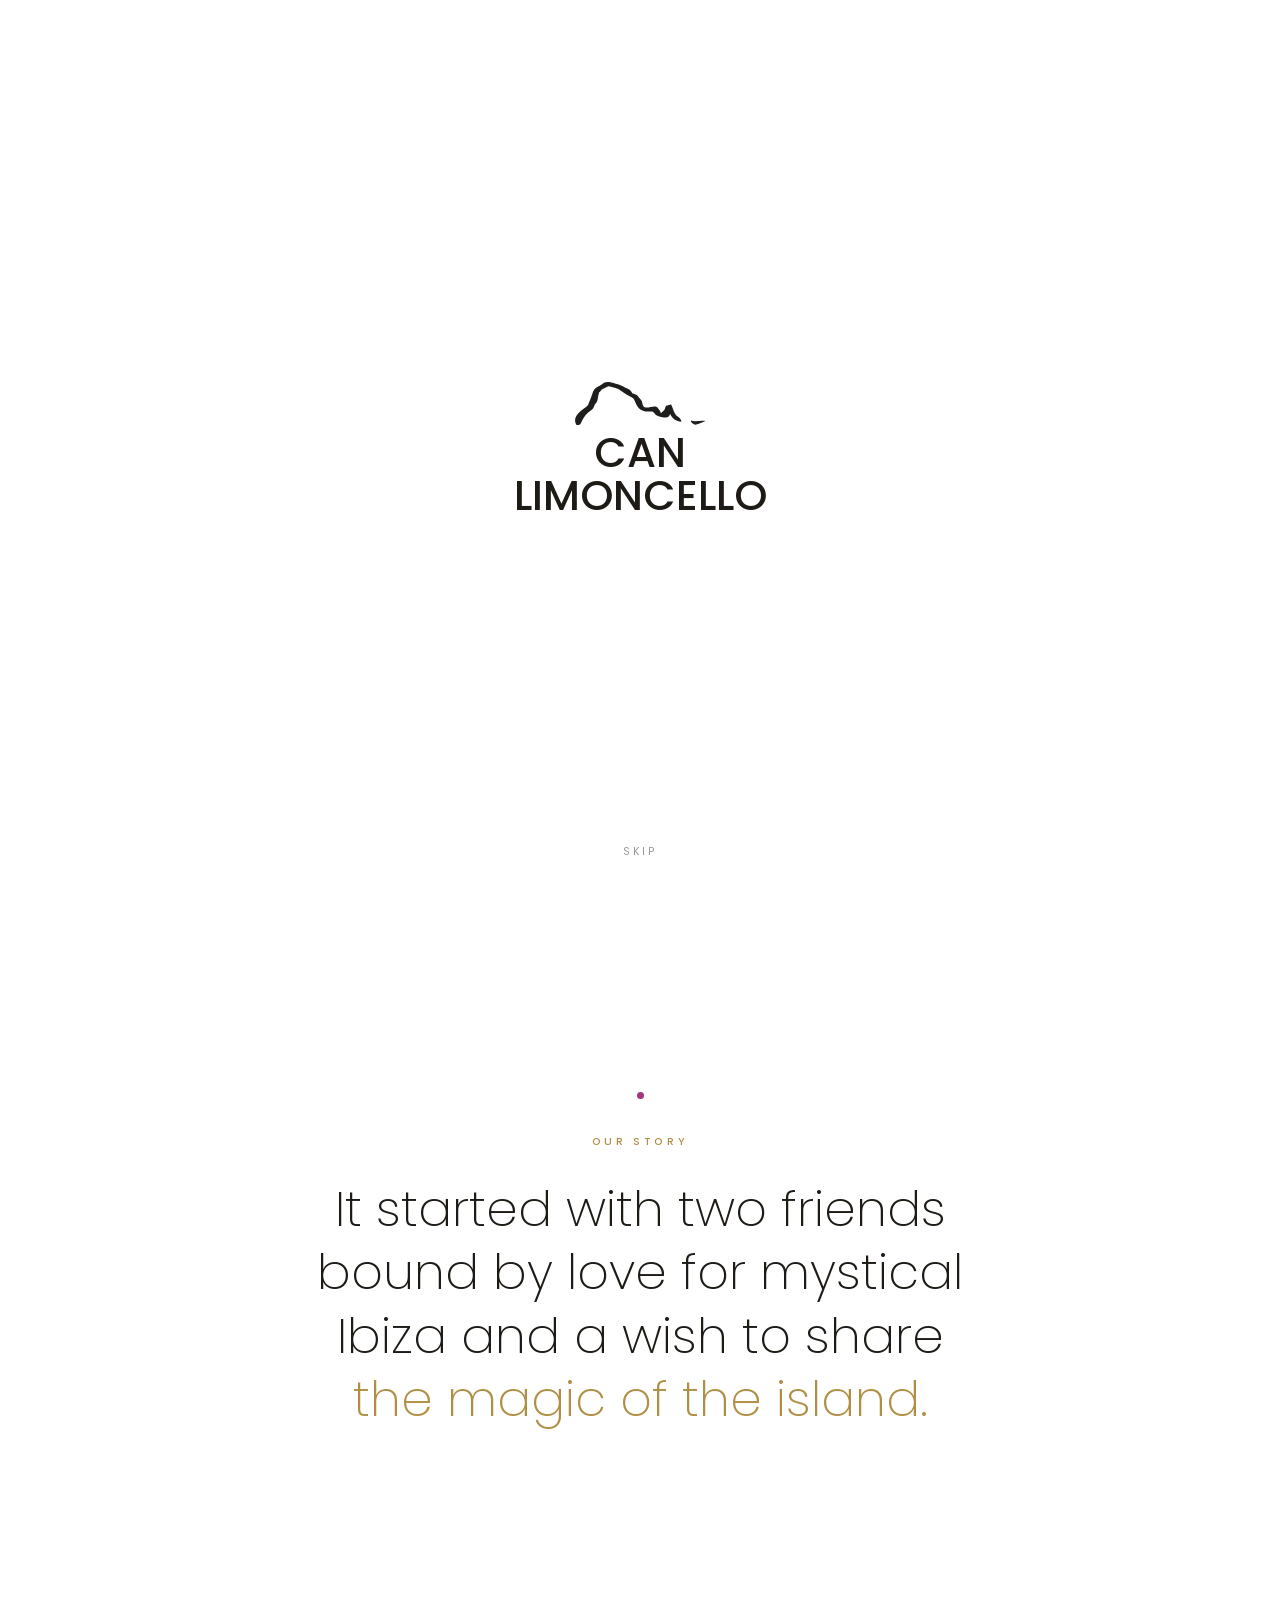
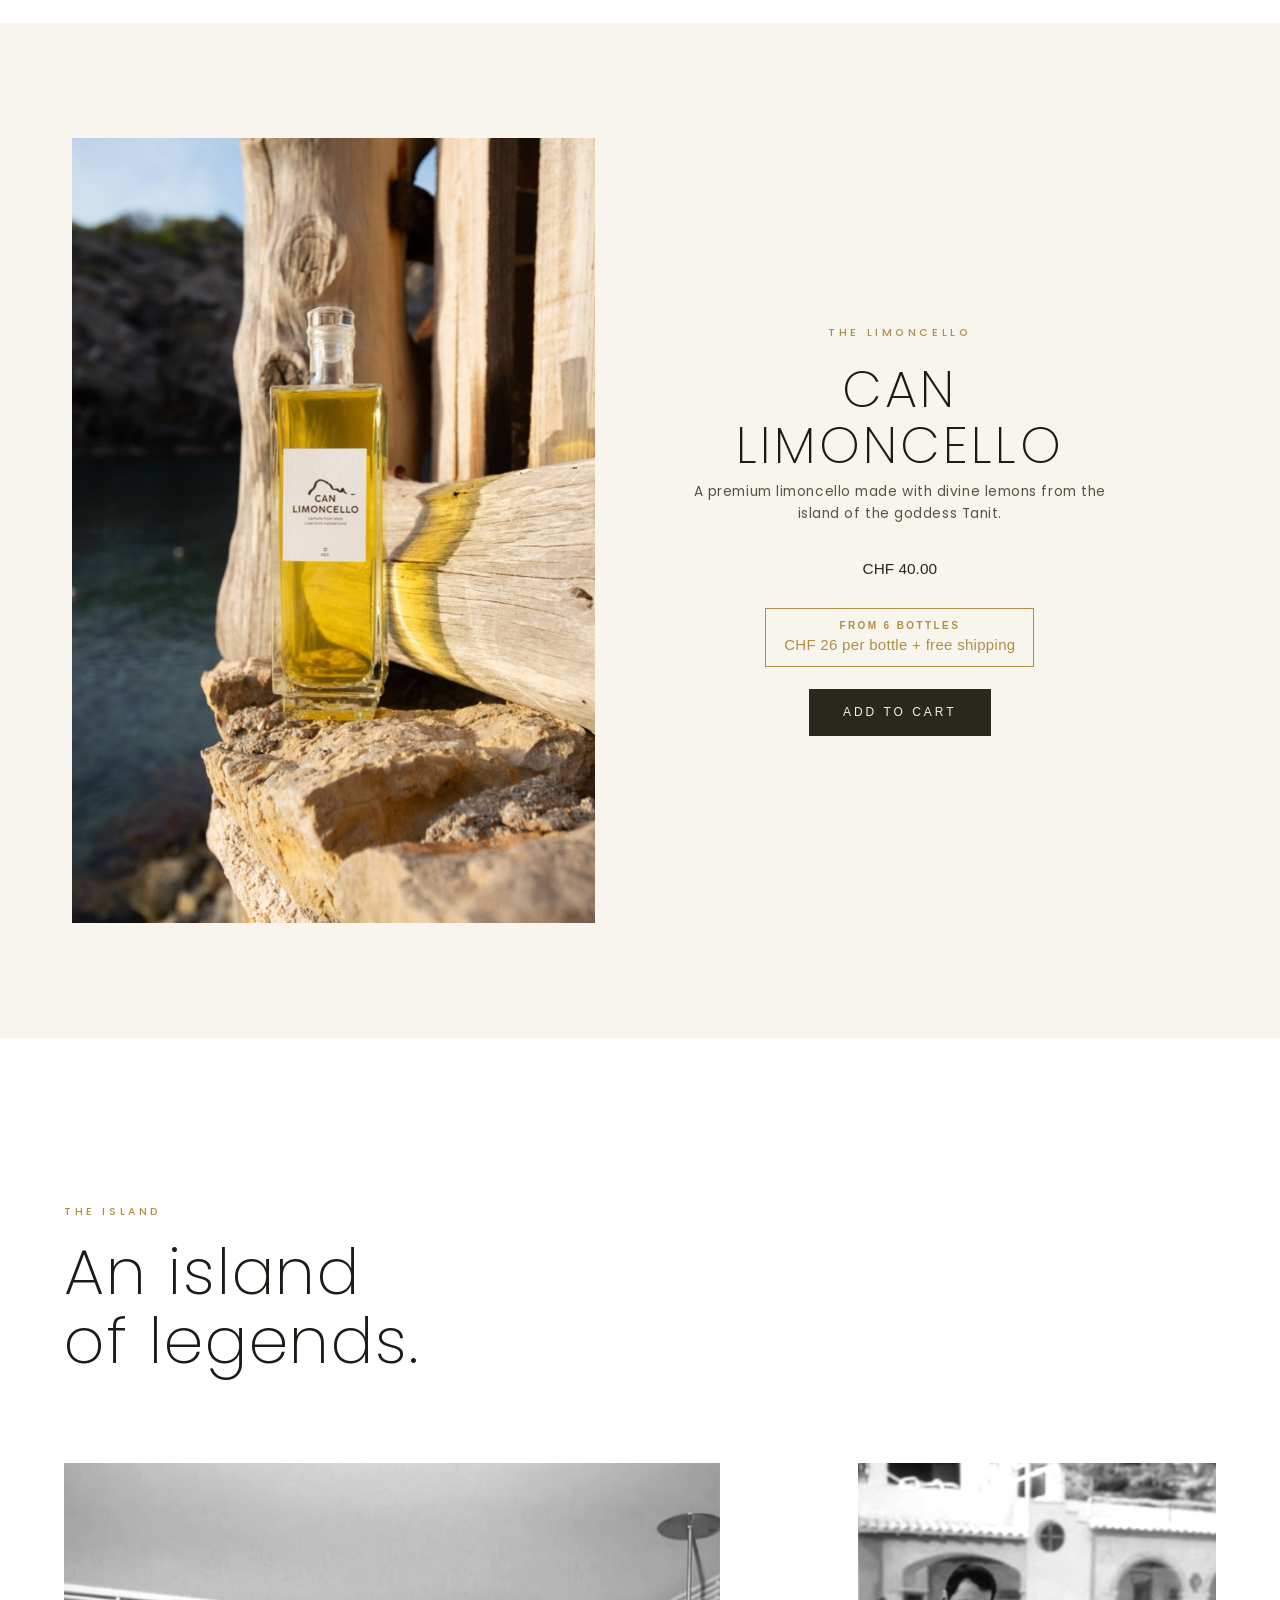
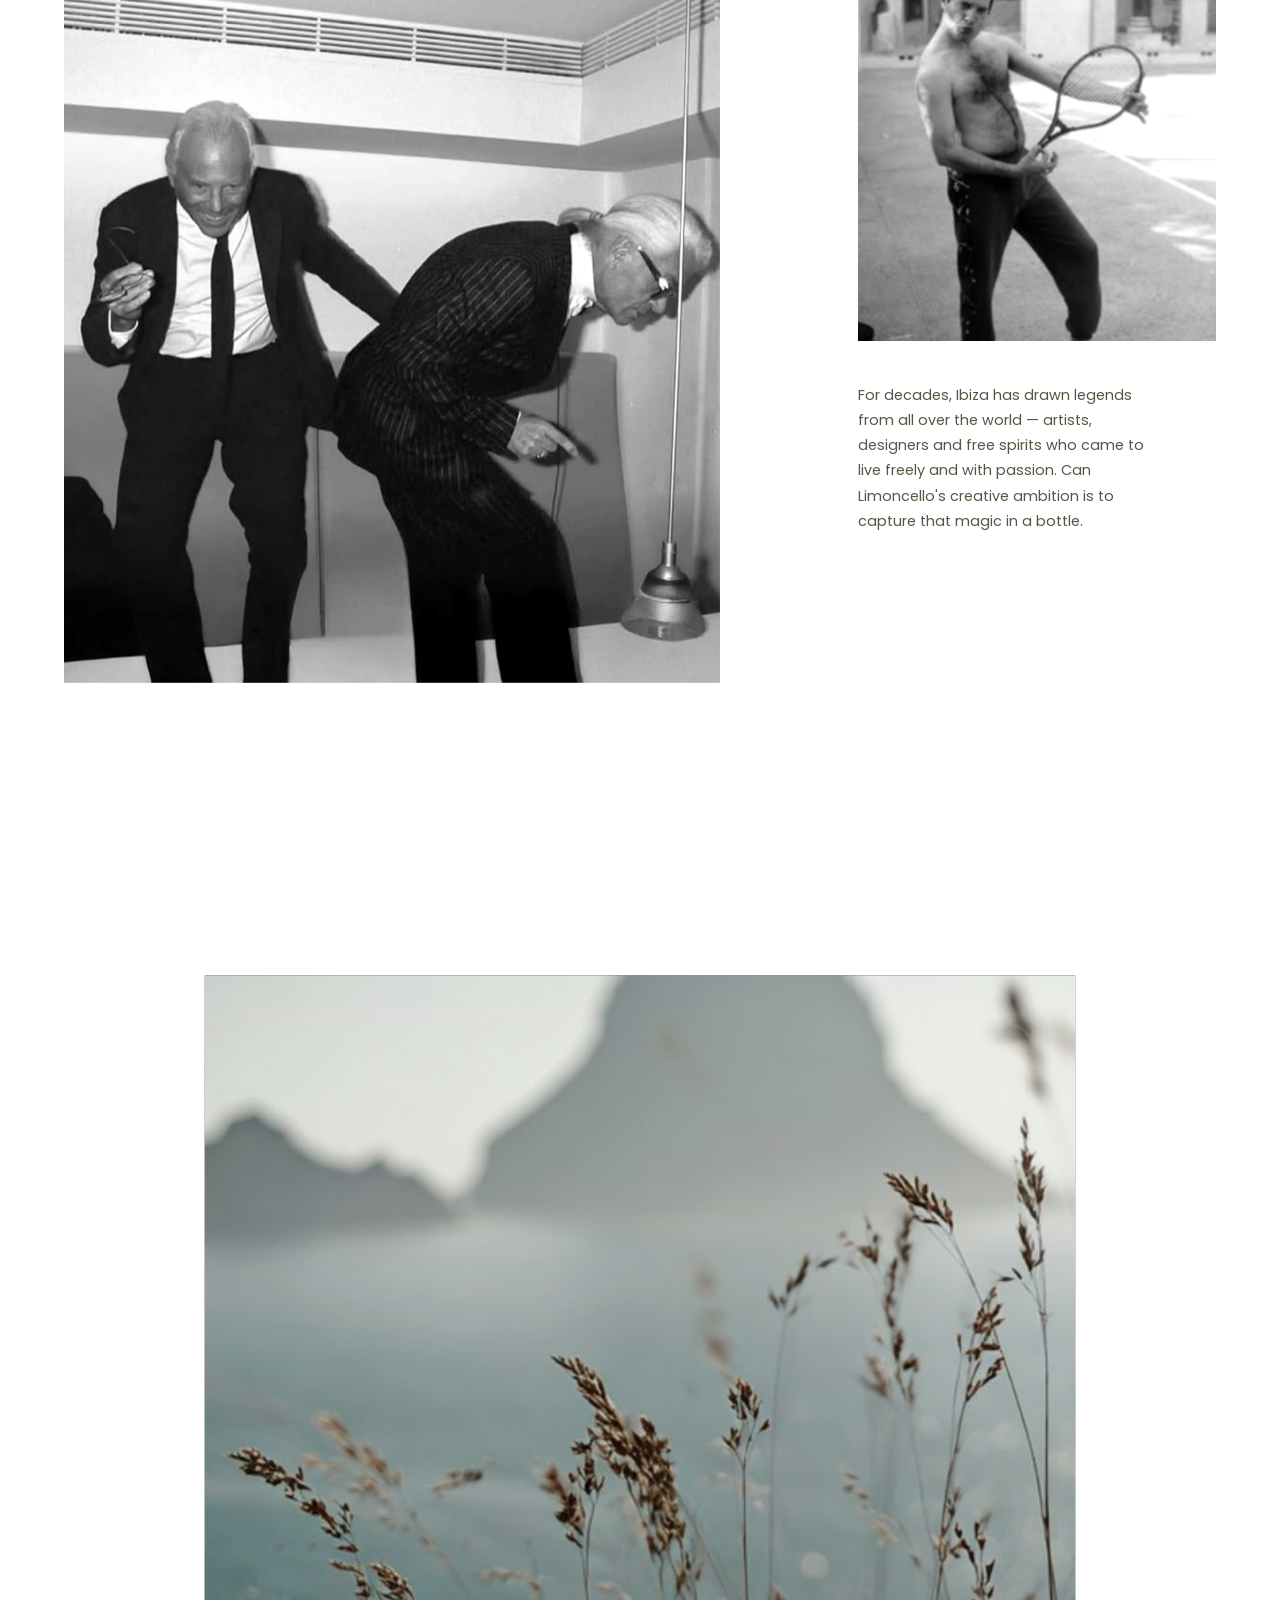
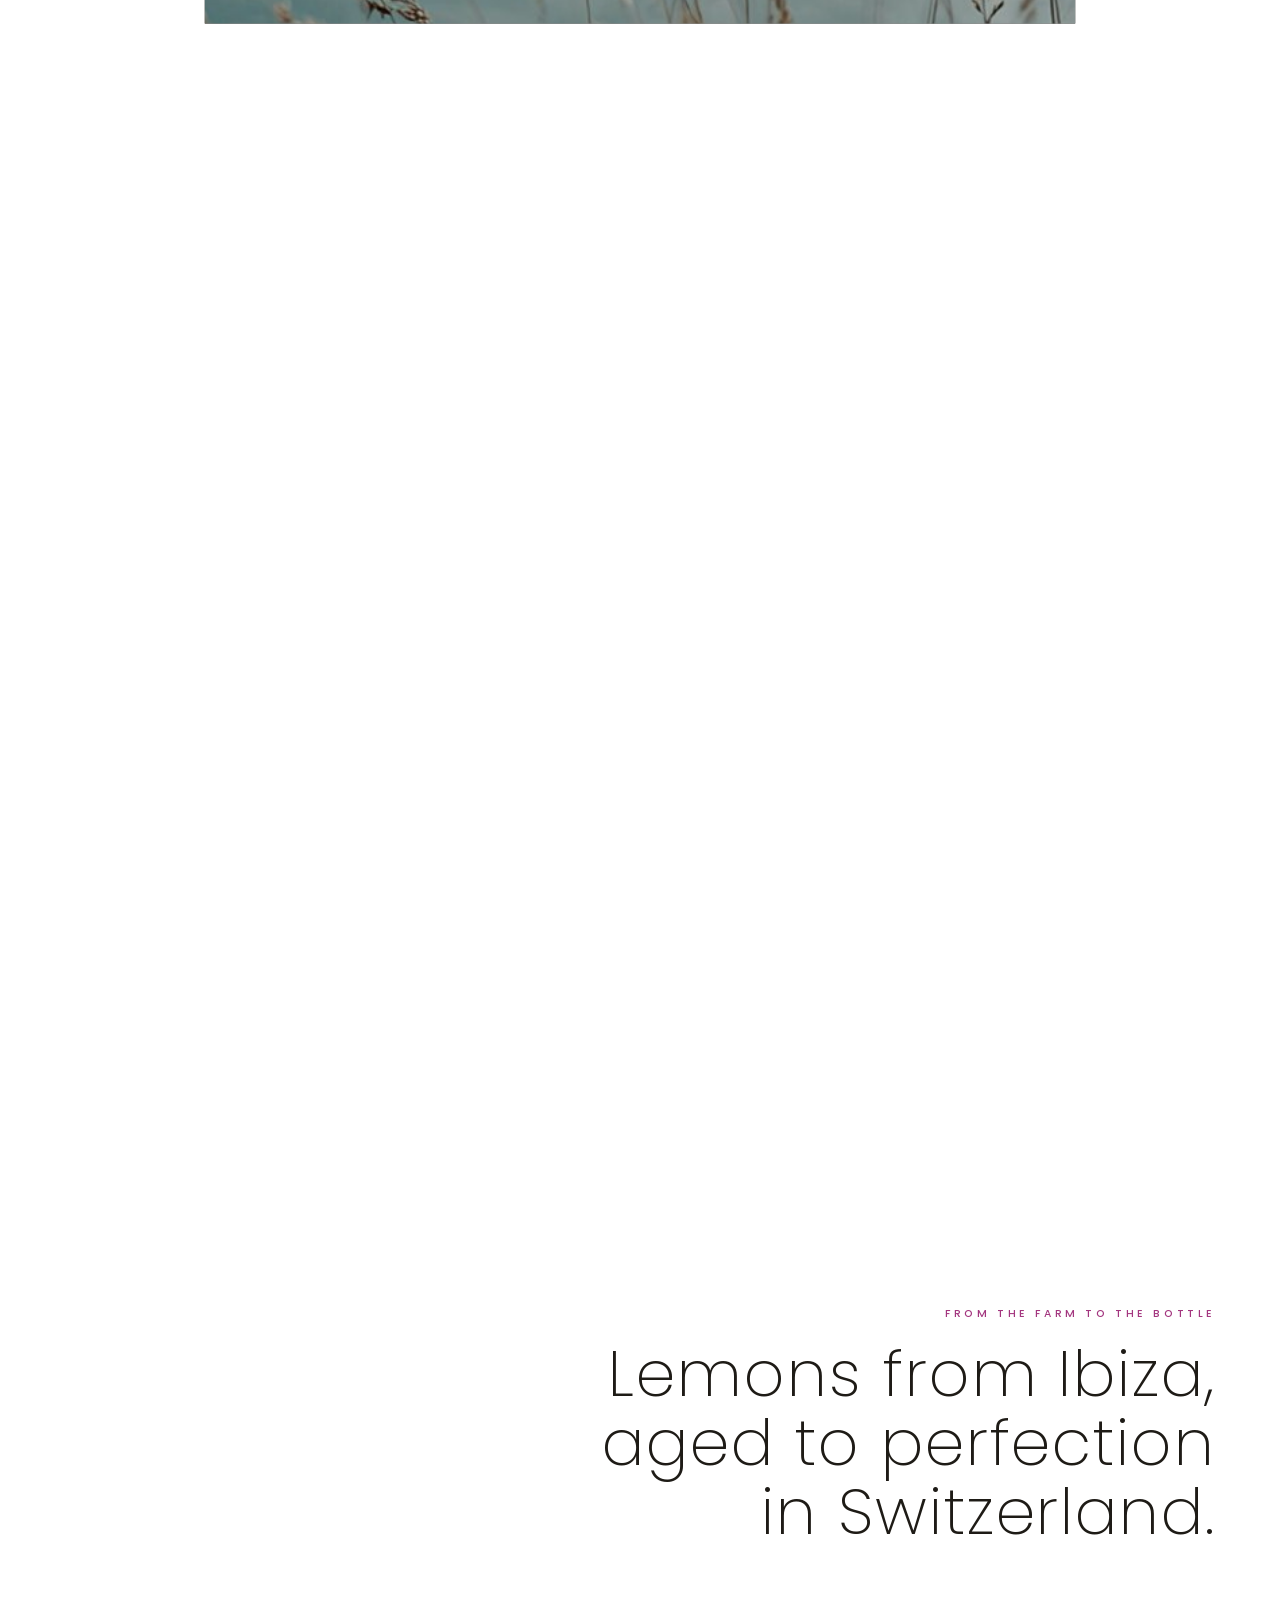
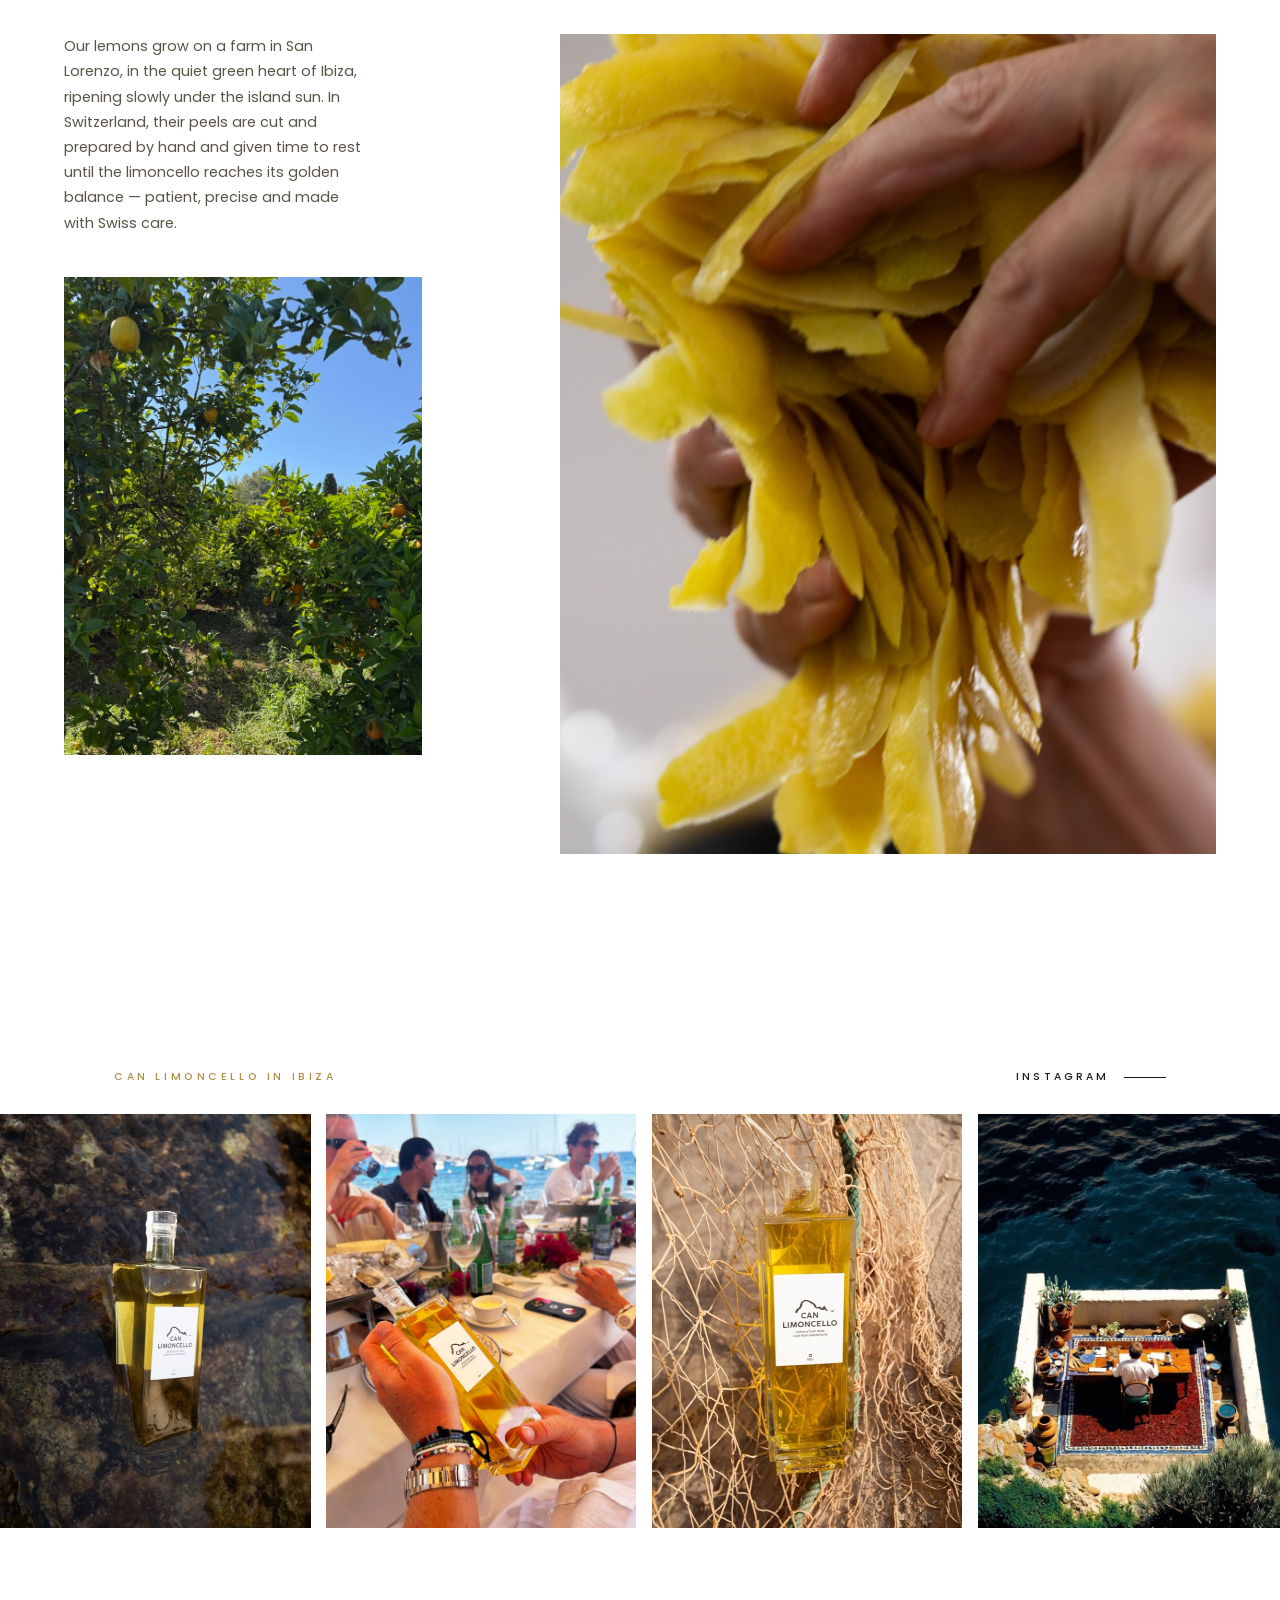
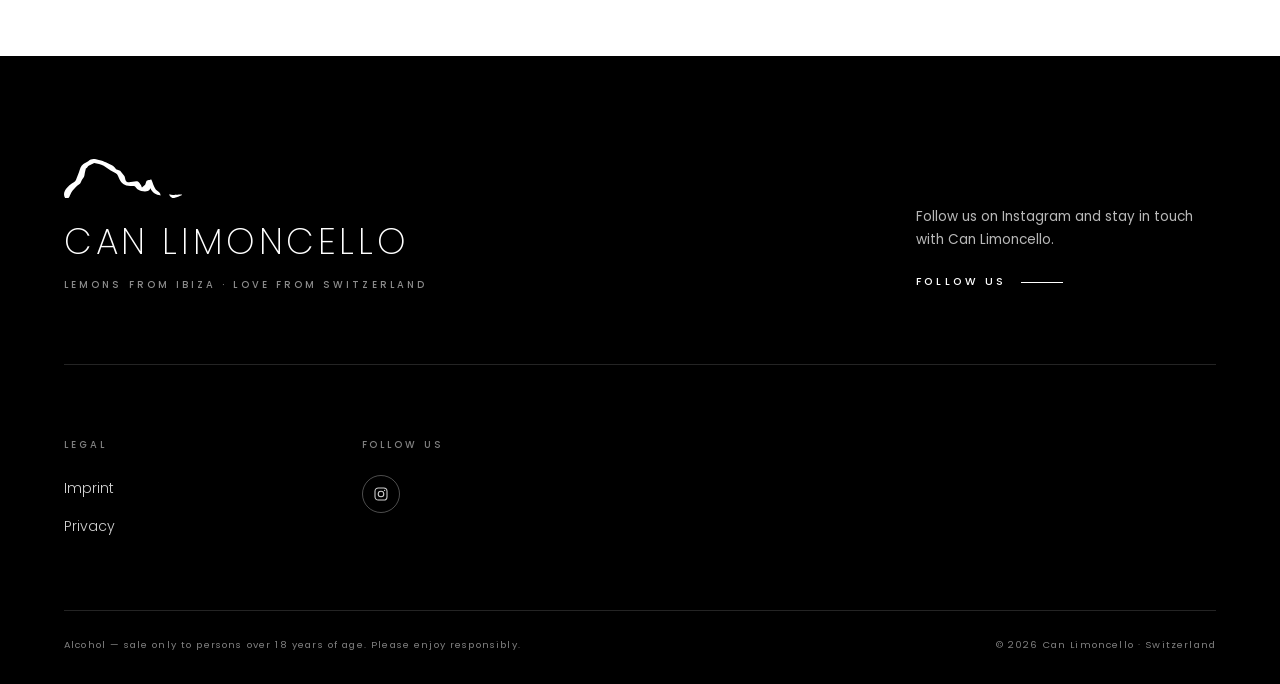
==== index.html @ d98f32bf "Speed up homepage, show buy box instantly, compact mobile buy section - Web-sized image copies in as" ====
<!DOCTYPE html>
<html lang="en">
<head>
<meta charset="UTF-8">
<meta name="viewport" content="width=device-width, initial-scale=1.0">
<title>Can Limoncello — Lemons from Ibiza · Love from Switzerland</title>
<meta name="description" content="Can Limoncello — Lemons from Ibiza, Love from Switzerland.">

<!-- ============================================================
     BFCACHE FIX — Nach "Checkout" navigiert Shopify in derselben
     Registerkarte weg. Kommt man per Zurück-Button auf diese Seite
     zurück, stellen Browser sie oft aus dem bfcache wieder her, ohne
     JS neu auszuführen — der Buy-Button-Client hängt dann an einem
     bereits verbrauchten Warenkorb fest und lässt sich nicht mehr
     zur Kasse bringen. Bei einer bfcache-Wiederherstellung daher
     hart neu laden, damit ein frischer Warenkorb entsteht.
     ============================================================ -->
<script type="text/javascript">
window.addEventListener('pageshow', function (event) {
  if (event.persisted) {
    window.location.reload();
  }
});
</script>

<link rel="icon" href="assets/favicon.svg" type="image/svg+xml">
<link rel="icon" href="assets/favicon-32.png" sizes="32x32" type="image/png">
<link rel="apple-touch-icon" href="assets/apple-touch-icon.png">

<!-- Open Graph / Link-Vorschau (WhatsApp, iMessage, Social) -->
<meta property="og:type" content="website">
<meta property="og:site_name" content="Can Limoncello">
<meta property="og:url" content="https://canlimoncello.com/">
<meta property="og:title" content="Can Limoncello — Lemons from Ibiza · Love from Switzerland">
<meta property="og:description" content="A house between the hills and a hidden cove in western Ibiza.">
<meta property="og:image" content="https://canlimoncello.com/assets/img/bottle.jpg">
<meta property="og:image:width" content="312">
<meta property="og:image:height" content="922">
<meta property="og:image:alt" content="Die Flasche Can Limoncello">
<meta property="og:locale" content="en_US">
<meta name="twitter:card" content="summary_large_image">
<meta name="twitter:title" content="Can Limoncello — Lemons from Ibiza · Love from Switzerland">
<meta name="twitter:description" content="A house between the hills and a hidden cove in western Ibiza.">
<meta name="twitter:image" content="https://canlimoncello.com/assets/img/bottle.jpg">

<link rel="preconnect" href="https://fonts.googleapis.com">
<link rel="preconnect" href="https://fonts.gstatic.com" crossorigin>
<!-- Schrift lädt ohne das Rendern zu blockieren; nur die genutzten Schnitte -->
<link rel="preload" as="style" href="https://fonts.googleapis.com/css2?family=Poppins:wght@200;300;400;500;600&display=swap" onload="this.onload=null;this.rel='stylesheet'">
<noscript><link rel="stylesheet" href="https://fonts.googleapis.com/css2?family=Poppins:wght@200;300;400;500;600&display=swap"></noscript>
<!-- Shopify Buy Button so früh wie möglich laden (Init weiter unten wartet darauf) -->
<link rel="preconnect" href="https://sdks.shopifycdn.com">
<link rel="preconnect" href="https://xy311a-ax.myshopify.com">
<script async id="shopifySdk" src="https://sdks.shopifycdn.com/buy-button/latest/buy-button-storefront.min.js"></script>
<link rel="stylesheet" href="assets/css/style.css">

<style>
  /* ============================================================
     STARTSEITE — "Dom Pérignon als Limoncello": ruhige Vollbild-
     Videos, viel Weiss, feine Versal-Typo, Schwarzweiss-Editorial
     und scroll-gesteuerte Effekte (siehe Script "SCROLL-EFFEKTE").
     Palette: Weiss · Kalkstein · Gold · Zitrone · Bougainvillea.
     ============================================================ */
  :root{
    --serif:'Poppins',-apple-system,sans-serif;
    --sans:'Poppins',-apple-system,sans-serif;
    --ink:#1E1B16;
    --ink-soft:#5A5446;
    --gold:#B08F45;
    --lemon:#E9C946;
    --lemon-wash:#FBF5DC;
    --limestone:#F8F5EE;
    --bougainvillea:#A3367F;
    --line:rgba(30,27,22,.12);
    --on-dark:#FFFFFF;
    --ease:cubic-bezier(.2,.65,.2,1);
  }
  html.intro-lock, html.intro-lock body{overflow:hidden;height:100%}
  body{background:#FFFFFF}
  section{padding:0}

  .label{font-family:var(--sans);font-size:.66rem;font-weight:500;letter-spacing:.34em;text-transform:uppercase}
  .label-gold{color:var(--gold)}
  .label-bloom{color:var(--bougainvillea)}

  /* Text-Link mit Linie — statt lauter Buttons */
  .line-link{display:inline-flex;align-items:center;gap:.9rem;font-family:var(--sans);font-size:.66rem;font-weight:500;letter-spacing:.3em;text-transform:uppercase;color:inherit}
  .line-link::after{content:"";width:42px;height:1px;background:currentColor;transition:width .5s var(--ease)}
  .line-link:hover::after{width:72px}

  /* ---------- INTRO ---------- */
  #intro{position:fixed;inset:0;z-index:9999;background:#FFFFFF;display:flex;align-items:center;justify-content:center;text-align:center;transition:opacity 1s ease}
  #intro.hide{opacity:0;pointer-events:none}
  #intro > p{position:absolute;left:1.5rem;right:1.5rem;font-family:var(--serif);font-weight:300;font-size:clamp(1.5rem,4vw,2.5rem);color:var(--ink);letter-spacing:.02em;opacity:0;transition:opacity .6s ease}
  #intro > p.show{opacity:1}
  #intro .intro-mark{position:absolute;display:flex;flex-direction:column;align-items:center;gap:.35rem;opacity:0;transition:opacity .6s ease}
  #intro .intro-mark.show{opacity:1}
  .intro-mark-logo{width:min(26vw,130px);height:auto}
  .intro-mark-name{margin:0;font-family:var(--serif);font-weight:500;font-size:clamp(1.6rem,4.6vw,2.6rem);line-height:1.05;letter-spacing:0;text-transform:uppercase;color:var(--ink)}
  .intro-skip{position:absolute;left:50%;bottom:2rem;transform:translateX(-50%);background:none;border:0;font-family:var(--sans);font-size:.66rem;letter-spacing:.26em;text-transform:uppercase;color:var(--ink);opacity:.45;cursor:pointer;padding:.5rem .7rem;transition:opacity .3s}
  .intro-skip:hover{opacity:.9}

  /* ---------- NAV ---------- */
  .site-nav{position:fixed;top:0;left:0;right:0;z-index:100;display:grid;grid-template-columns:1fr auto 1fr;align-items:center;padding:1.3rem clamp(1rem,4vw,3rem);color:var(--on-dark);transition:background .5s ease,color .5s ease,padding .5s ease,box-shadow .5s ease}
  .site-nav.scrolled{background:rgba(255,255,255,.94);backdrop-filter:blur(14px);-webkit-backdrop-filter:blur(14px);color:var(--ink);padding:.85rem clamp(1rem,4vw,3rem);box-shadow:0 1px 0 var(--line)}
  .site-nav .nav-links{position:static;display:flex;justify-content:flex-start;gap:2.2rem;padding:0;color:inherit;transition:none} /* style.css stylt jedes <nav> fixed */
  .site-nav .nav-links a,.site-nav .nav-shop{font-family:var(--sans);font-size:.64rem;font-weight:500;letter-spacing:.3em;text-transform:uppercase;opacity:.9;transition:opacity .3s}
  .site-nav .nav-links a:hover,.site-nav .nav-shop:hover{opacity:1}
  .site-nav .nav-logo img{width:78px;height:auto;display:block;filter:brightness(0) invert(1);transition:filter .5s ease}
  .site-nav.scrolled .nav-logo img{filter:none}
  .site-nav .nav-shop{justify-self:end;display:inline-flex;align-items:center;gap:.6rem}
  .site-nav .nav-shop::before{content:"";width:6px;height:6px;border-radius:50%;background:var(--lemon)}
  @media(max-width:640px){.site-nav .nav-links{visibility:hidden}.site-nav .nav-logo img{width:64px}}

  /* ---------- HERO — Triptychon aus Hochformat-Videos ----------
     --hero (0→1) wird beim Herausscrollen per JS gesetzt:
     Videos zoomen leicht, Text steigt auf und blendet aus. */
  .hero{--hero:0;position:relative;height:100svh;min-height:560px;overflow:hidden;background:var(--ink);color:var(--on-dark)}
  .hero-media{position:absolute;inset:0;display:grid;grid-template-columns:1fr;transform:scale(calc(1 + var(--hero) * .12)) translateY(calc(var(--hero) * 8%));transform-origin:50% 0;will-change:transform}
  .hero-media video{position:static;width:100%;height:100%;object-fit:cover;display:block}
  .hero-media .tile-2,.hero-media .tile-3{display:none}
  @media(min-width:900px){
    .hero-media{grid-template-columns:repeat(3,1fr);gap:2px;background:#000}
    .hero-media .tile-2,.hero-media .tile-3{display:block}
  }
  .hero::after{content:"";position:absolute;inset:0;background:linear-gradient(180deg,rgba(15,13,10,.38) 0%,rgba(15,13,10,0) 22%,rgba(15,13,10,0) 55%,rgba(15,13,10,.55) 100%);pointer-events:none}
  .hero-copy{position:absolute;left:0;right:0;bottom:clamp(3.2rem,9vh,6rem);z-index:2;text-align:center;padding:0 1.5rem;transform:translateY(calc(var(--hero) * -90px));opacity:calc(1 - var(--hero) * 1.6)}
  .hero-copy .label{opacity:.9}
  .hero-title{margin:1.1rem 0 1.8rem;font-family:var(--serif);font-weight:200;font-size:clamp(1.7rem,7.4vw,6.4rem);line-height:1;letter-spacing:.14em;text-transform:uppercase;padding-left:.14em}
  @media(max-width:640px){.hero-title{font-size:8.4vw;letter-spacing:.08em;padding-left:.08em}.hero-copy .label{font-size:.56rem;letter-spacing:.22em}}
  .hero-copy .line-link{color:var(--on-dark)}

  /* ---------- MANIFEST — Wörter leuchten beim Scrollen auf ---------- */
  .manifest{padding:clamp(7rem,16vw,12rem) 1.5rem;text-align:center;background:#FFFFFF}
  .manifest .bloom-dot{display:block;width:7px;height:7px;border-radius:50%;background:var(--bougainvillea);margin:0 auto 2.2rem}
  .manifest h2{max-width:22ch;margin:1.6rem auto 0;font-family:var(--serif);font-weight:200;font-size:clamp(1.7rem,3.9vw,3.1rem);line-height:1.28;color:var(--ink)}
  .manifest h2 em{font-style:normal;color:var(--gold)}
  .manifest h2 .w{opacity:.14;transition:opacity .5s ease}
  .manifest h2 .w.lit{opacity:1}

  /* ---------- BILD-EFFEKTE ----------
     .mask:     Bild wird beim Erscheinen von unten "aufgedeckt".
     [data-parallax]: Bild bewegt sich langsamer als die Seite. */
  .mask{overflow:hidden;clip-path:inset(22% 0 0 0);transition:clip-path 1.6s var(--ease)}
  .mask.in{clip-path:inset(0 0 0 0)}
  .mask img{transform:translateY(var(--py,0)) scale(1.16);will-change:transform}
  .mask img.keep-right{transform-origin:100% 50%} /* Zoom wächst nach links — rechter Bildrand (Karls Kopf) bleibt sichtbar */

  /* ---------- PRODUKT ---------- */
  .product{background:var(--limestone);padding:clamp(4rem,9vw,7.5rem) clamp(1.2rem,6vw,4.5rem)}
  .product-grid{max-width:1180px;margin:0 auto;display:grid;grid-template-columns:1fr 1fr;gap:clamp(2.5rem,7vw,6.5rem);align-items:center}
  .product-media{position:relative;aspect-ratio:2/3;max-height:88vh;width:100%;max-width:540px;justify-self:end;background:var(--lemon-wash)}
  .product-media img{width:100%;height:100%;object-fit:cover;display:block}
  .product-info{max-width:430px;text-align:center}
  .product-info h2{margin:1.3rem 0 .5rem;font-family:var(--serif);font-weight:200;font-size:clamp(2rem,4vw,3.2rem);line-height:1.08;letter-spacing:.06em;text-transform:uppercase;color:var(--ink)}
  .product-info .tagline{font-size:.86rem;color:var(--ink-soft);letter-spacing:.04em}
  .landing-buy{position:relative;margin-top:2.2rem}
  /* Platzhalter — Masse 1:1 wie im Shopify-Iframe (dort rendert die Systemschrift) */
  .buy-fallback{font-family:sans-serif;text-align:center;font-size:14px;line-height:16.8px;color:#4C4C4C}
  .bf-price{font-size:15.4px;line-height:18.48px;color:#2A271F;margin:0 0 15px}
  .bf-tier{display:inline-block;color:#B08F45;border:1px solid #B08F45;padding:10px 18px 11px;margin:14px 0 2px;line-height:1.35}
  .bf-tier-label{display:block;font-size:10px;font-weight:600;letter-spacing:.24em;text-transform:uppercase;margin-bottom:3px}
  .bf-tier-offer{display:block;font-size:15px;font-weight:500;letter-spacing:.02em}
  .bf-btn-line{margin:20px 0 0}
  .bf-btn{font-family:sans-serif;font-size:12px;line-height:14.4px;font-weight:400;letter-spacing:3px;text-transform:uppercase;color:#F4EFE3;background:#2A271F;border:0;border-radius:0;padding:16px 34px;cursor:pointer;transition:background .3s,color .3s}
  .bf-btn:hover{background:#B08F45;color:#2A271F}
  .buy-live{position:absolute;top:0;left:0;right:0;opacity:0;pointer-events:none}
  #buyBox.ready .buy-live{position:static;opacity:1;pointer-events:auto}
  #buyBox.ready .buy-fallback{display:none}
  @media(max-width:640px){
    .product{padding:2.6rem 1.2rem 2.8rem}
    .product-grid{gap:1.4rem}
    .product .product-media{aspect-ratio:auto;width:100%;max-width:none;height:38svh;min-height:260px;max-height:none}
    .product-media img{object-position:50% 45%}
    .product-info h2{font-size:1.75rem;margin:.7rem 0 .4rem}
    .product-info h2 br{display:none}
    .product-info .tagline{font-size:.8rem}
    .landing-buy{margin-top:1.3rem}
  }
  @media(max-width:820px){
    .product-grid{grid-template-columns:1fr}
    .product-media{justify-self:center;max-height:80vh;max-width:440px}
    .product-info{margin:0 auto}
  }

  /* ---------- DIE INSEL — Schwarzweiss-Editorial, 2 Bilder pro Kapitel ---------- */
  .chapter{padding:clamp(6rem,13vw,11rem) clamp(1.2rem,5vw,4rem);background:#FFFFFF}
  .chapter-head{max-width:1240px;margin:0 auto clamp(3rem,7vw,5.5rem)}
  .chapter-head h2{font-family:var(--serif);font-weight:200;font-size:clamp(2rem,5vw,4.2rem);line-height:1.08;letter-spacing:.03em;margin-top:1rem;color:var(--ink)}
  .chapter-grid{max-width:1240px;margin:0 auto;display:grid;grid-template-columns:repeat(12,1fr);column-gap:clamp(1rem,3vw,2.6rem);align-items:start}
  .chapter figure{margin:0}
  .chapter .frame{position:relative}
  .chapter .frame img{width:100%;height:100%;object-fit:cover;display:block;filter:grayscale(1) contrast(1.06) brightness(1.02);transition:filter 1.2s var(--ease)}
  .chapter figure:hover .frame img{filter:grayscale(0) contrast(1) brightness(1)}
  .chapter-color .frame img,.chapter-color figure:hover .frame img{filter:none}
  .chapter-text{font-size:.9rem;line-height:1.75;color:var(--ink-soft);max-width:34ch}
  /* Kapitel I: gross links, klein rechts versetzt */
  .c1-big{grid-column:1 / span 7}
  .c1-big .frame{aspect-ratio:4/5}
  .c1-side{grid-column:9 / span 4;margin-top:clamp(6rem,22vw,20rem)}
  .c1-side .frame{aspect-ratio:3/4}
  .c1-side .chapter-text{margin-top:2.6rem}
  /* Kapitel II: gespiegelt */
  .c2-side{grid-column:1 / span 4;margin-top:clamp(4rem,14vw,13rem)}
  .c2-side .frame{aspect-ratio:3/4}
  .c2-side .chapter-text{margin-bottom:2.6rem}
  .c2-big{grid-column:6 / span 7}
  .c2-big .frame{aspect-ratio:4/5}
  .chapter-2 .chapter-head{text-align:right}
  @media(max-width:820px){
    .chapter-grid{grid-template-columns:1fr;row-gap:3.5rem}
    .c1-big,.c1-side,.c2-side,.c2-big{grid-column:auto;margin-top:0}
    .c1-side,.c2-side{width:78%;justify-self:end}
    .c2-side{justify-self:start}
    .chapter-2 .chapter-head{text-align:left}
  }

  /* ---------- ES VEDRÀ — Band wächst auf Vollbild, bleibt stehen,
     Zitat erscheint (Sticky-Scroll). --grow und --band per JS. ---------- */
  .band{--grow:0;--band:0;position:relative;height:210vh;background:#FFFFFF}
  .band-sticky{position:sticky;top:0;height:100vh;height:100svh;overflow:hidden}
  .band-frame{position:absolute;inset:0;overflow:hidden;background:var(--ink);clip-path:inset(calc((1 - var(--grow)) * 14%) calc((1 - var(--grow)) * 16%));will-change:clip-path}
  .band video{position:absolute;inset:0;width:100%;height:100%;object-fit:cover;transform:scale(calc(1.18 - var(--grow) * .1 - var(--band) * .08))}
  .band .v-portrait{display:block}.band .v-landscape{display:none}
  @media(min-aspect-ratio:1/1){.band .v-portrait{display:none}.band .v-landscape{display:block}}
  .band-frame::after{content:"";position:absolute;inset:0;background:rgba(15,13,10,calc(.08 + var(--band) * .3))}
  .band blockquote{position:absolute;inset:0;z-index:2;display:flex;flex-direction:column;align-items:center;justify-content:center;text-align:center;padding:0 1.5rem;color:var(--on-dark);font-family:var(--serif);font-weight:200;font-size:clamp(1.6rem,3.8vw,3rem);line-height:1.3;opacity:clamp(0, calc((var(--band) - .12) * 3.5), 1);transform:translateY(calc((1 - var(--band)) * 60px))}
  .band blockquote p{max-width:24ch}
  .band blockquote .label{display:block;margin-bottom:1.6rem;font-size:.62rem;opacity:.9}

  /* ---------- GALERIE — langsam laufendes Band ---------- */
  .gallery{padding:clamp(2rem,4vw,3rem) 0 clamp(5rem,10vw,8rem);background:#FFFFFF;overflow:hidden}
  .gallery-head{display:flex;justify-content:space-between;align-items:baseline;gap:1rem;max-width:1180px;margin:0 auto 1.8rem;padding:0 clamp(1.2rem,5vw,4rem)}
  .gallery-head .line-link{color:var(--ink)}
  .gallery-track{display:flex;gap:clamp(.6rem,1.2vw,1rem);width:max-content;animation:gallery-scroll 90s linear infinite}
  .gallery:hover .gallery-track{animation-play-state:paused}
  .gallery-track figure{flex:0 0 auto;height:clamp(300px,46vh,520px);aspect-ratio:3/4;overflow:hidden}
  .gallery-track img{width:100%;height:100%;object-fit:cover;display:block}
  @keyframes gallery-scroll{from{transform:translateX(0)}to{transform:translateX(-50%)}}
  /* Reduce Motion (z. B. iPhone-Einstellung): Galerie läuft trotzdem, aber Bild für Bild —
     3.5s stehen, 1s gleiten. Keyframes gelten für 12 Bilder; bei Änderung der
     Bilderzahl neu berechnen (Schritt = 50% / Anzahl). */
  @keyframes gallery-scroll-reduced{0.0000%{transform:translateX(-0.0000%)} 6.4815%{transform:translateX(-0.0000%)} 8.3333%{transform:translateX(-4.1667%)} 14.8148%{transform:translateX(-4.1667%)} 16.6667%{transform:translateX(-8.3333%)} 23.1481%{transform:translateX(-8.3333%)} 25.0000%{transform:translateX(-12.5000%)} 31.4815%{transform:translateX(-12.5000%)} 33.3333%{transform:translateX(-16.6667%)} 39.8148%{transform:translateX(-16.6667%)} 41.6667%{transform:translateX(-20.8333%)} 48.1481%{transform:translateX(-20.8333%)} 50.0000%{transform:translateX(-25.0000%)} 56.4815%{transform:translateX(-25.0000%)} 58.3333%{transform:translateX(-29.1667%)} 64.8148%{transform:translateX(-29.1667%)} 66.6667%{transform:translateX(-33.3333%)} 73.1481%{transform:translateX(-33.3333%)} 75.0000%{transform:translateX(-37.5000%)} 81.4815%{transform:translateX(-37.5000%)} 83.3333%{transform:translateX(-41.6667%)} 89.8148%{transform:translateX(-41.6667%)} 91.6667%{transform:translateX(-45.8333%)} 98.1481%{transform:translateX(-45.8333%)} 100%{transform:translateX(-50%)}}

  /* ---------- FOOTER — nach Dom Pérignon: Wortmarke + "Stay in touch"
     oben, Link-Gruppen in Spalten, unten Hinweis + Rechtslinks.
     Rein schwarz-weiss, keine Akzentfarben. ---------- */
  footer.site-foot{background:#000000;color:rgba(255,255,255,.62);padding:clamp(4.5rem,8vw,7rem) clamp(1.2rem,5vw,4rem) 0;overflow:hidden}
  .foot-wrap{max-width:1240px;margin:0 auto}
  .foot-top{display:flex;justify-content:space-between;align-items:flex-end;gap:3rem;flex-wrap:wrap;padding-bottom:clamp(3rem,6vw,4.5rem);border-bottom:1px solid rgba(255,255,255,.14)}
  .foot-horizon{display:block;width:118px;height:auto;margin-bottom:1.6rem}
  .foot-word{font-family:var(--serif);font-weight:200;font-size:clamp(1.4rem,2.8vw,2.3rem);letter-spacing:.1em;text-transform:uppercase;color:#FFFFFF;line-height:1}
  .foot-motto{margin-top:1.1rem;font-size:.6rem;font-weight:500;letter-spacing:.32em;text-transform:uppercase;color:rgba(255,255,255,.55)}
  .foot-touch{max-width:300px}
  .foot-touch p{font-size:.85rem;line-height:1.7;color:rgba(255,255,255,.72)}
  .foot-touch .line-link{margin-top:1.4rem;color:#FFFFFF}
  .foot-cols{display:grid;grid-template-columns:repeat(4,1fr);gap:2.4rem;padding:clamp(3rem,6vw,4.5rem) 0}
  .foot-cols h3{font-size:.6rem;font-weight:500;letter-spacing:.3em;text-transform:uppercase;color:rgba(255,255,255,.5);margin-bottom:1.4rem}
  .foot-cols ul{list-style:none;padding:0;margin:0}
  .foot-cols li + li{margin-top:.75rem}
  .foot-cols a{font-size:.88rem;font-weight:300;color:rgba(255,255,255,.82);transition:color .3s}
  .foot-cols a:hover{color:#FFFFFF}
  .foot-insta{display:inline-flex;width:38px;height:38px;align-items:center;justify-content:center;border:1px solid rgba(255,255,255,.3);border-radius:50%;transition:border-color .3s}
  .foot-insta:hover{border-color:#FFFFFF}
  .foot-insta svg{width:16px;height:16px}
  .foot-legal{display:flex;justify-content:space-between;align-items:center;gap:1rem 2rem;flex-wrap:wrap;padding:1.6rem 0 2rem;border-top:1px solid rgba(255,255,255,.14);font-size:.6rem;letter-spacing:.12em;color:rgba(255,255,255,.5)}
  .foot-legal nav{position:static;display:flex;flex-wrap:wrap;gap:.6rem 1.6rem;padding:0;color:inherit;transition:none} /* style.css stylt jedes <nav> fixed */
  .foot-legal a:hover{color:#FFFFFF}
  @media(max-width:820px){.foot-cols{grid-template-columns:repeat(2,1fr)}}

  /* ---------- REVEAL ---------- */
  .rv{opacity:0;transform:translateY(28px);transition:opacity 1.2s var(--ease),transform 1.2s var(--ease)}
  .rv.in{opacity:1;transform:none}
  .rv-d1{transition-delay:.15s}.rv-d2{transition-delay:.3s}

  @media(prefers-reduced-motion: reduce){
    .rv{opacity:1;transform:none;transition:none}
    .mask{clip-path:none;transition:none}
    .mask img{transform:none}
    .manifest h2 .w{opacity:1}
    .hero-media,.hero-copy{transform:none;opacity:1}
    .band{height:auto}
    .band-sticky{position:relative;height:90vh}
    .band-frame{clip-path:none}
    .band video{transform:none}
    .band blockquote{opacity:1;transform:none}
    .gallery-track{animation:gallery-scroll-reduced 54s ease-in-out infinite}
    .chapter .frame img{transition:none}
    #intro > p, #intro .intro-mark, #intro{transition:none}
  }
</style>
</head>
<body class="intro-lock">

<!-- ============================================================
     INTRO — Text, dann Logo + Markenname, danach Fade auf die Seite.
     ============================================================ -->
<div id="intro">
  <p id="introText1">Ready to belong?</p>
  <div id="introMark" class="intro-mark">
    <img class="intro-mark-logo" src="assets/img/es-vedra-mark.svg" alt="Es Vedrà">
    <p class="intro-mark-name">Can<br>Limoncello</p>
  </div>
  <button id="introSkip" type="button" class="intro-skip">Skip</button>
</div>

<!-- NAV — transparent über dem Hero, weiss nach dem Scrollen -->
<header class="site-nav" id="siteNav">
  <nav class="nav-links" aria-label="Sections">
    <a href="#limoncello">The Limoncello</a>
    <a href="#island">The Island</a>
  </nav>
  <a class="nav-logo" href="#top" aria-label="Can Limoncello"><img src="assets/img/es-vedra-mark.svg" alt="Es Vedrà" width="85" height="28"></a>
  <a class="nav-shop" href="#limoncello">Shop</a>
</header>

<!-- ============================================================
     HERO — Desktop: drei Hochformat-Videos nebeneinander
     (Triptychon). Mobil: nur das erste. Videos werden per
     data-src erst geladen, wenn sie sichtbar sind (siehe unten).
     ============================================================ -->
<section class="hero" id="top">
  <div class="hero-media">
    <video class="tile-1" data-src="assets/video/water-vertical.mp4" poster="assets/img/web/poster-water-vertical.jpg" muted loop playsinline preload="none"></video>
    <video class="tile-2" data-src="assets/video/water-laying.mp4" data-poster="assets/img/web/poster-water-laying.jpg" muted loop playsinline preload="none"></video>
    <video class="tile-3" data-src="assets/video/sunset-ride.mp4" data-poster="assets/img/web/poster-sunset-ride.jpg" muted loop playsinline preload="none"></video>
  </div>
  <div class="hero-copy">
    <p class="label">Lemons from Ibiza · Love from Switzerland</p>
    <h1 class="hero-title">Can Limoncello</h1>
    <a class="line-link" href="#limoncello">Discover</a>
  </div>
</section>

<!-- MANIFEST -->
<section class="manifest">
  <span class="bloom-dot rv" aria-hidden="true"></span>
  <p class="label label-gold rv">Our story</p>
  <h2 id="manifestText">It started with two friends bound by love for mystical Ibiza and a wish to share <em>the magic of the island.</em></h2>
</section>

<!-- ============================================================
     PRODUKT — Flaschenbild links, Info + Shopify-Button rechts.
     ============================================================ -->
<section class="product" id="limoncello">
  <div class="product-grid">
    <div class="product-media mask" data-parallax="0.08">
      <img data-src="assets/img/web/bottle-bay.jpg" alt="Can Limoncello bottle on a stone wall above a bay in Ibiza">
    </div>
    <div class="product-info rv rv-d1">
      <p class="label label-gold">The Limoncello</p>
      <h2>Can <br>Limoncello</h2>
      <p class="tagline">A premium limoncello made with divine lemons from the island of the goddess Tanit.</p>
      <!-- SHOPIFY BUY BUTTON — Produkt-Komponente, Init weiter unten -->
      <div class="landing-buy" id="buyBox">
        <!-- Sofort sichtbarer Nachbau von Preis, Mengenpreis und Button. Wird
             unsichtbar gegen den echten Shopify-Button getauscht, sobald dieser
             geladen ist (siehe Script MENGENPREIS). Preis muss mit Shopify
             übereinstimmen. -->
        <div class="buy-fallback" id="buyFallback">
          <p class="bf-price">CHF 40.00</p>
          <p class="bf-tier-line"><span class="bf-tier"><span class="bf-tier-label">From 6 bottles</span><span class="bf-tier-offer">CHF 26 per bottle + free shipping</span></span></p>
          <p class="bf-btn-line"><button type="button" class="bf-btn" id="buyFallbackBtn">Add to cart</button></p>
        </div>
        <div class="buy-live" id='product-component-1784379987175'></div>
      </div>
    </div>
  </div>
</section>

<!-- ============================================================
     DIE INSEL — Archivbilder in Schwarzweiss (CSS-Filter),
     Farbe erscheint beim Hovern.
     ============================================================ -->
<section class="chapter chapter-1" id="island">
  <div class="chapter-head rv">
    <p class="label label-gold">The Island</p>
    <h2>An island<br>of legends.</h2>
  </div>
  <div class="chapter-grid">
    <figure class="c1-big">
      <div class="frame mask" data-parallax="0.1"><img class="keep-right" data-src="assets/img/legends-karl-giorgio.jpg" alt="Karl Lagerfeld and Giorgio Armani"></div>
    </figure>
    <figure class="c1-side">
      <div class="frame mask" data-parallax="0.18"><img data-src="assets/img/legends-freddy.jpg" alt="Freddie Mercury with a tennis racket"></div>
      <p class="chapter-text rv">For decades, Ibiza has drawn legends from all over the world — artists, designers and free spirits who came to live freely and with passion. Can Limoncello's creative ambition is to capture that magic in a bottle.</p>
    </figure>
  </div>
</section>

<!-- ES VEDRÀ — Band wächst beim Scrollen auf Vollbild, Zitat erscheint -->
<section class="band" id="esvedra">
  <div class="band-sticky">
    <div class="band-frame">
      <video class="v-landscape" data-src="assets/video/hero-desktop.mp4" data-poster="assets/img/web/es-vedra.jpg" muted loop playsinline preload="none"></video>
      <video class="v-portrait" data-src="assets/video/hero-portrait.mp4" data-poster="assets/img/web/es-vedra.jpg" muted loop playsinline preload="none"></video>
    </div>
    <blockquote>
      <span class="label">Es Vedrà</span>
      <p>Take a sip, close your eyes, and let Ibiza find you.</p>
    </blockquote>
  </div>
</section>

<!-- PRODUKTION — gespiegelt, in Farbe: Zitronen vom Hof → Schweizer Produktion -->
<section class="chapter chapter-2 chapter-color" id="production">
  <div class="chapter-head rv">
    <p class="label label-bloom">From the farm to the bottle</p>
    <h2>Lemons from Ibiza,<br>aged to perfection<br>in Switzerland.</h2>
  </div>
  <div class="chapter-grid">
    <figure class="c2-side">
      <p class="chapter-text rv">Our lemons grow on a farm in San Lorenzo, in the quiet green heart of Ibiza, ripening slowly under the island sun. In Switzerland, their peels are cut and prepared by hand and given time to rest until the limoncello reaches its golden balance — patient, precise and made with Swiss care.</p>
      <div class="frame mask" data-parallax="0.18"><img data-src="assets/img/web/farm-san-lorenzo.jpg" alt="Rows of citrus trees at the farm in San Lorenzo, Ibiza"></div>
    </figure>
    <figure class="c2-big">
      <div class="frame mask" data-parallax="0.1"><img data-src="assets/img/web/production-peels.jpg" alt="Freshly cut lemon peels held by hand during production"></div>
    </figure>
  </div>
</section>

<!-- ============================================================
     GALERIE — langsam laufendes Band, Liste doppelt für
     nahtlosen Loop (CSS-Animation, pausiert beim Hovern).
     ============================================================ -->
<section class="gallery">
  <div class="gallery-head">
    <p class="label label-gold">Can Limoncello in Ibiza</p>
    <a class="line-link" href="https://www.instagram.com/canlimoncello" target="_blank" rel="noopener">Instagram</a>
  </div>
  <div class="gallery-track">
    <figure><img data-src="assets/img/web/bottle-rockpool.jpg" alt="Can Limoncello bottle in a tidal rock pool"></figure>
    <figure><img data-src="assets/img/web/gallery-es-xarcu.jpg" alt="Can Limoncello at the table at Es Xarcu"></figure>
    <figure><img data-src="assets/img/web/bottle-fishing-net.jpg" alt="Can Limoncello bottle against a fishing net"></figure>
    <figure><img data-src="assets/img/web/cliffside-desk.jpg" alt="Cliffside terrace over the sea"></figure>
    <figure><img data-src="assets/img/web/bottle-tidepool.jpg" alt="Can Limoncello bottle by the water"></figure>
    <figure><img data-src="assets/img/web/gallery-anita.jpg" alt="Can Limoncello at Bar Anita"></figure>
    <figure><img data-src="assets/img/web/gallery-party.jpg" alt="Summer party in a garden with bougainvillea"></figure>
    <figure><img data-src="assets/img/web/mountain-party-friends.jpg" alt="Two friends with Can Limoncello at a summer party"></figure>
    <figure><img data-src="assets/img/web/bottles-lineup.jpg" alt="Bottles of Can Limoncello"></figure>
    <figure><img data-src="assets/img/web/porxo.jpg" alt="White arches and steps"></figure>
    <figure><img data-src="assets/img/web/bottle-moody-taverna.jpg" alt="Can Limoncello bottle in a moody taverna"></figure>
    <figure><img data-src="assets/Ibiza%20images/hi-ibiza-sign.jpg" alt="Hï Ibiza sign"></figure>
    <!-- Duplikat der Liste für nahtlosen Loop -->
    <figure aria-hidden="true"><img data-src="assets/img/web/bottle-rockpool.jpg" alt=""></figure>
    <figure aria-hidden="true"><img data-src="assets/img/web/gallery-es-xarcu.jpg" alt=""></figure>
    <figure aria-hidden="true"><img data-src="assets/img/web/bottle-fishing-net.jpg" alt=""></figure>
    <figure aria-hidden="true"><img data-src="assets/img/web/cliffside-desk.jpg" alt=""></figure>
    <figure aria-hidden="true"><img data-src="assets/img/web/bottle-tidepool.jpg" alt=""></figure>
    <figure aria-hidden="true"><img data-src="assets/img/web/gallery-anita.jpg" alt=""></figure>
    <figure aria-hidden="true"><img data-src="assets/img/web/gallery-party.jpg" alt=""></figure>
    <figure aria-hidden="true"><img data-src="assets/img/web/mountain-party-friends.jpg" alt=""></figure>
    <figure aria-hidden="true"><img data-src="assets/img/web/bottles-lineup.jpg" alt=""></figure>
    <figure aria-hidden="true"><img data-src="assets/img/web/porxo.jpg" alt=""></figure>
    <figure aria-hidden="true"><img data-src="assets/img/web/bottle-moody-taverna.jpg" alt=""></figure>
    <figure aria-hidden="true"><img data-src="assets/Ibiza%20images/hi-ibiza-sign.jpg" alt=""></figure>
  </div>
</section>

<!-- ============================================================
     FOOTER — Aufbau nach Dom Pérignon (Wortmarke, Link-Gruppen,
     Rechtliches). Es-Vedrà-Zeichen in Weiss.
     ============================================================ -->
<footer class="site-foot" id="siteFoot">
  <div class="foot-wrap">
    <div class="foot-top">
      <div>
        <svg class="foot-horizon" viewBox="0 0 85.08 28.38" aria-hidden="true">
          <g fill="#FFFFFF">
            <path d="M50.53,19.53c-2.13-.23-3.85.14-5.6-.4-5.82-1.81-4.77-7.33-7.59-8.84l-3.68-1.97-5.06-3.48c-2.19-1.11-4.41-1.52-6.84-1.98l-3.98,1.96c-.66.33-1.09,1.67-2.01,1.97l-.61,2.56c-.34,1.44-.28,3.16-1.27,4.31-.83.96-1.27,1.77-1.64,2.95-.47,1.54-2.35,2.24-3.51,3.34-6.22,5.86-3.49,9.4-7.93,8.19-1.62-2.62-.61-5.65,1.55-7.68,1.08-1.01,2.01-2.05,3.26-2.82,1.15-.72,2.59-1.51,3.05-2.71l2.1-5.46c.79-2.06,1.09-4.45,3.21-5.88,1.08-.73,2.76-1.4,3.69-2.17C19.41-.04,21.04-.26,23.1.24c6.19,1.52,5.88,1.65,11.49,4.29,1.23.58,2.23,1.69,2.92,2.88l2.99,1.14,3.02,3.63c.38.54.65,2.26.84,2.92,1.1,3.77,6.81-.12,9.18,1.34.81.5,1.67,2.04,1.95,2.44.28.4.71,1.71.71,1.71l2.28-2.04c.24-.33.85-2.62,1.02-2.76.17-.14,3.24-1.11,3.42-.96.18.14,1.88,4.6,1.88,4.6.39.95,1.22,2.37,1.97,3.09,1.24,1.04,2.69,1.65,2.93,3.74-3.44-.11-6.19-2.21-7.42-5.08l-.67,1.2c-1.09,1.38-5.48,1.51-8.63-.6-.64-.43-1.57-2.15-2.45-2.24"/>
            <path d="M85.04,25.65c.28.26-1.16.87-5.12,2.29-.78.28-1.37.33-2.07-.05-1.06-.57-2.02-1.38-1.97-2.53,1.04.34,1.98.63,2.95.58,0,0,5.93-.55,6.21-.29"/>
          </g>
        </svg>
        <p class="foot-word">Can Limoncello</p>
        <p class="foot-motto">Lemons from Ibiza · Love from Switzerland</p>
      </div>
      <div class="foot-touch">
        <p>Follow us on Instagram and stay in touch with Can Limoncello.</p>
        <a class="line-link" href="https://www.instagram.com/canlimoncello" target="_blank" rel="noopener">Follow us</a>
      </div>
    </div>

    <div class="foot-cols">
      <div>
        <h3>Legal</h3>
        <ul>
          <li><a href="impressum.html">Imprint</a></li>
          <li><a href="datenschutz.html">Privacy</a></li>
        </ul>
      </div>
      <div>
        <h3>Follow us</h3>
        <a class="foot-insta" href="https://www.instagram.com/canlimoncello" target="_blank" rel="noopener" aria-label="Instagram">
          <svg viewBox="0 0 24 24" fill="none" stroke="currentColor" stroke-width="1.6" aria-hidden="true"><rect x="3" y="3" width="18" height="18" rx="5"/><circle cx="12" cy="12" r="4.2"/><circle cx="17.4" cy="6.6" r=".9" fill="currentColor" stroke="none"/></svg>
        </a>
      </div>
    </div>

    <div class="foot-legal">
      <span>Alcohol — sale only to persons over 18 years of age. Please enjoy responsibly.</span>
      <nav aria-label="Legal">
        <span>© 2026 Can Limoncello · Switzerland</span>
      </nav>
    </div>
  </div>
</footer>

<!-- ============================================================
     SCROLL-EFFEKTE / VIDEOS / REVEAL
     - Nav wird nach dem Hero weiss.
     - Hero: Videos zoomen, Text blendet beim Herausscrollen aus.
     - Manifest: Wörter leuchten nacheinander auf.
     - [data-parallax]: Bild im Rahmen bewegt sich verzögert.
     - Es-Vedrà-Band: wächst auf Vollbild, bleibt stehen, Zitat
       erscheint (CSS-Variablen --grow / --band).
     - .rv / .mask: Einblenden bzw. Aufdecken beim Erscheinen.
     - Videos laden erst, wenn sichtbar und nicht per CSS
       ausgeblendet, und pausieren ausserhalb.
     Alles per requestAnimationFrame, bei reduced motion aus.
     ============================================================ -->
<script type="text/javascript">
(function () {
  var nav = document.getElementById('siteNav');
  var hero = document.querySelector('.hero');
  var band = document.querySelector('.band');
  var manifest = document.getElementById('manifestText');
  var parallax = Array.prototype.slice.call(document.querySelectorAll('[data-parallax]'));
  var reduced = window.matchMedia('(prefers-reduced-motion: reduce)').matches;

  function clamp(v) { return Math.max(0, Math.min(1, v)); }

  // Manifest-Text in Wort-Spans zerlegen (auch innerhalb von <em>)
  var words = [];
  function splitWords(node) {
    Array.prototype.slice.call(node.childNodes).forEach(function (child) {
      if (child.nodeType === 3) {
        var frag = document.createDocumentFragment();
        child.textContent.split(/(\s+)/).forEach(function (part) {
          if (!part) return;
          if (/^\s+$/.test(part)) { frag.appendChild(document.createTextNode(part)); return; }
          var s = document.createElement('span');
          s.className = 'w';
          s.textContent = part;
          words.push(s);
          frag.appendChild(s);
        });
        node.replaceChild(frag, child);
      } else if (child.nodeType === 1) {
        splitWords(child);
      }
    });
  }
  if (!reduced) splitWords(manifest);

  var ticking = false;
  function update() {
    ticking = false;
    var vh = window.innerHeight;
    var y = window.scrollY;

    nav.classList.toggle('scrolled', y > hero.offsetHeight - 80);
    if (reduced) return;

    // Hero
    hero.style.setProperty('--hero', clamp(y / hero.offsetHeight).toFixed(3));

    // Manifest-Wörter
    var mr = manifest.getBoundingClientRect();
    var mp = clamp((vh * 0.9 - mr.top) / (vh * 0.55));
    var lit = Math.round(mp * words.length);
    for (var i = 0; i < words.length; i++) words[i].classList.toggle('lit', i < lit);

    // Parallax
    parallax.forEach(function (el) {
      var r = el.getBoundingClientRect();
      if (r.bottom < -100 || r.top > vh + 100) return;
      var speed = parseFloat(el.dataset.parallax) || 0.1;
      var offset = (r.top + r.height / 2 - vh / 2) * -speed;
      var max = r.height * 0.07; // passt zum scale(1.16) des Bildes
      el.style.setProperty('--py', Math.max(-max, Math.min(max, offset)).toFixed(1) + 'px');
    });

    // Es-Vedrà-Band
    var br = band.getBoundingClientRect();
    band.style.setProperty('--grow', clamp(1 - br.top / vh).toFixed(3));
    band.style.setProperty('--band', clamp(-br.top / (br.height - vh)).toFixed(3));
  }
  function requestUpdate() {
    if (!ticking) { ticking = true; window.requestAnimationFrame(update); }
  }
  window.addEventListener('scroll', requestUpdate, { passive: true });
  window.addEventListener('resize', requestUpdate);
  update();

  var videos = document.querySelectorAll('video[data-src]');
  var reveals = document.querySelectorAll('.rv, .mask');

  // Bilder mit data-src erst kurz bevor sie ins Bild kommen laden
  // (Galerie: alle Bilder auf einmal, sobald die Galerie naht).
  function loadImg(img) { if (img.dataset.src) { img.src = img.dataset.src; img.removeAttribute('data-src'); } }
  var lazyImgs = document.querySelectorAll('img[data-src]');
  var gallery = document.querySelector('.gallery');
  if (!('IntersectionObserver' in window)) {
    lazyImgs.forEach(loadImg);
    reveals.forEach(function (el) { el.classList.add('in'); });
    return;
  }
  var iObs = new IntersectionObserver(function (entries) {
    entries.forEach(function (e) {
      if (!e.isIntersecting) return;
      if (e.target === gallery) gallery.querySelectorAll('img[data-src]').forEach(loadImg);
      else loadImg(e.target);
      iObs.unobserve(e.target);
    });
  }, { rootMargin: '900px 0px' });
  lazyImgs.forEach(function (img) { if (!gallery.contains(img)) iObs.observe(img); });
  iObs.observe(gallery);

  if (!reduced) {
    // Videos (die grössten Dateien) starten erst nach dem Seiten-Load, damit
    // Bilder und der Shopify-Button zuerst Bandbreite bekommen.
    var pageLoaded = document.readyState === 'complete';
    var visible = [];
    function startVideo(v) {
      if (!v.src) { v.src = v.dataset.src; }
      var p = v.play();
      if (p && p.catch) { p.catch(function () {}); }
    }
    var vObs = new IntersectionObserver(function (entries) {
      entries.forEach(function (e) {
        var v = e.target;
        if (e.isIntersecting && v.offsetParent !== null) {
          if (v.dataset.poster && !v.poster) { v.poster = v.dataset.poster; }
          if (visible.indexOf(v) < 0) visible.push(v);
          if (pageLoaded) startVideo(v);
        } else {
          visible = visible.filter(function (x) { return x !== v; });
          if (v.src) v.pause();
        }
      });
    }, { rootMargin: '200px 0px' });
    videos.forEach(function (v) { vObs.observe(v); });
    window.addEventListener('load', function () {
      pageLoaded = true;
      visible.forEach(startVideo);
    });
  }

  var rObs = new IntersectionObserver(function (entries) {
    entries.forEach(function (e) {
      if (e.isIntersecting) { e.target.classList.add('in'); rObs.unobserve(e.target); }
    });
  }, { threshold: 0.12 });
  reveals.forEach(function (el) { rObs.observe(el); });
})();
</script>

<script type="text/javascript">
(function () {
  var t1 = document.getElementById('introText1');
  var mark = document.getElementById('introMark');
  var intro = document.getElementById('intro');
  var skip = document.getElementById('introSkip');

  var SHOW_TEXT1 = 300;
  var HIDE_TEXT1 = SHOW_TEXT1 + 2000;
  var SHOW_MARK = HIDE_TEXT1 + 900;
  var END = SHOW_MARK + 2200;

  function finish() {
    t1.classList.remove('show');
    mark.classList.remove('show');
    intro.classList.add('hide');
    document.body.classList.remove('intro-lock');
    document.documentElement.classList.remove('intro-lock');
  }

  var timers = [
    setTimeout(function () { t1.classList.add('show'); }, SHOW_TEXT1),
    setTimeout(function () { t1.classList.remove('show'); }, HIDE_TEXT1),
    setTimeout(function () { mark.classList.add('show'); }, SHOW_MARK),
    setTimeout(finish, END)
  ];

  skip.addEventListener('click', function () {
    timers.forEach(clearTimeout);
    finish();
  });
})();
</script>

<!-- ============================================================
     SHOPIFY BUY BUTTON — Init. Selbe Produkt-ID/Domain/Token wie
     im Snippet, Design (Outfit/Ink/Gold, zentriert) angepasst.
     ============================================================ -->
<script type="text/javascript">
/*<![CDATA[*/
(function () {
  var scriptURL = 'https://sdks.shopifycdn.com/buy-button/latest/buy-button-storefront.min.js';
  if (window.ShopifyBuy) {
    if (window.ShopifyBuy.UI) {
      ShopifyBuyInit();
    } else {
      loadScript();
    }
  } else {
    loadScript();
  }
  function loadScript() {
    // Das SDK wird schon im <head> asynchron geladen — nur noch auf dessen Ende warten.
    var early = document.getElementById('shopifySdk');
    if (early) {
      early.addEventListener('load', ShopifyBuyInit);
      early.addEventListener('error', function () { early.removeAttribute('id'); loadScript(); });
      return;
    }
    var script = document.createElement('script');
    script.async = true;
    script.src = scriptURL;
    (document.getElementsByTagName('head')[0] || document.getElementsByTagName('body')[0]).appendChild(script);
    script.onload = ShopifyBuyInit;
  }
  function ShopifyBuyInit() {
    var domain = 'xy311a-ax.myshopify.com';
    var token = 'acfef6dc81a838c3c5ceb0c46d0a569f';
    var client = ShopifyBuy.buildClient({
      domain: domain,
      storefrontAccessToken: token,
    });

    // Die SDK merkt sich die Cart-ID dauerhaft in localStorage und versucht,
    // sie bei jedem Seitenaufruf wiederzuverwenden. Ein Cart, der bereits
    // einmal zur Kasse gebracht wurde, bleibt dabei manchmal als Objekt
    // abrufbar, aber der "Checkout"-Button funktioniert dann nicht mehr
    // (kein Fehler, einfach keine Reaktion). Statt zu prüfen, ob der alte
    // Cart noch gültig ist, daher bei jedem Aufruf der Startseite die
    // gespeicherte ID verwerfen — jeder Besuch beginnt mit einem frischen,
    // leeren Warenkorb.
    var storageKey = token + '.' + domain + '.checkoutId';
    try { window.localStorage.removeItem(storageKey); } catch (e) {}

    ShopifyBuy.UI.onReady(client).then(startComponent);

    function startComponent(ui) {
      ui.createComponent('product', {
        id: '15833442255222',
        node: document.getElementById('product-component-1784379987175'),
        moneyFormat: 'CHF%20%7B%7Bamount%7D%7D',
        options: {
  "product": {
    "styles": {
      "product": {
        "@media (min-width: 601px)": {
          "max-width": "100%",
          "margin-left": "0",
          "margin-bottom": "0"
        },
        "text-align": "center"
      },
      "title": {
        "font-family": "Poppins, sans-serif",
        "font-weight": "400",
        "font-size": "1.7rem",
        "color": "#2A271F"
      },
      "price": {
        "font-family": "Poppins, sans-serif",
        "font-size": "1.1rem",
        "color": "#2A271F"
      },
      "description": {
        "font-family": "Poppins, sans-serif",
        "font-size": ".95rem",
        "line-height": "1.6",
        "color": "#55503F"
      },
      "compareAt": {
        "font-family": "Poppins, sans-serif",
        "font-size": ".85rem",
        "color": "#55503F"
      },
      "unitPrice": {
        "font-family": "Poppins, sans-serif",
        "font-size": ".85rem",
        "color": "#55503F"
      },
      "button": {
        "font-family": "Poppins, sans-serif",
        "font-size": "12px",
        "font-weight": "400",
        "letter-spacing": "0.25em",
        "text-transform": "uppercase",
        "padding-top": "16px", "padding-bottom": "16px",
        "padding-left": "34px", "padding-right": "34px",
        "color": "#F4EFE3",
        "background-color": "#2A271F",
        "border-radius": "0",
        "margin-top": "1.4rem",
        ":hover": { "color": "#2A271F", "background-color": "#B08F45" },
        ":focus": { "background-color": "#B08F45" }
      }
    },
    "contents": {
      "img": false,
      "imgWithCarousel": false,
      "title": false,
      "description": false
    },
    "width": "100%",
    "text": {
      "button": "Add to cart"
    }
  },
  "modalProduct": {
    "contents": {
      "img": false,
      "imgWithCarousel": true,
      "button": false,
      "buttonWithQuantity": true
    },
    "styles": {
      "product": {
        "@media (min-width: 601px)": {
          "max-width": "100%",
          "margin-left": "0px",
          "margin-bottom": "0px"
        }
      },
      "button": {
        "font-family": "Poppins, sans-serif",
        "text-transform": "uppercase",
        "letter-spacing": "0.2em",
        "color": "#F4EFE3",
        "background-color": "#2A271F",
        "border-radius": "0",
        ":hover": { "color": "#2A271F", "background-color": "#B08F45" },
        ":focus": { "background-color": "#B08F45" }
      },
      "title": {
        "font-family": "Poppins, sans-serif",
        "font-weight": "500",
        "font-size": "26px",
        "color": "#2A271F"
      },
      "price": {
        "font-family": "Poppins, sans-serif",
        "font-weight": "normal",
        "font-size": "18px",
        "color": "#2A271F"
      },
      "compareAt": {
        "font-family": "Poppins, sans-serif",
        "font-weight": "normal",
        "font-size": "15.3px",
        "color": "#55503F"
      },
      "unitPrice": {
        "font-family": "Poppins, sans-serif",
        "font-weight": "normal",
        "font-size": "15.3px",
        "color": "#55503F"
      }
    },
    "text": {
      "button": "Add to cart"
    }
  },
  "cart": {
    "styles": {
      "button": {
        "font-family": "Poppins, sans-serif",
        "font-size": "12px",
        "letter-spacing": "0.2em",
        "text-transform": "uppercase",
        "color": "#F4EFE3",
        "background-color": "#2A271F",
        "border-radius": "0",
        ":hover": { "color": "#2A271F", "background-color": "#B08F45" },
        ":focus": { "background-color": "#B08F45" }
      }
    },
    "text": { "total": "Subtotal", "button": "Checkout" }
  },
  "toggle": {
    "styles": {
      "toggle": {
        "font-family": "Poppins, sans-serif",
        "background-color": "#2A271F",
        ":hover": { "background-color": "#4a4636" },
        ":focus": { "background-color": "#4a4636" }
      },
      "count": { "color": "#F4EFE3", ":hover": { "color": "#F4EFE3" } },
      "iconPath": { "fill": "#F4EFE3" }
    }
  }
},
      });
    }
  }
})();
/*]]>*/
</script>

<!-- ============================================================
     CART NOTE — Shopify rendert die Cart-Sidebar in einem eigenen
     Iframe (frame-cart), daher per MutationObserver von aussen den
     Hinweis direkt unter den Mengen-Stepper jeder Cart-Zeile setzen.
     ============================================================ -->
<script type="text/javascript">
(function () {
  function addNote(doc, container) {
    if (container.nextElementSibling && container.nextElementSibling.classList.contains('cl-shipping-note')) return;
    var note = doc.createElement('p');
    note.className = 'cl-shipping-note';
    note.textContent = 'From 6 bottles: CHF 26 per bottle + free shipping';
    note.style.cssText = 'font-family:Poppins,sans-serif;font-size:12px;font-weight:600;letter-spacing:.04em;text-transform:uppercase;color:#B08F45;margin:14px 0 0;text-align:left;';
    container.insertAdjacentElement('afterend', note);
    var li = container.closest('.shopify-buy__cart-item');
    if (li) {
      var offset = container.getBoundingClientRect().left - li.getBoundingClientRect().left;
      note.style.marginLeft = offset + 'px';
    }
  }
  function scanCart() {
    var cf = document.querySelector('iframe[name="frame-cart"]');
    if (!cf) return;
    var doc;
    try { doc = cf.contentDocument; } catch (e) { return; }
    if (!doc || !doc.body) return;
    doc.querySelectorAll('.shopify-buy__quantity-container').forEach(function (c) { addNote(doc, c); });
    if (!cf.__clObserved) {
      cf.__clObserved = true;
      new MutationObserver(scanCart).observe(doc.body, { childList: true, subtree: true });
    }
  }
  new MutationObserver(scanCart).observe(document.documentElement, { childList: true, subtree: true });
  scanCart();
})();
</script>

<!-- ============================================================
     MENGENPREIS — Shopify rendert den Preis in einem eigenen Iframe
     (frame-product). Per MutationObserver direkt unter dem Preis den
     Hinweis einfügen und die Iframe-Höhe nachziehen, damit nichts
     abgeschnitten wird. Muss mit den Shopify-Einstellungen des
     Partners übereinstimmen (CHF 26/Flasche + Gratisversand ab 6).
     ============================================================ -->
<script type="text/javascript">
(function () {
  var LABEL = 'From 6 bottles';
  var OFFER = 'CHF 26 per bottle + free shipping';
  function addTierNote(doc, price) {
    var next = price.nextElementSibling;
    if (next && next.classList.contains('cl-tier-note')) return;
    var note = doc.createElement('p');
    note.className = 'cl-tier-note';
    note.style.cssText = 'display:inline-block;font-family:Poppins,sans-serif;color:#B08F45;border:1px solid #B08F45;padding:10px 18px 11px;margin:14px 0 2px;text-align:center;line-height:1.35;';
    var label = doc.createElement('span');
    label.textContent = LABEL;
    label.style.cssText = 'display:block;font-size:10px;font-weight:600;letter-spacing:.24em;text-transform:uppercase;margin-bottom:3px;';
    var offer = doc.createElement('span');
    offer.textContent = OFFER;
    offer.style.cssText = 'display:block;font-size:15px;font-weight:500;letter-spacing:.02em;';
    note.appendChild(label);
    note.appendChild(offer);
    price.insertAdjacentElement('afterend', note);
  }
  // Echten Button einblenden, sobald Preis, Hinweis und Button im Iframe stehen.
  // Wurde der Platzhalter-Button schon geklickt, den Klick nachholen.
  var box = document.getElementById('buyBox');
  var fbBtn = document.getElementById('buyFallbackBtn');
  var pending = false;
  function markReady(doc) {
    if (box.classList.contains('ready')) return;
    var btn = doc.querySelector('.shopify-buy__btn');
    if (!btn || !doc.querySelector('.cl-tier-note')) return;
    box.classList.add('ready');
    if (pending) { pending = false; btn.click(); }
  }
  fbBtn.addEventListener('click', function () {
    pending = true;
    fbBtn.textContent = 'Adding…';
    setTimeout(function () { if (pending) { pending = false; fbBtn.textContent = 'Add to cart'; } }, 20000);
  });
  function fitFrame(pf, doc) {
    var h = doc.body.scrollHeight;
    if (h && Math.abs(pf.offsetHeight - h) > 1) pf.style.height = h + 'px';
  }
  function scanPrices() {
    document.querySelectorAll('iframe[name^="frame-product"]').forEach(function (pf) {
      var doc;
      try { doc = pf.contentDocument; } catch (e) { return; }
      if (!doc || !doc.body) return;
      doc.querySelectorAll('.shopify-buy__product__price').forEach(function (p) { addTierNote(doc, p); });
      fitFrame(pf, doc);
      markReady(doc);
      if (!pf.__clTierObserved) {
        pf.__clTierObserved = true;
        new MutationObserver(scanPrices).observe(doc.body, { childList: true, subtree: true });
        if ('ResizeObserver' in window) new ResizeObserver(function () { fitFrame(pf, doc); }).observe(doc.body);
      }
    });
  }
  new MutationObserver(scanPrices).observe(document.documentElement, { childList: true, subtree: true });
  scanPrices();
})();
</script>

<!-- ============================================================
     TITLE CASE FIX — Shopify liefert den Produkttitel als "CAN
     Limoncello" (Datenquelle, nicht unser Code). Im Produkt-Iframe
     per MutationObserver auf "Can" korrigieren.
     ============================================================ -->
<script type="text/javascript">
(function () {
  function fixTitle(el) {
    if (el.dataset.clFixed) return;
    el.textContent = el.textContent.replace(/^CAN\b/, 'Can');
    el.dataset.clFixed = '1';
  }
  function scanTitles() {
    document.querySelectorAll('iframe[name^="frame-product"]').forEach(function (pf) {
      var doc;
      try { doc = pf.contentDocument; } catch (e) { return; }
      if (!doc || !doc.body) return;
      doc.querySelectorAll('.shopify-buy__product__title').forEach(fixTitle);
      if (!pf.__clTitleObserved) {
        pf.__clTitleObserved = true;
        new MutationObserver(scanTitles).observe(doc.body, { childList: true, subtree: true, characterData: true });
      }
    });
  }
  new MutationObserver(scanTitles).observe(document.documentElement, { childList: true, subtree: true });
  scanTitles();
})();
</script>

<!-- ============================================================
     CHECKOUT FIX — Der "Checkout"-Button der von Shopify unter
     sdks.shopifycdn.com/buy-button/latest/ gehosteten SDK löst bei
     uns aus unbekanntem Grund keine Navigation mehr aus: die SDK
     loggt zwar ihr eigenes Klick-Telemetrie-Event, aber danach
     folgt weder eine Weiterleitung noch ein Fehler noch ein
     Netzwerk-Request — vermutlich ein Bug in deren Skript (das
     "latest" ist und sich ohne unser Zutun ändern kann). Die
     Storefront-API selbst funktioniert nachweislich einwandfrei.
     Daher hier den Klick selbst behandeln: den von der SDK
     verwalteten Cart frisch abrufen und direkt zu dessen webUrl
     weiterleiten, statt uns auf den kaputten SDK-Handler zu
     verlassen.
     ============================================================ -->
<script type="text/javascript">
(function () {
  var domain = 'xy311a-ax.myshopify.com';
  var token = 'acfef6dc81a838c3c5ceb0c46d0a569f';
  var storageKey = token + '.' + domain + '.checkoutId';

  function goToCheckout() {
    var id;
    try { id = window.localStorage.getItem(storageKey); } catch (e) {}
    if (!id || !window.ShopifyBuy) return;
    var client = ShopifyBuy.buildClient({ domain: domain, storefrontAccessToken: token });
    client.checkout.fetch(id).then(function (checkout) {
      if (checkout && checkout.webUrl) {
        window.top.location.href = checkout.webUrl;
      }
    });
  }

  function wireButton(btn) {
    if (btn.__clWired) return;
    btn.__clWired = true;
    btn.addEventListener('click', goToCheckout);
  }

  function scanCheckoutButtons() {
    document.querySelectorAll('iframe[name="frame-cart"]').forEach(function (cf) {
      var doc;
      try { doc = cf.contentDocument; } catch (e) { return; }
      if (!doc || !doc.body) return;
      doc.querySelectorAll('.shopify-buy__btn--cart-checkout').forEach(wireButton);
      if (!cf.__clCheckoutObserved) {
        cf.__clCheckoutObserved = true;
        new MutationObserver(scanCheckoutButtons).observe(doc.body, { childList: true, subtree: true });
      }
    });
  }
  new MutationObserver(scanCheckoutButtons).observe(document.documentElement, { childList: true, subtree: true });
  scanCheckoutButtons();
})();
</script>
</body>
</html>
---- assets/css/style.css ----
/* ============================================================
   Can Limoncello — Stylesheet
   Lemons from Ibiza · Love from Switzerland
   Farben, Typografie und Layout zentral hier pflegen.
   ============================================================ */

:root{
  --cream:#FFFFFF;
  --paper:#FFFFFF;
  --ink:#2A271F;
  --ink-soft:#55503F;
  --gold:#B08F45;
  --sage:#7E8470;
  --line:rgba(42,39,31,.14);
  --serif:'Cormorant Garamond', Georgia, serif;
  --sans:'Inter', -apple-system, sans-serif;
}
*{margin:0;padding:0;box-sizing:border-box}
html{scroll-behavior:smooth}
body{background:var(--cream);color:var(--ink);font-family:var(--serif);font-weight:400;line-height:1.6;-webkit-font-smoothing:antialiased}
img{display:block;width:100%;height:100%;object-fit:cover}
a{color:inherit;text-decoration:none}

.label{font-family:var(--sans);font-size:.68rem;font-weight:400;letter-spacing:.32em;text-transform:uppercase}
.eyebrow{color:var(--gold);font-style:italic;font-family:var(--serif);font-size:1.05rem;letter-spacing:.02em;margin-bottom:1.4rem}

/* ---------- NAV ---------- */
nav{position:fixed;top:0;left:0;right:0;z-index:100;display:flex;align-items:center;justify-content:space-between;padding:1.4rem clamp(1.2rem,4vw,3rem);transition:background .5s ease, box-shadow .5s ease, padding .5s ease;color:#F4EFE3}
nav.scrolled{background:rgba(255,255,255,.92);backdrop-filter:blur(12px);color:var(--ink);padding:.9rem clamp(1.2rem,4vw,3rem);box-shadow:0 1px 0 var(--line)}
.nav-mark{font-family:var(--serif);font-size:1.25rem;letter-spacing:.04em;font-weight:500}
.nav-right{display:flex;align-items:center;gap:2.2rem}
.nav-links{display:flex;gap:2.2rem}
.nav-links a{font-family:var(--sans);font-size:.68rem;letter-spacing:.26em;text-transform:uppercase;opacity:.85;transition:opacity .3s}
.nav-links a:hover{opacity:1}
.lang{display:flex;gap:.55rem;font-family:var(--sans);font-size:.66rem;letter-spacing:.16em;text-transform:uppercase}
.lang button{background:none;border:0;color:inherit;cursor:pointer;opacity:.55;padding:.1rem;font:inherit;letter-spacing:inherit;transition:opacity .3s}
.lang button:hover{opacity:.85}
.lang button.active{opacity:1;border-bottom:1px solid currentColor;padding-bottom:.15rem}
@media(max-width:640px){.nav-links{display:none}}

/* ---------- HERO ---------- */
.hero{position:relative;height:100svh;min-height:560px;overflow:hidden;display:flex;align-items:center;justify-content:center;text-align:center;color:#F7F3E8}
.hero video,.hero .hero-fallback{position:absolute;inset:0;width:100%;height:100%;object-fit:cover}
.hero::after{content:"";position:absolute;inset:0;background:linear-gradient(180deg,rgba(20,18,14,.30) 0%,rgba(20,18,14,.12) 45%,rgba(20,18,14,.42) 100%)}
.hero-inner{position:relative;z-index:2;padding:0 1.5rem;animation:fadeUp 1.8s ease both .4s}
.hero-inner .label{opacity:.85;margin-bottom:1.6rem}
.hero-title{font-size:clamp(3rem,9vw,7.5rem);font-weight:300;letter-spacing:.02em;line-height:1.04}
.hero-title em{font-style:italic;font-weight:400}
.hero-sub{margin-top:1.8rem;font-style:italic;font-size:clamp(1.05rem,2vw,1.35rem);opacity:.9}
.scroll-hint{position:absolute;bottom:2.2rem;left:50%;transform:translateX(-50%);z-index:2;display:flex;flex-direction:column;align-items:center;gap:.7rem;opacity:.75}
.scroll-hint span{font-family:var(--sans);font-size:.6rem;letter-spacing:.3em;text-transform:uppercase}
.scroll-hint i{display:block;width:1px;height:46px;background:rgba(247,243,232,.7);animation:drop 2.6s ease-in-out infinite}
@keyframes drop{0%{transform:scaleY(0);transform-origin:top}45%{transform:scaleY(1);transform-origin:top}55%{transform:scaleY(1);transform-origin:bottom}100%{transform:scaleY(0);transform-origin:bottom}}
@keyframes fadeUp{from{opacity:0;transform:translateY(26px)}to{opacity:1;transform:none}}

/* ---------- SECTIONS ---------- */
section{padding:clamp(5rem,11vw,9.5rem) clamp(1.4rem,6vw,4.5rem)}
.wrap{max-width:1180px;margin:0 auto}

.manifesto{text-align:center}
.manifesto h2{font-size:clamp(1.9rem,4.6vw,3.6rem);font-weight:300;line-height:1.25;max-width:21ch;margin:0 auto}
.manifesto h2 em{font-style:italic;color:var(--sage)}
.manifesto p{max-width:54ch;margin:2.4rem auto 0;font-size:1.18rem;color:var(--ink-soft)}

/* Welt-Grid */
.welt{background:var(--paper)}
.welt-head{display:flex;justify-content:space-between;align-items:flex-end;margin-bottom:3.2rem;gap:2rem;flex-wrap:wrap}
.welt-head h2{font-size:clamp(1.8rem,3.6vw,2.9rem);font-weight:300;line-height:1.2}
.welt-grid{display:grid;grid-template-columns:repeat(4,1fr);gap:1.1rem}
.welt-card{position:relative}
.welt-card .frame{aspect-ratio:4/5;overflow:hidden}
.welt-card img{transition:transform 1.6s cubic-bezier(.2,.6,.2,1)}
.welt-card:hover img{transform:scale(1.05)}
.welt-card .label{display:block;margin:1.1rem 0 .25rem;color:var(--gold)}
.welt-card h3{font-size:1.35rem;font-weight:500}
.welt-card p{font-size:1rem;color:var(--ink-soft);line-height:1.5;margin-top:.3rem}
@media(max-width:900px){.welt-grid{grid-template-columns:repeat(2,1fr);gap:1.6rem}}
@media(max-width:480px){.welt-grid{grid-template-columns:1fr}}

/* Editorial split */
.split{display:grid;grid-template-columns:1fr 1fr;gap:clamp(2rem,6vw,5.5rem);align-items:center}
.split .frame{aspect-ratio:4/5;overflow:hidden}
.split h2{font-size:clamp(1.9rem,3.8vw,3.1rem);font-weight:300;line-height:1.22;margin-bottom:1.6rem}
.split p{color:var(--ink-soft);font-size:1.15rem;max-width:46ch}
.split p + p{margin-top:1.1rem}
@media(max-width:820px){.split{grid-template-columns:1fr}.split .frame{order:-1}}

/* Produkt */
.produkt{background:var(--paper)}
.produkt .split{grid-template-columns:.8fr 1.2fr}
.produkt .frame{aspect-ratio:auto;overflow:visible;min-height:clamp(420px,62vw,680px)}
.produkt .frame img{width:100%;height:100%;object-fit:contain}
@media(max-width:820px){.produkt .split{grid-template-columns:1fr}.produkt .frame{min-height:clamp(360px,90vw,560px)}}
.price-row{display:flex;align-items:baseline;gap:1.4rem;margin:2.2rem 0 1.8rem}
.price{font-size:1.5rem;font-weight:500}
.price-note{font-family:var(--sans);font-size:.72rem;letter-spacing:.18em;text-transform:uppercase;color:var(--ink-soft)}
.btn{display:inline-block;font-family:var(--sans);font-size:.72rem;letter-spacing:.3em;text-transform:uppercase;padding:1.05rem 2.6rem;border:1px solid var(--ink);color:var(--ink);background:transparent;cursor:pointer;transition:background .4s,color .4s}
.btn:hover{background:var(--ink);color:var(--cream)}

/* Newsletter */
.brief{text-align:center}
.brief h2{font-size:clamp(1.9rem,4vw,3rem);font-weight:300}
.brief p{max-width:46ch;margin:1.6rem auto 2.6rem;color:var(--ink-soft);font-size:1.15rem}
.brief form{display:flex;max-width:460px;margin:0 auto;border-bottom:1px solid var(--ink)}
.brief input{flex:1;border:0;background:transparent;font-family:var(--serif);font-size:1.1rem;padding:.9rem .2rem;color:var(--ink);outline:none}
.brief input::placeholder{color:var(--ink-soft);font-style:italic}
.brief button{border:0;background:transparent;font-family:var(--sans);font-size:.68rem;letter-spacing:.28em;text-transform:uppercase;cursor:pointer;color:var(--ink);padding:0 .4rem}

/* ---------- LEGAL / UNTERSEITEN ---------- */
.legal{max-width:760px;margin:0 auto;padding-top:7rem}
.legal h1{font-size:clamp(2rem,5vw,3rem);font-weight:300;margin-bottom:.6rem}
.legal h2{font-size:1.5rem;font-weight:500;margin:2.6rem 0 .8rem}
.legal p,.legal li{color:var(--ink-soft);font-size:1.1rem;margin-bottom:.9rem}
.legal ul{padding-left:1.2rem;margin-bottom:.9rem}
.legal a{color:var(--gold);text-decoration:underline}
.legal .todo{background:#FBF7EC;border:1px dashed var(--gold);color:var(--ink);padding:1rem 1.2rem;border-radius:4px;font-family:var(--sans);font-size:.85rem;line-height:1.5;margin:1.4rem 0}
.legal .back{display:inline-block;margin-top:3rem;padding-bottom:3rem;font-family:var(--sans);font-size:.7rem;letter-spacing:.24em;text-transform:uppercase}

/* Footer */
footer{background:#2B2820;color:#CFC8B4;padding:4.5rem clamp(1.4rem,6vw,4.5rem) 2.5rem}
.foot-grid{max-width:1180px;margin:0 auto;display:flex;justify-content:space-between;gap:2.5rem;flex-wrap:wrap}
.foot-mark{font-size:1.6rem;font-weight:300;color:#F4EFE3}
.foot-tag{font-style:italic;margin-top:.6rem;font-size:1rem}
.foot-links{display:flex;gap:1.6rem;align-items:flex-start;flex-wrap:wrap}
.foot-links a{font-family:var(--sans);font-size:.66rem;letter-spacing:.24em;text-transform:uppercase;opacity:.7;transition:opacity .3s}
.foot-links a:hover{opacity:1}
.foot-base{max-width:1180px;margin:3.5rem auto 0;padding-top:1.6rem;border-top:1px solid rgba(244,239,227,.14);display:flex;justify-content:space-between;gap:1rem;flex-wrap:wrap;font-family:var(--sans);font-size:.64rem;letter-spacing:.12em;opacity:.55}
.tanit{color:var(--gold);font-size:1.1rem}

/* Reveal on scroll */
.reveal{opacity:0;transform:translateY(34px);transition:opacity 1.1s ease,transform 1.1s ease}
.reveal.visible{opacity:1;transform:none}
.d1{transition-delay:.12s}.d2{transition-delay:.24s}.d3{transition-delay:.36s}
@media (prefers-reduced-motion: reduce){
  .reveal{opacity:1;transform:none;transition:none}
  html{scroll-behavior:auto}
}
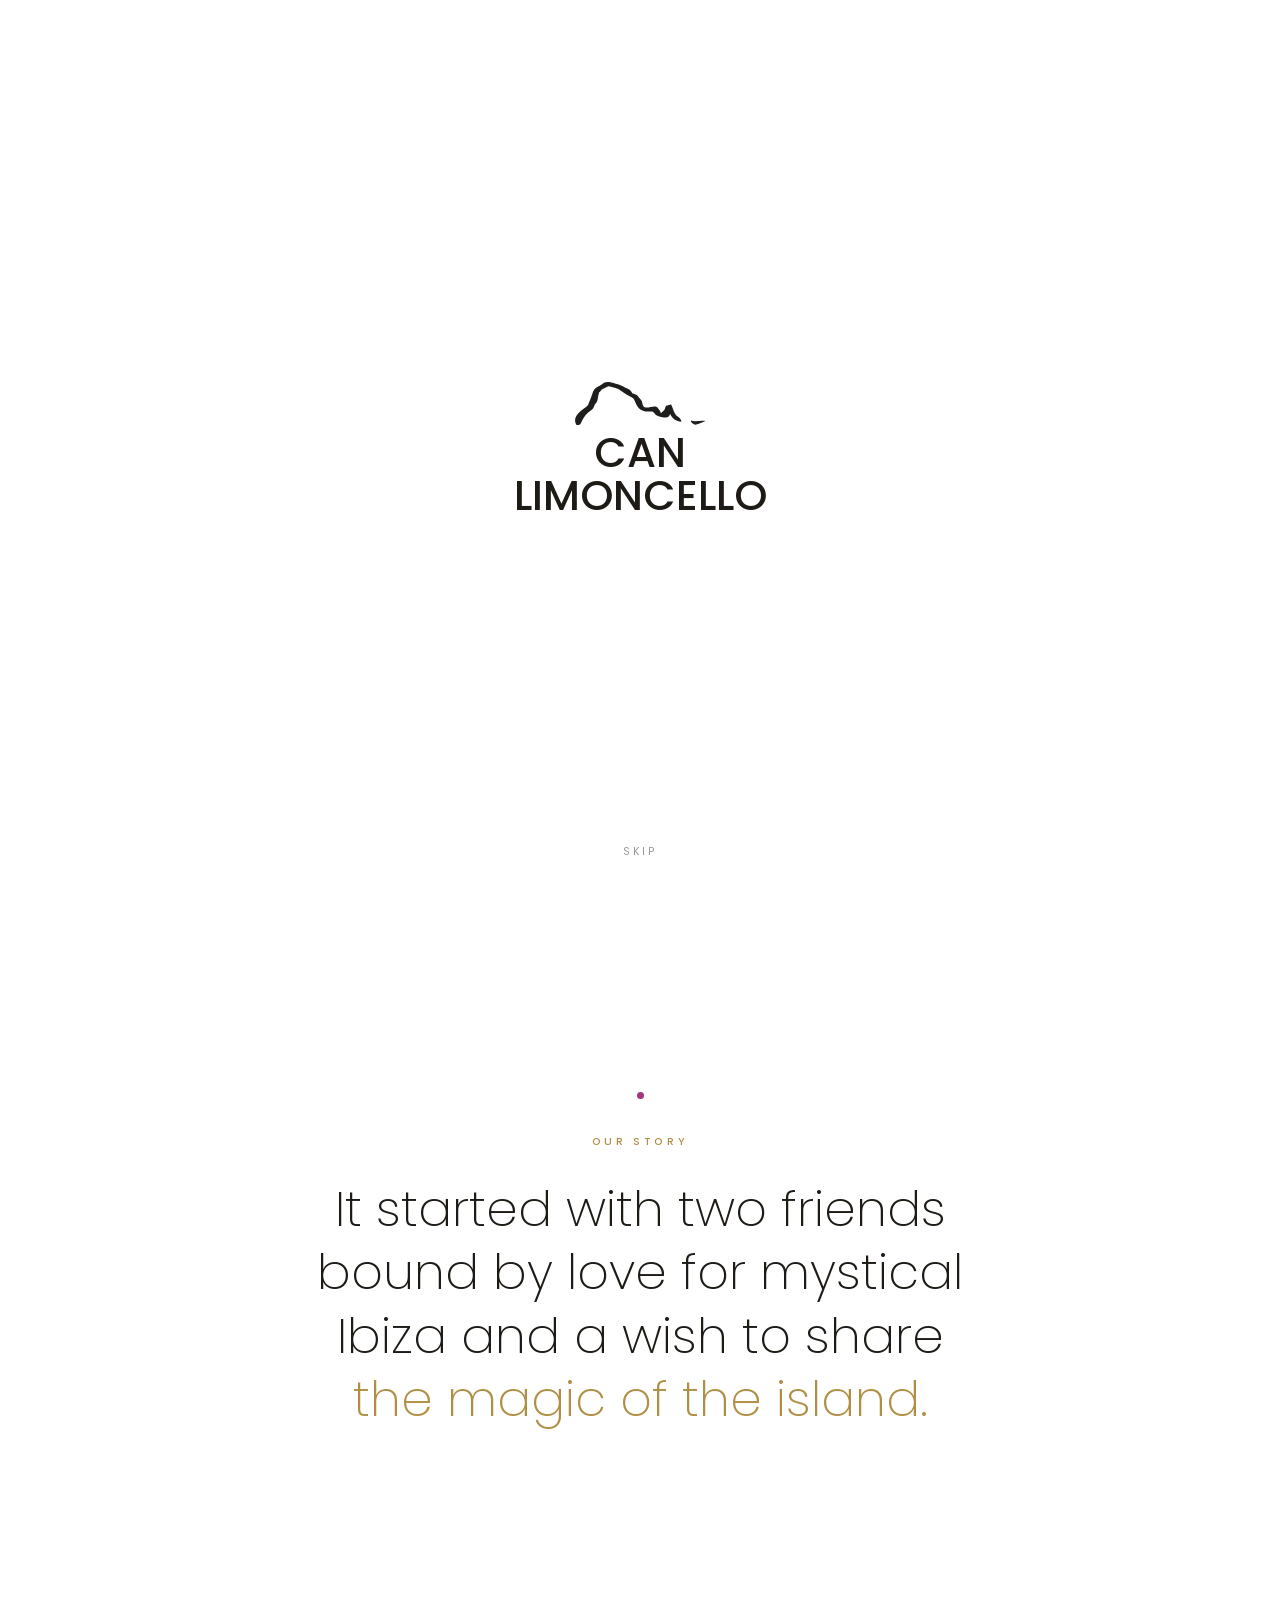
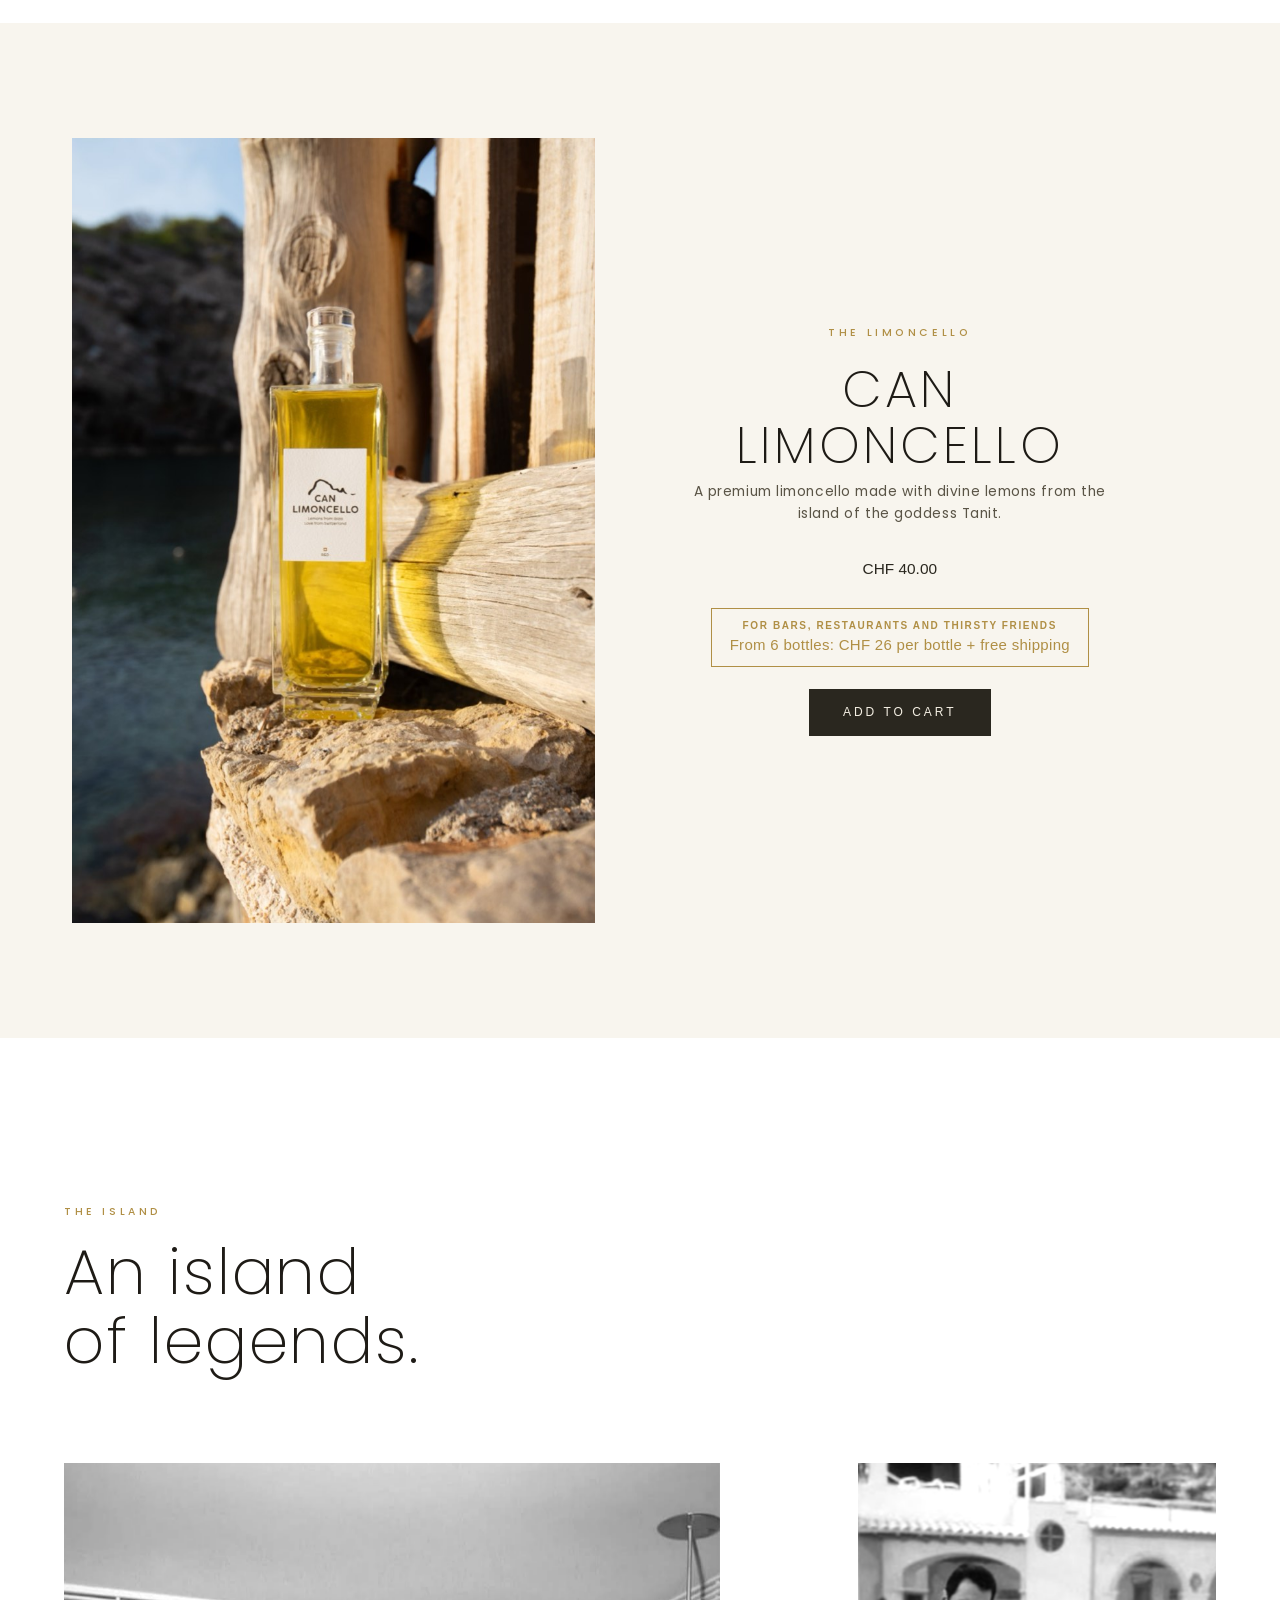
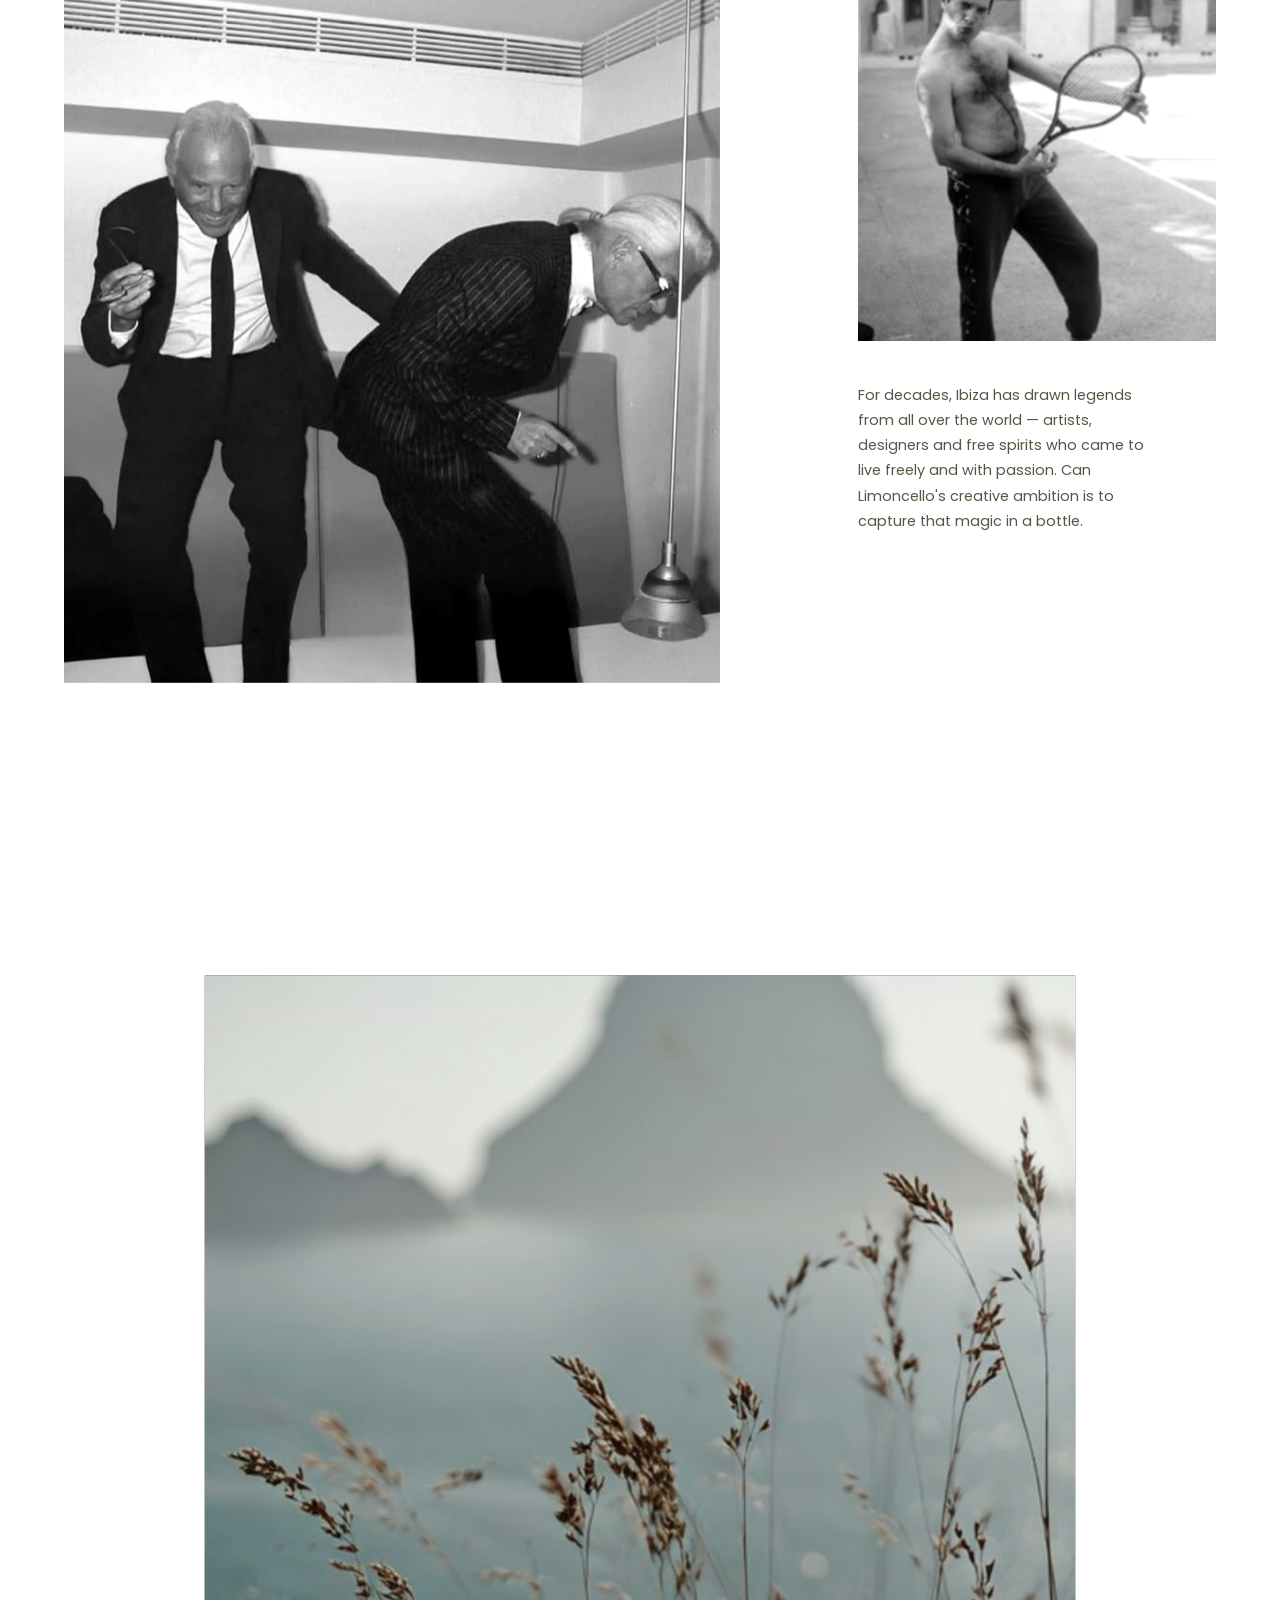
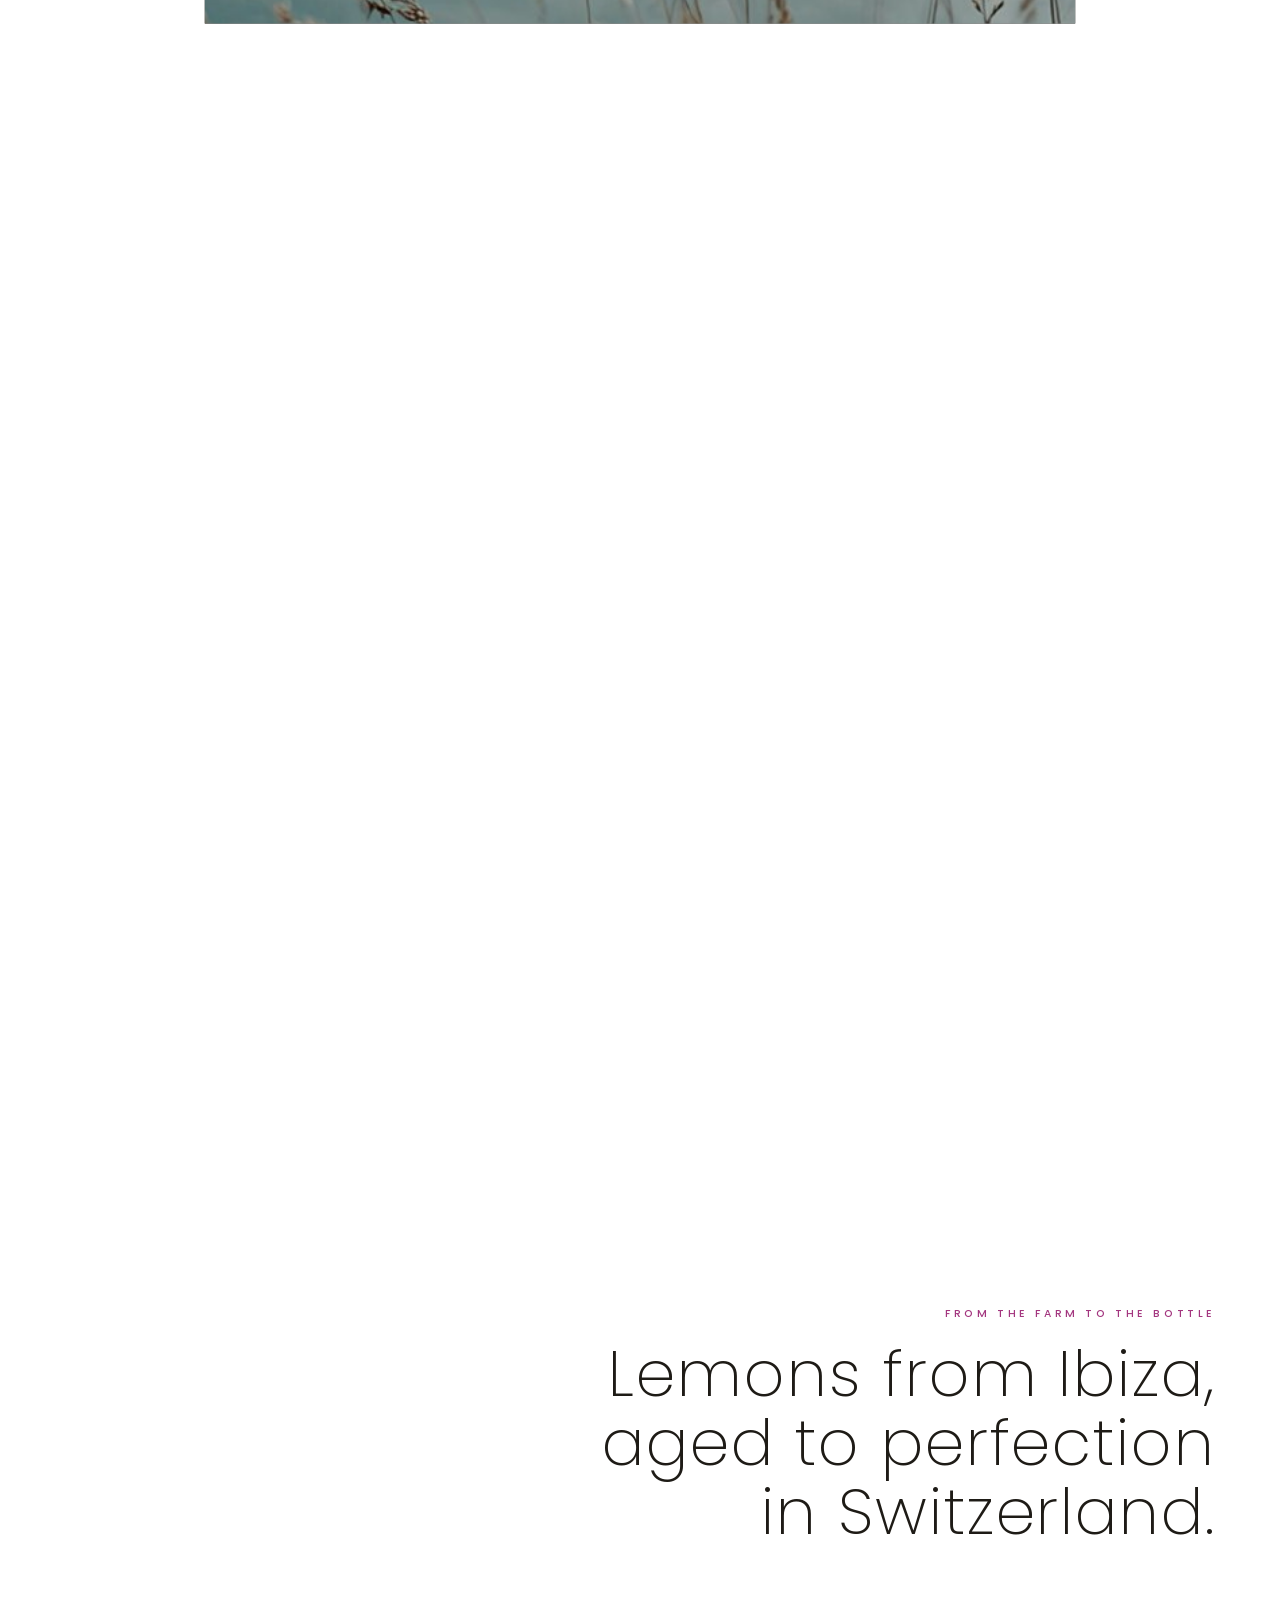
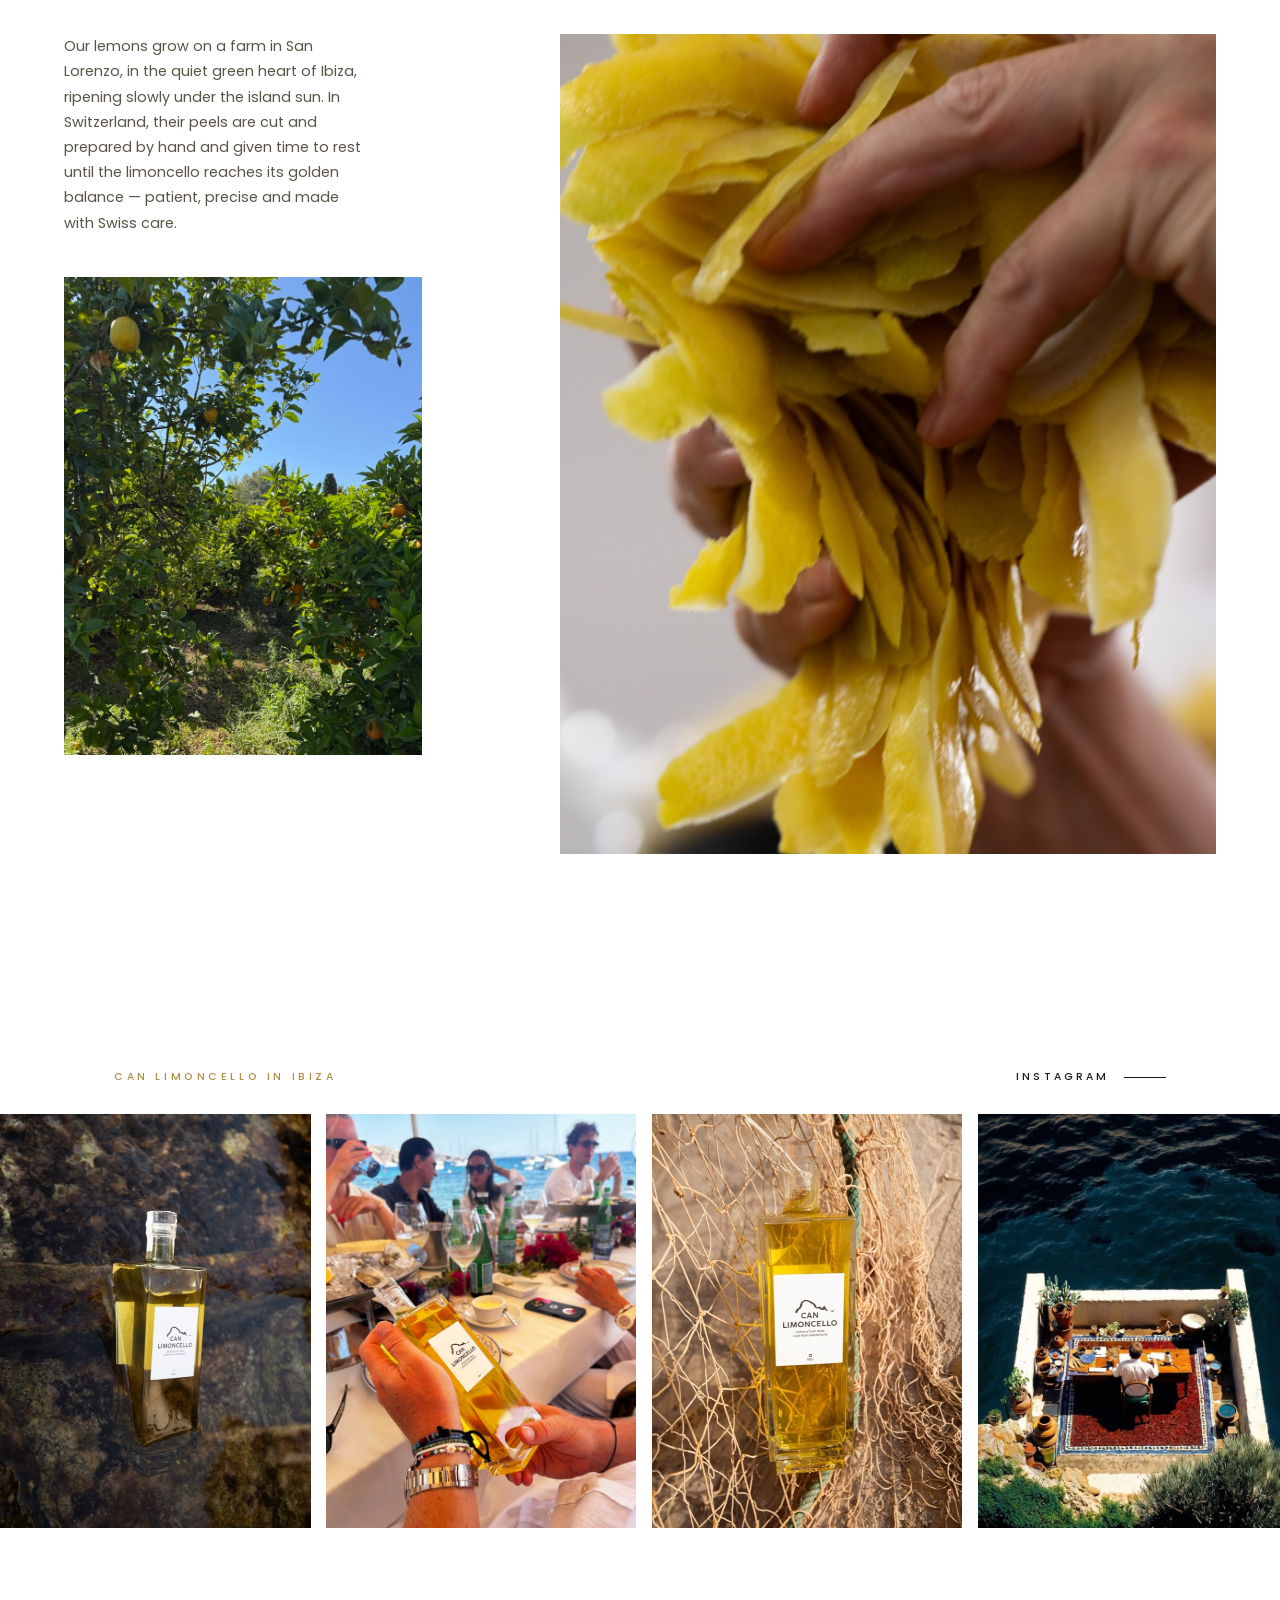
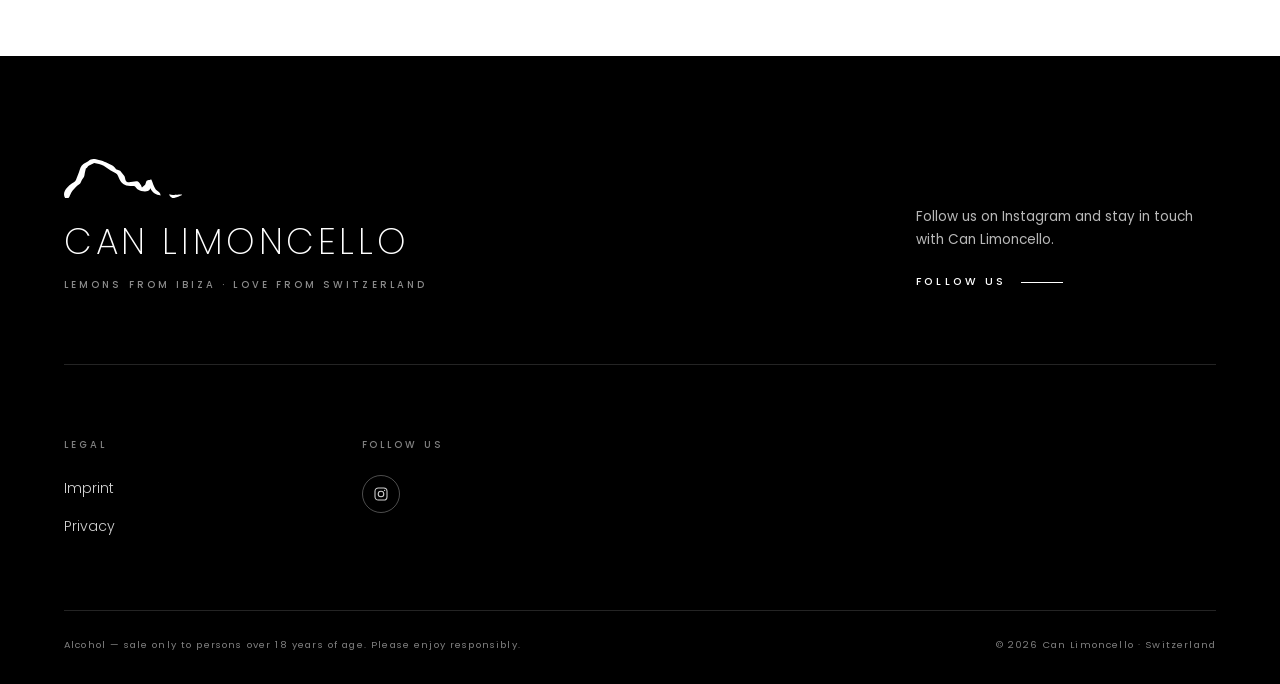
==== commit e5fa9008: "Rename offer label to 'For bars, restaurants and thirsty friends' Keeps 'from 6 bottles' in the offe" ====
--- a/index.html
+++ b/index.html
@@ -101,7 +101,7 @@
   .intro-skip:hover{opacity:.9}
 
   /* ---------- NAV ---------- */
-  .site-nav{position:fixed;top:0;left:0;right:0;z-index:100;display:grid;grid-template-columns:1fr auto 1fr;align-items:center;padding:1.3rem clamp(1rem,4vw,3rem);color:var(--on-dark);transition:background .5s ease,color .5s ease,padding .5s ease,box-shadow .5s ease}
+  .site-nav{position:fixed;top:0;left:0;right:0;z-index:100;display:grid;grid-template-columns:minmax(0,1fr) auto minmax(0,1fr);align-items:center;padding:1.3rem clamp(1rem,4vw,3rem);color:var(--on-dark);transition:background .5s ease,color .5s ease,padding .5s ease,box-shadow .5s ease}
   .site-nav.scrolled{background:rgba(255,255,255,.94);backdrop-filter:blur(14px);-webkit-backdrop-filter:blur(14px);color:var(--ink);padding:.85rem clamp(1rem,4vw,3rem);box-shadow:0 1px 0 var(--line)}
   .site-nav .nav-links{position:static;display:flex;justify-content:flex-start;gap:2.2rem;padding:0;color:inherit;transition:none} /* style.css stylt jedes <nav> fixed */
   .site-nav .nav-links a,.site-nav .nav-shop{font-family:var(--sans);font-size:.64rem;font-weight:500;letter-spacing:.3em;text-transform:uppercase;opacity:.9;transition:opacity .3s}
@@ -110,7 +110,7 @@
   .site-nav.scrolled .nav-logo img{filter:none}
   .site-nav .nav-shop{justify-self:end;display:inline-flex;align-items:center;gap:.6rem}
   .site-nav .nav-shop::before{content:"";width:6px;height:6px;border-radius:50%;background:var(--lemon)}
-  @media(max-width:640px){.site-nav .nav-links{visibility:hidden}.site-nav .nav-logo img{width:64px}}
+  @media(max-width:640px){.site-nav .nav-links{visibility:hidden;overflow:hidden}.site-nav .nav-logo img{width:64px}}
 
   /* ---------- HERO — Triptychon aus Hochformat-Videos ----------
      --hero (0→1) wird beim Herausscrollen per JS gesetzt:
@@ -159,7 +159,7 @@
   .buy-fallback{font-family:sans-serif;text-align:center;font-size:14px;line-height:16.8px;color:#4C4C4C}
   .bf-price{font-size:15.4px;line-height:18.48px;color:#2A271F;margin:0 0 15px}
   .bf-tier{display:inline-block;color:#B08F45;border:1px solid #B08F45;padding:10px 18px 11px;margin:14px 0 2px;line-height:1.35}
-  .bf-tier-label{display:block;font-size:10px;font-weight:600;letter-spacing:.24em;text-transform:uppercase;margin-bottom:3px}
+  .bf-tier-label{display:block;font-size:10px;font-weight:600;letter-spacing:.16em;text-transform:uppercase;margin-bottom:3px}
   .bf-tier-offer{display:block;font-size:15px;font-weight:500;letter-spacing:.02em}
   .bf-btn-line{margin:20px 0 0}
   .bf-btn{font-family:sans-serif;font-size:12px;line-height:14.4px;font-weight:400;letter-spacing:3px;text-transform:uppercase;color:#F4EFE3;background:#2A271F;border:0;border-radius:0;padding:16px 34px;cursor:pointer;transition:background .3s,color .3s}
@@ -170,8 +170,8 @@
   @media(max-width:640px){
     .product{padding:2.6rem 1.2rem 2.8rem}
     .product-grid{gap:1.4rem}
-    .product .product-media{aspect-ratio:auto;width:100%;max-width:none;height:38svh;min-height:260px;max-height:none}
-    .product-media img{object-position:50% 45%}
+    .product .product-media{aspect-ratio:20/21;width:100%;max-width:none;height:auto;max-height:none}
+    .product .product-media img{object-position:50% 47%;transform:none}
     .product-info h2{font-size:1.75rem;margin:.7rem 0 .4rem}
     .product-info h2 br{display:none}
     .product-info .tagline{font-size:.8rem}
@@ -359,7 +359,7 @@
              übereinstimmen. -->
         <div class="buy-fallback" id="buyFallback">
           <p class="bf-price">CHF 40.00</p>
-          <p class="bf-tier-line"><span class="bf-tier"><span class="bf-tier-label">From 6 bottles</span><span class="bf-tier-offer">CHF 26 per bottle + free shipping</span></span></p>
+          <p class="bf-tier-line"><span class="bf-tier"><span class="bf-tier-label"><span style="white-space:nowrap">For bars, restaurants</span> <span style="white-space:nowrap">and thirsty friends</span></span><span class="bf-tier-offer"><span style="white-space:nowrap">From 6 bottles: CHF 26 per bottle</span> <span style="white-space:nowrap">+ free shipping</span></span></span></p>
           <p class="bf-btn-line"><button type="button" class="bf-btn" id="buyFallbackBtn">Add to cart</button></p>
         </div>
         <div class="buy-live" id='product-component-1784379987175'></div>
@@ -912,7 +912,7 @@
     if (container.nextElementSibling && container.nextElementSibling.classList.contains('cl-shipping-note')) return;
     var note = doc.createElement('p');
     note.className = 'cl-shipping-note';
-    note.textContent = 'From 6 bottles: CHF 26 per bottle + free shipping';
+    note.textContent = 'For bars, restaurants and thirsty friends — from 6 bottles: CHF 26 per bottle + free shipping';
     note.style.cssText = 'font-family:Poppins,sans-serif;font-size:12px;font-weight:600;letter-spacing:.04em;text-transform:uppercase;color:#B08F45;margin:14px 0 0;text-align:left;';
     container.insertAdjacentElement('afterend', note);
     var li = container.closest('.shopify-buy__cart-item');
@@ -947,8 +947,18 @@
      ============================================================ -->
 <script type="text/javascript">
 (function () {
-  var LABEL = 'From 6 bottles';
-  var OFFER = 'CHF 26 per bottle + free shipping';
+  // Textstücke, die nie umbrechen — Zeilen brechen nur zwischen den Stücken
+  var LABEL = ['For bars, restaurants', 'and thirsty friends'];
+  var OFFER = ['From 6 bottles: CHF 26 per bottle', '+ free shipping'];
+  function fillChunks(doc, el, parts) {
+    parts.forEach(function (t, i) {
+      if (i) el.appendChild(doc.createTextNode(' '));
+      var c = doc.createElement('span');
+      c.style.whiteSpace = 'nowrap';
+      c.textContent = t;
+      el.appendChild(c);
+    });
+  }
   function addTierNote(doc, price) {
     var next = price.nextElementSibling;
     if (next && next.classList.contains('cl-tier-note')) return;
@@ -956,10 +966,10 @@
     note.className = 'cl-tier-note';
     note.style.cssText = 'display:inline-block;font-family:Poppins,sans-serif;color:#B08F45;border:1px solid #B08F45;padding:10px 18px 11px;margin:14px 0 2px;text-align:center;line-height:1.35;';
     var label = doc.createElement('span');
-    label.textContent = LABEL;
-    label.style.cssText = 'display:block;font-size:10px;font-weight:600;letter-spacing:.24em;text-transform:uppercase;margin-bottom:3px;';
+    fillChunks(doc, label, LABEL);
+    label.style.cssText = 'display:block;font-size:10px;font-weight:600;letter-spacing:.16em;text-transform:uppercase;margin-bottom:3px;';
     var offer = doc.createElement('span');
-    offer.textContent = OFFER;
+    fillChunks(doc, offer, OFFER);
     offer.style.cssText = 'display:block;font-size:15px;font-weight:500;letter-spacing:.02em;';
     note.appendChild(label);
     note.appendChild(offer);
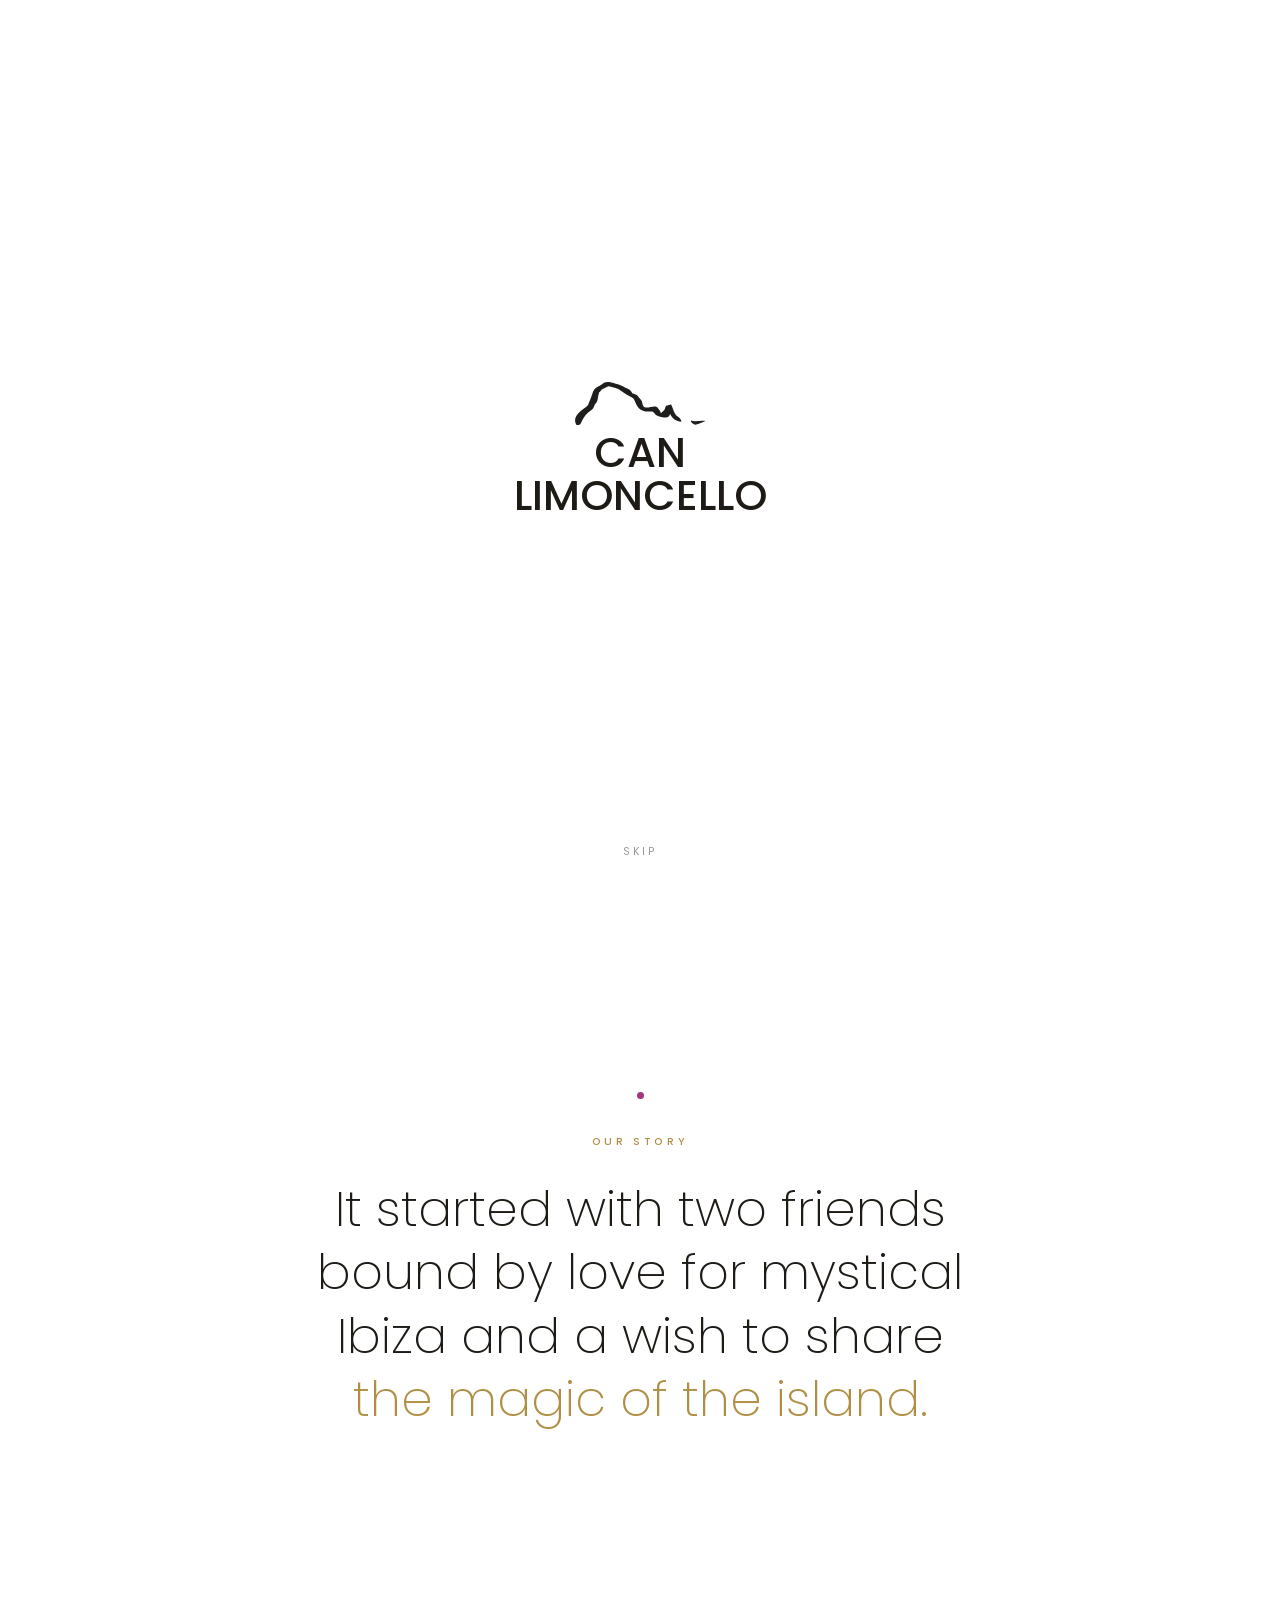
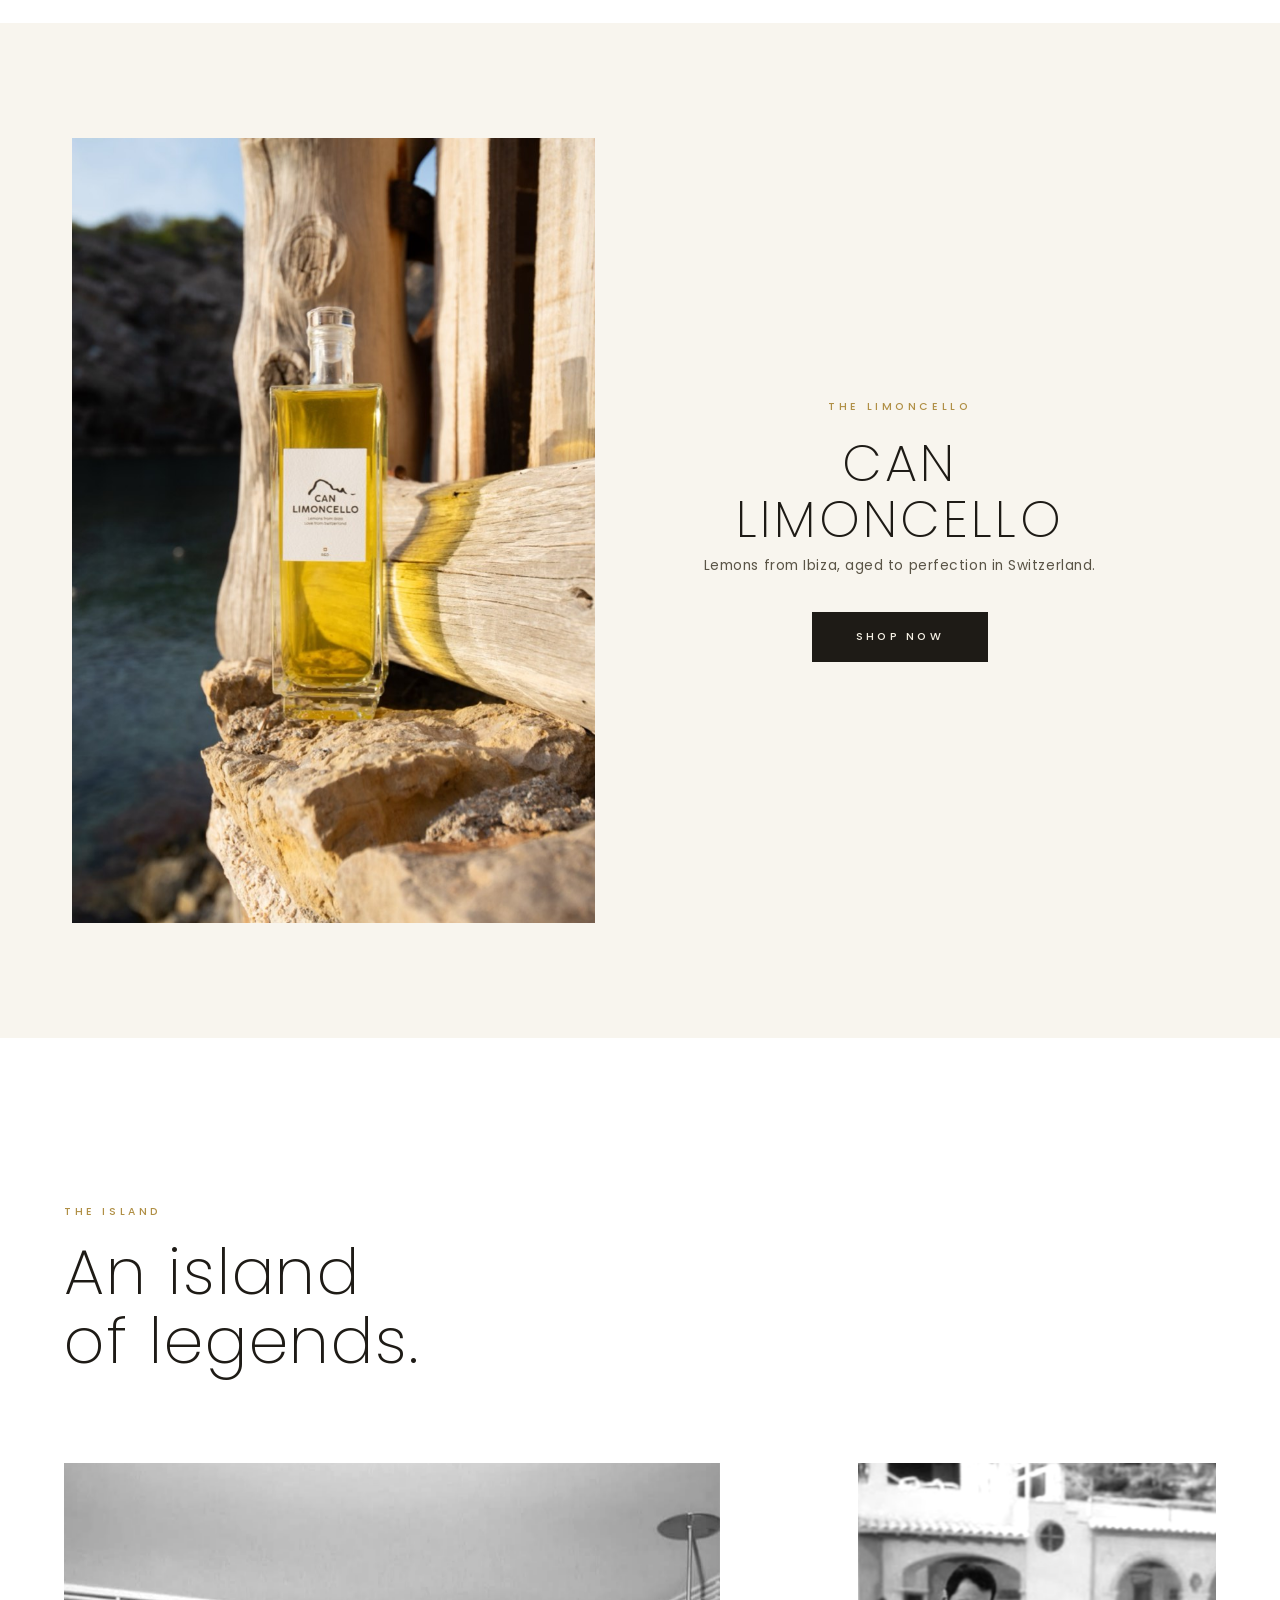
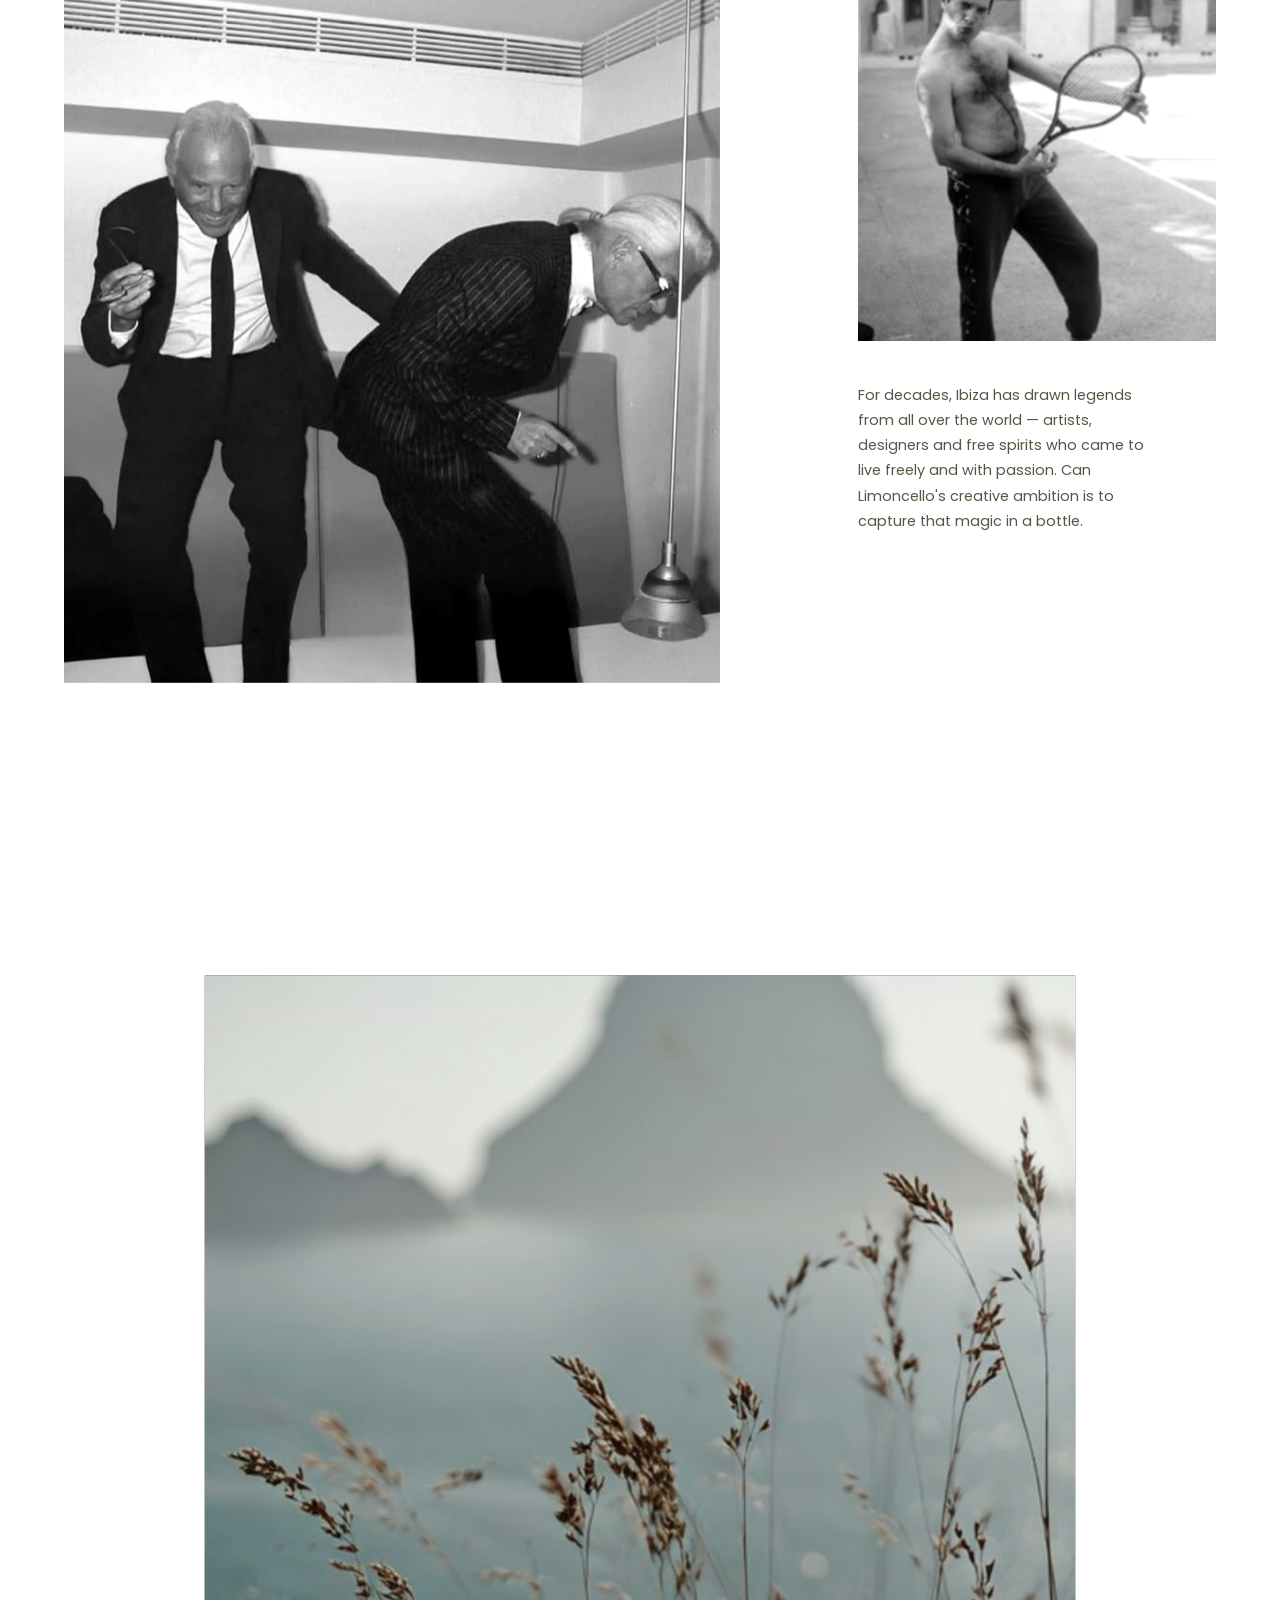
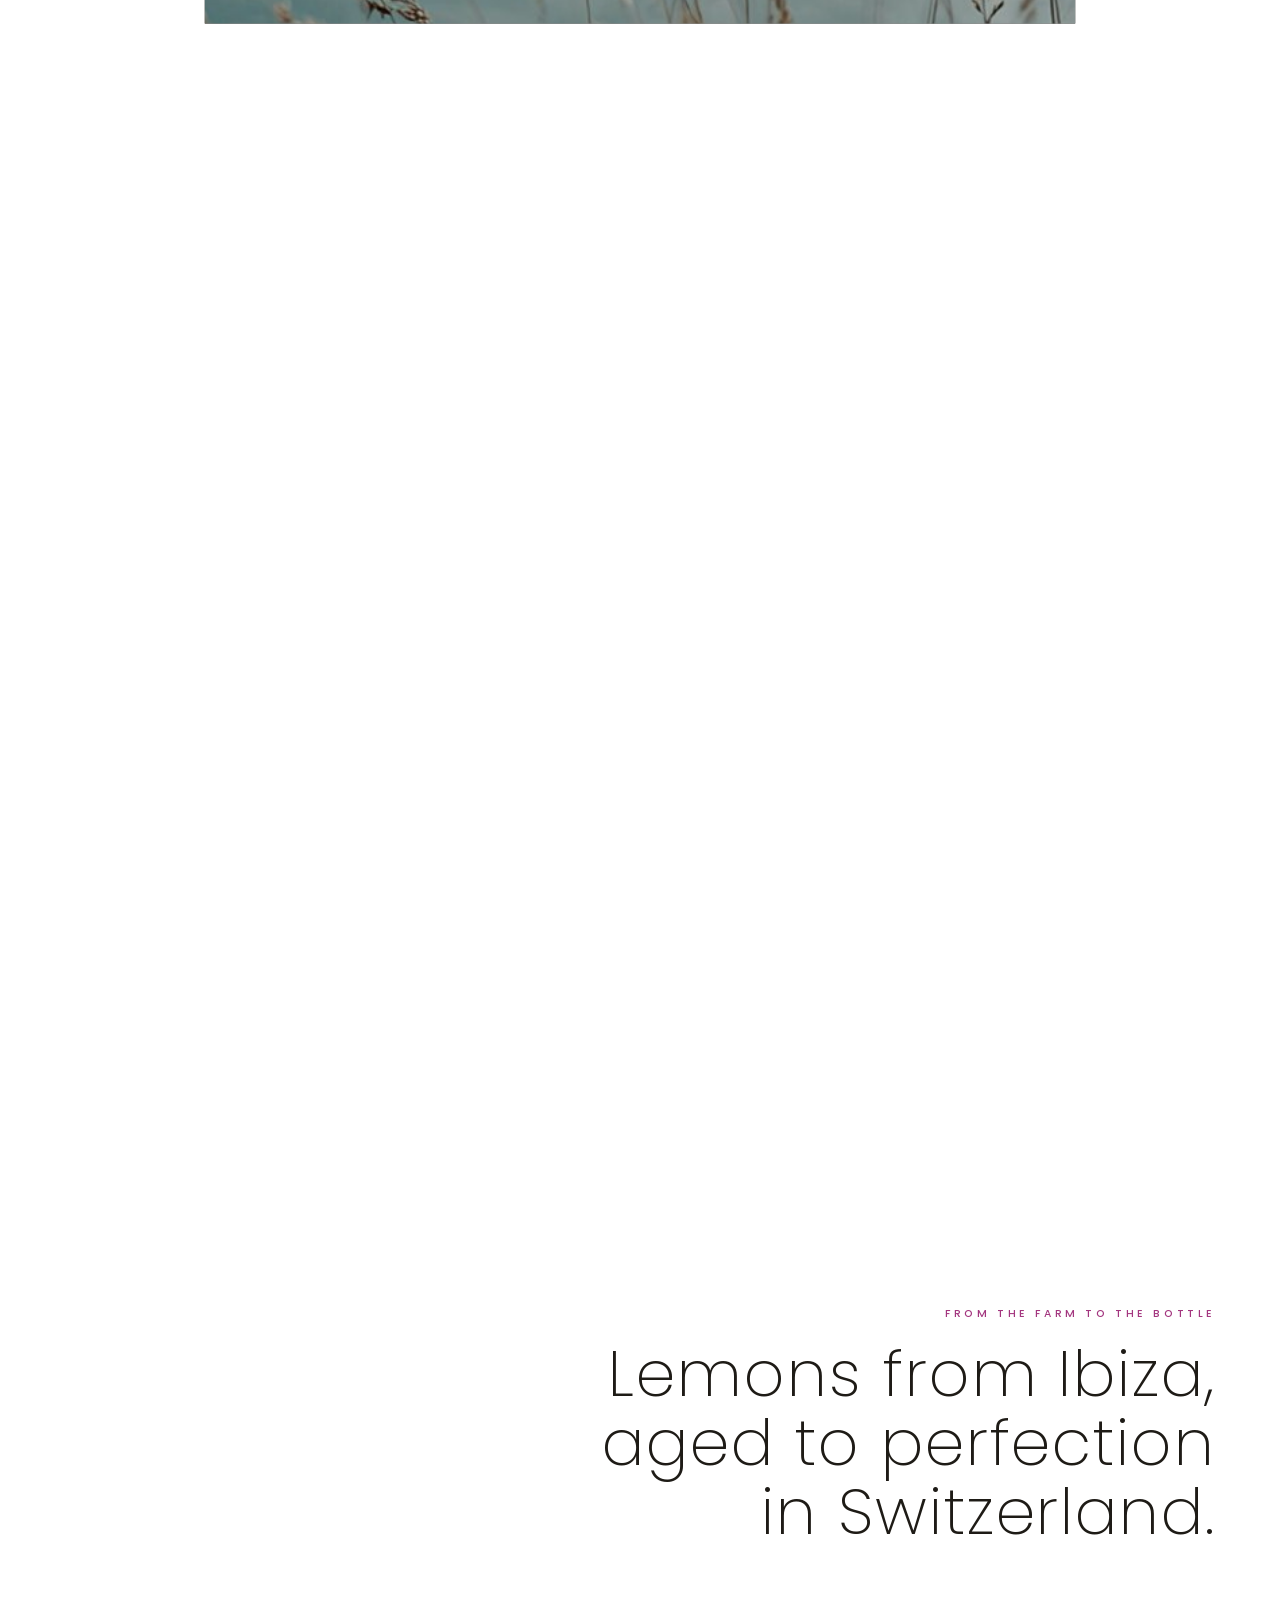
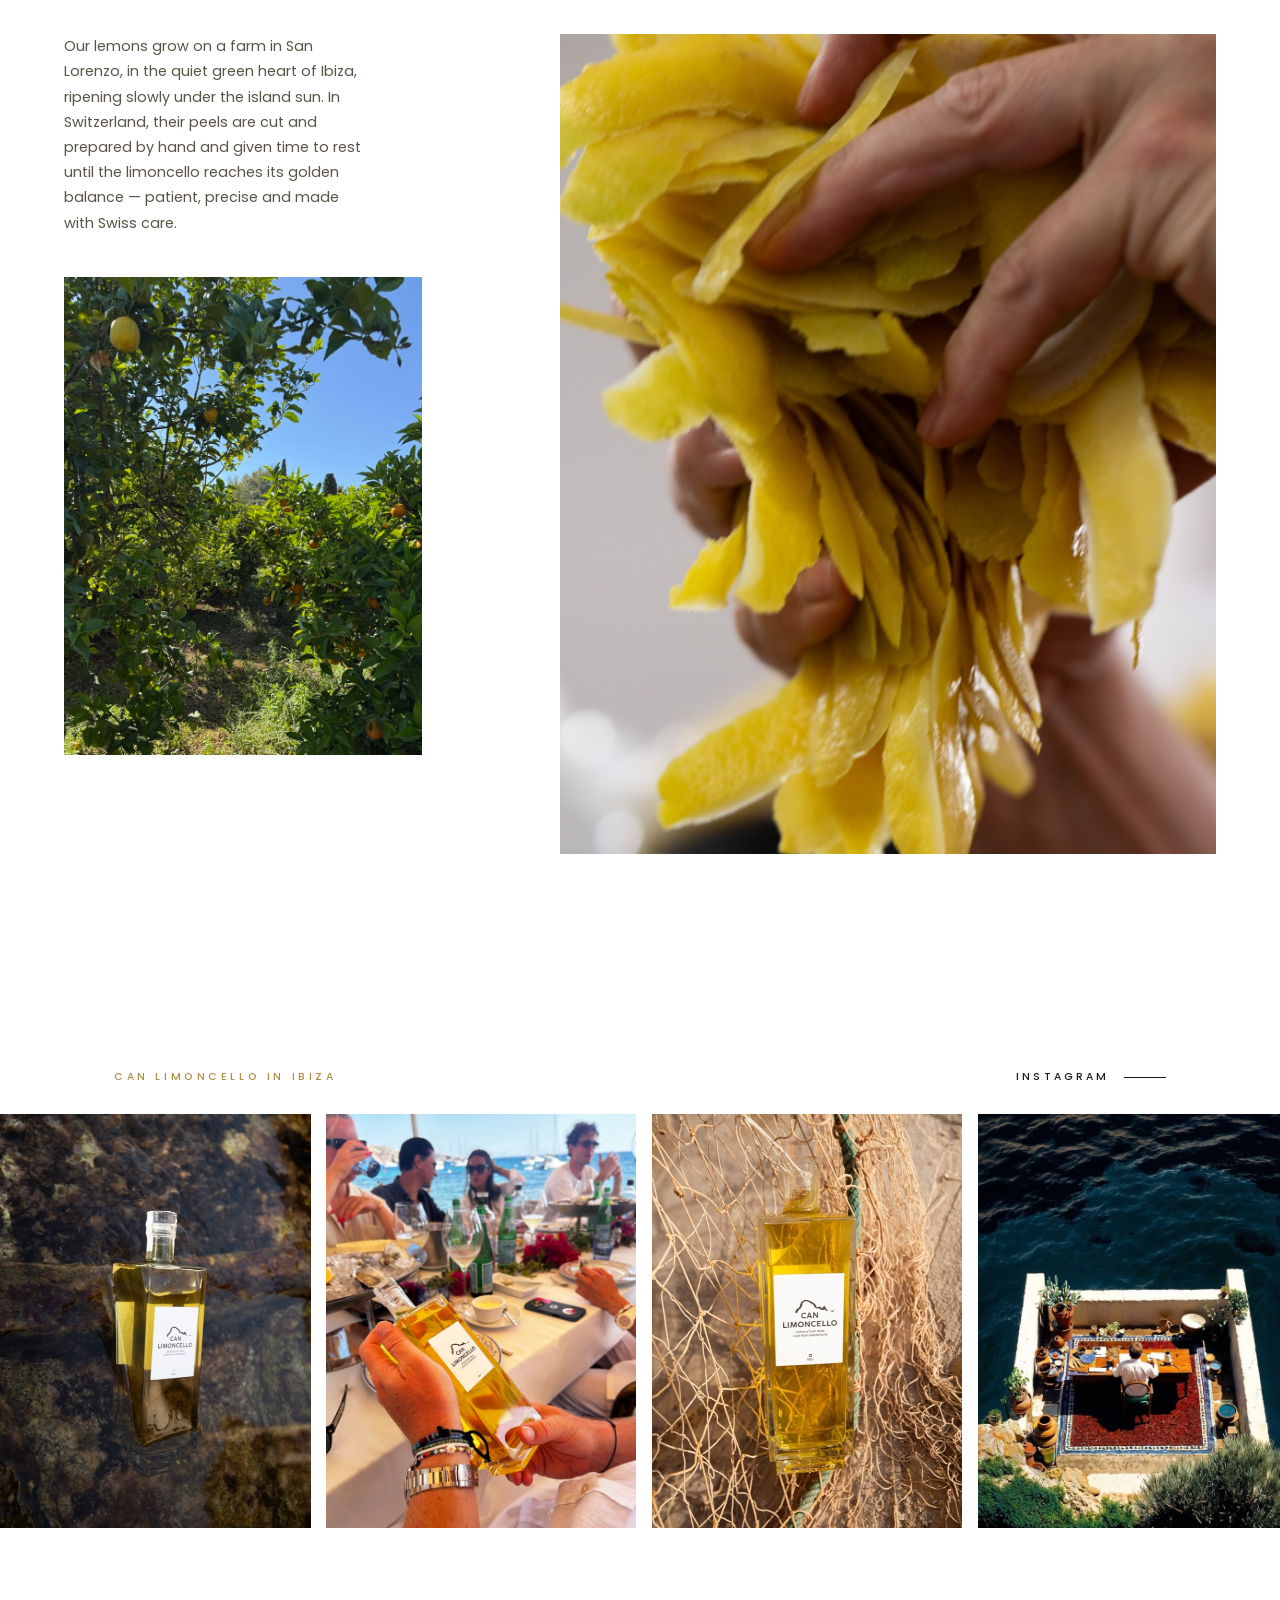
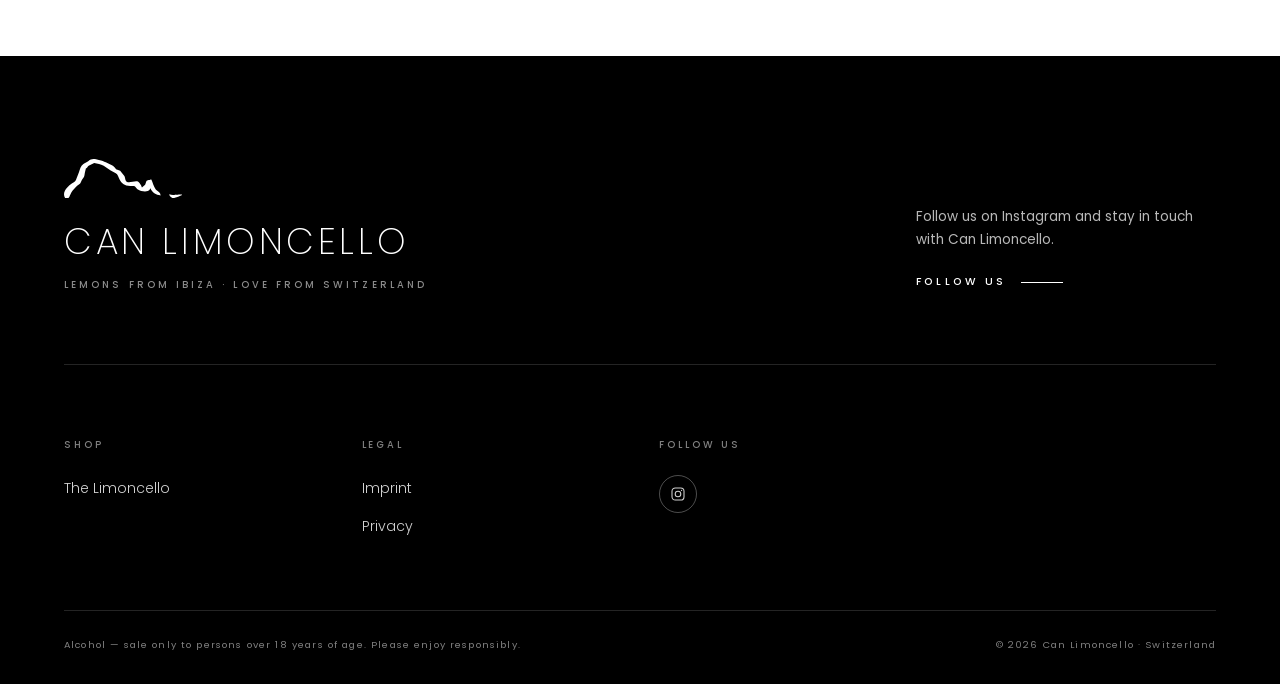
==== commit 45dad9e9: "Add Dom Pérignon-style product page, simplify homepage to teaser - limoncello.html: photo slider + b" ====
--- a/index.html
+++ b/index.html
@@ -48,11 +48,8 @@
 <!-- Schrift lädt ohne das Rendern zu blockieren; nur die genutzten Schnitte -->
 <link rel="preload" as="style" href="https://fonts.googleapis.com/css2?family=Poppins:wght@200;300;400;500;600&display=swap" onload="this.onload=null;this.rel='stylesheet'">
 <noscript><link rel="stylesheet" href="https://fonts.googleapis.com/css2?family=Poppins:wght@200;300;400;500;600&display=swap"></noscript>
-<!-- Shopify Buy Button so früh wie möglich laden (Init weiter unten wartet darauf) -->
-<link rel="preconnect" href="https://sdks.shopifycdn.com">
-<link rel="preconnect" href="https://xy311a-ax.myshopify.com">
-<script async id="shopifySdk" src="https://sdks.shopifycdn.com/buy-button/latest/buy-button-storefront.min.js"></script>
 <link rel="stylesheet" href="assets/css/style.css">
+<link rel="stylesheet" href="assets/css/site.css">
 
 <style>
   /* ============================================================
@@ -61,32 +58,7 @@
      und scroll-gesteuerte Effekte (siehe Script "SCROLL-EFFEKTE").
      Palette: Weiss · Kalkstein · Gold · Zitrone · Bougainvillea.
      ============================================================ */
-  :root{
-    --serif:'Poppins',-apple-system,sans-serif;
-    --sans:'Poppins',-apple-system,sans-serif;
-    --ink:#1E1B16;
-    --ink-soft:#5A5446;
-    --gold:#B08F45;
-    --lemon:#E9C946;
-    --lemon-wash:#FBF5DC;
-    --limestone:#F8F5EE;
-    --bougainvillea:#A3367F;
-    --line:rgba(30,27,22,.12);
-    --on-dark:#FFFFFF;
-    --ease:cubic-bezier(.2,.65,.2,1);
-  }
   html.intro-lock, html.intro-lock body{overflow:hidden;height:100%}
-  body{background:#FFFFFF}
-  section{padding:0}
-
-  .label{font-family:var(--sans);font-size:.66rem;font-weight:500;letter-spacing:.34em;text-transform:uppercase}
-  .label-gold{color:var(--gold)}
-  .label-bloom{color:var(--bougainvillea)}
-
-  /* Text-Link mit Linie — statt lauter Buttons */
-  .line-link{display:inline-flex;align-items:center;gap:.9rem;font-family:var(--sans);font-size:.66rem;font-weight:500;letter-spacing:.3em;text-transform:uppercase;color:inherit}
-  .line-link::after{content:"";width:42px;height:1px;background:currentColor;transition:width .5s var(--ease)}
-  .line-link:hover::after{width:72px}
 
   /* ---------- INTRO ---------- */
   #intro{position:fixed;inset:0;z-index:9999;background:#FFFFFF;display:flex;align-items:center;justify-content:center;text-align:center;transition:opacity 1s ease}
@@ -100,17 +72,6 @@
   .intro-skip{position:absolute;left:50%;bottom:2rem;transform:translateX(-50%);background:none;border:0;font-family:var(--sans);font-size:.66rem;letter-spacing:.26em;text-transform:uppercase;color:var(--ink);opacity:.45;cursor:pointer;padding:.5rem .7rem;transition:opacity .3s}
   .intro-skip:hover{opacity:.9}
 
-  /* ---------- NAV ---------- */
-  .site-nav{position:fixed;top:0;left:0;right:0;z-index:100;display:grid;grid-template-columns:minmax(0,1fr) auto minmax(0,1fr);align-items:center;padding:1.3rem clamp(1rem,4vw,3rem);color:var(--on-dark);transition:background .5s ease,color .5s ease,padding .5s ease,box-shadow .5s ease}
-  .site-nav.scrolled{background:rgba(255,255,255,.94);backdrop-filter:blur(14px);-webkit-backdrop-filter:blur(14px);color:var(--ink);padding:.85rem clamp(1rem,4vw,3rem);box-shadow:0 1px 0 var(--line)}
-  .site-nav .nav-links{position:static;display:flex;justify-content:flex-start;gap:2.2rem;padding:0;color:inherit;transition:none} /* style.css stylt jedes <nav> fixed */
-  .site-nav .nav-links a,.site-nav .nav-shop{font-family:var(--sans);font-size:.64rem;font-weight:500;letter-spacing:.3em;text-transform:uppercase;opacity:.9;transition:opacity .3s}
-  .site-nav .nav-links a:hover,.site-nav .nav-shop:hover{opacity:1}
-  .site-nav .nav-logo img{width:78px;height:auto;display:block;filter:brightness(0) invert(1);transition:filter .5s ease}
-  .site-nav.scrolled .nav-logo img{filter:none}
-  .site-nav .nav-shop{justify-self:end;display:inline-flex;align-items:center;gap:.6rem}
-  .site-nav .nav-shop::before{content:"";width:6px;height:6px;border-radius:50%;background:var(--lemon)}
-  @media(max-width:640px){.site-nav .nav-links{visibility:hidden;overflow:hidden}.site-nav .nav-logo img{width:64px}}
 
   /* ---------- HERO — Triptychon aus Hochformat-Videos ----------
      --hero (0→1) wird beim Herausscrollen per JS gesetzt:
@@ -149,24 +110,13 @@
   /* ---------- PRODUKT ---------- */
   .product{background:var(--limestone);padding:clamp(4rem,9vw,7.5rem) clamp(1.2rem,6vw,4.5rem)}
   .product-grid{max-width:1180px;margin:0 auto;display:grid;grid-template-columns:1fr 1fr;gap:clamp(2.5rem,7vw,6.5rem);align-items:center}
-  .product-media{position:relative;aspect-ratio:2/3;max-height:88vh;width:100%;max-width:540px;justify-self:end;background:var(--lemon-wash)}
+  .product-media{display:block;position:relative;aspect-ratio:2/3;max-height:88vh;width:100%;max-width:540px;justify-self:end;background:var(--lemon-wash)}
   .product-media img{width:100%;height:100%;object-fit:cover;display:block}
   .product-info{max-width:430px;text-align:center}
   .product-info h2{margin:1.3rem 0 .5rem;font-family:var(--serif);font-weight:200;font-size:clamp(2rem,4vw,3.2rem);line-height:1.08;letter-spacing:.06em;text-transform:uppercase;color:var(--ink)}
   .product-info .tagline{font-size:.86rem;color:var(--ink-soft);letter-spacing:.04em}
-  .landing-buy{position:relative;margin-top:2.2rem}
-  /* Platzhalter — Masse 1:1 wie im Shopify-Iframe (dort rendert die Systemschrift) */
-  .buy-fallback{font-family:sans-serif;text-align:center;font-size:14px;line-height:16.8px;color:#4C4C4C}
-  .bf-price{font-size:15.4px;line-height:18.48px;color:#2A271F;margin:0 0 15px}
-  .bf-tier{display:inline-block;color:#B08F45;border:1px solid #B08F45;padding:10px 18px 11px;margin:14px 0 2px;line-height:1.35}
-  .bf-tier-label{display:block;font-size:10px;font-weight:600;letter-spacing:.16em;text-transform:uppercase;margin-bottom:3px}
-  .bf-tier-offer{display:block;font-size:15px;font-weight:500;letter-spacing:.02em}
-  .bf-btn-line{margin:20px 0 0}
-  .bf-btn{font-family:sans-serif;font-size:12px;line-height:14.4px;font-weight:400;letter-spacing:3px;text-transform:uppercase;color:#F4EFE3;background:#2A271F;border:0;border-radius:0;padding:16px 34px;cursor:pointer;transition:background .3s,color .3s}
-  .bf-btn:hover{background:#B08F45;color:#2A271F}
-  .buy-live{position:absolute;top:0;left:0;right:0;opacity:0;pointer-events:none}
-  #buyBox.ready .buy-live{position:static;opacity:1;pointer-events:auto}
-  #buyBox.ready .buy-fallback{display:none}
+  .shop-now{display:inline-block;margin-top:2.2rem;padding:16px 44px;background:var(--ink);color:#F4EFE3;font-size:.68rem;font-weight:500;letter-spacing:.3em;text-transform:uppercase;transition:background .3s,color .3s}
+  .shop-now:hover{background:var(--gold);color:var(--ink)}
   @media(max-width:640px){
     .product{padding:2.6rem 1.2rem 2.8rem}
     .product-grid{gap:1.4rem}
@@ -175,7 +125,7 @@
     .product-info h2{font-size:1.75rem;margin:.7rem 0 .4rem}
     .product-info h2 br{display:none}
     .product-info .tagline{font-size:.8rem}
-    .landing-buy{margin-top:1.3rem}
+    .shop-now{margin-top:1.6rem}
   }
   @media(max-width:820px){
     .product-grid{grid-template-columns:1fr}
@@ -242,39 +192,9 @@
      Bilderzahl neu berechnen (Schritt = 50% / Anzahl). */
   @keyframes gallery-scroll-reduced{0.0000%{transform:translateX(-0.0000%)} 6.4815%{transform:translateX(-0.0000%)} 8.3333%{transform:translateX(-4.1667%)} 14.8148%{transform:translateX(-4.1667%)} 16.6667%{transform:translateX(-8.3333%)} 23.1481%{transform:translateX(-8.3333%)} 25.0000%{transform:translateX(-12.5000%)} 31.4815%{transform:translateX(-12.5000%)} 33.3333%{transform:translateX(-16.6667%)} 39.8148%{transform:translateX(-16.6667%)} 41.6667%{transform:translateX(-20.8333%)} 48.1481%{transform:translateX(-20.8333%)} 50.0000%{transform:translateX(-25.0000%)} 56.4815%{transform:translateX(-25.0000%)} 58.3333%{transform:translateX(-29.1667%)} 64.8148%{transform:translateX(-29.1667%)} 66.6667%{transform:translateX(-33.3333%)} 73.1481%{transform:translateX(-33.3333%)} 75.0000%{transform:translateX(-37.5000%)} 81.4815%{transform:translateX(-37.5000%)} 83.3333%{transform:translateX(-41.6667%)} 89.8148%{transform:translateX(-41.6667%)} 91.6667%{transform:translateX(-45.8333%)} 98.1481%{transform:translateX(-45.8333%)} 100%{transform:translateX(-50%)}}
 
-  /* ---------- FOOTER — nach Dom Pérignon: Wortmarke + "Stay in touch"
-     oben, Link-Gruppen in Spalten, unten Hinweis + Rechtslinks.
-     Rein schwarz-weiss, keine Akzentfarben. ---------- */
-  footer.site-foot{background:#000000;color:rgba(255,255,255,.62);padding:clamp(4.5rem,8vw,7rem) clamp(1.2rem,5vw,4rem) 0;overflow:hidden}
-  .foot-wrap{max-width:1240px;margin:0 auto}
-  .foot-top{display:flex;justify-content:space-between;align-items:flex-end;gap:3rem;flex-wrap:wrap;padding-bottom:clamp(3rem,6vw,4.5rem);border-bottom:1px solid rgba(255,255,255,.14)}
-  .foot-horizon{display:block;width:118px;height:auto;margin-bottom:1.6rem}
-  .foot-word{font-family:var(--serif);font-weight:200;font-size:clamp(1.4rem,2.8vw,2.3rem);letter-spacing:.1em;text-transform:uppercase;color:#FFFFFF;line-height:1}
-  .foot-motto{margin-top:1.1rem;font-size:.6rem;font-weight:500;letter-spacing:.32em;text-transform:uppercase;color:rgba(255,255,255,.55)}
-  .foot-touch{max-width:300px}
-  .foot-touch p{font-size:.85rem;line-height:1.7;color:rgba(255,255,255,.72)}
-  .foot-touch .line-link{margin-top:1.4rem;color:#FFFFFF}
-  .foot-cols{display:grid;grid-template-columns:repeat(4,1fr);gap:2.4rem;padding:clamp(3rem,6vw,4.5rem) 0}
-  .foot-cols h3{font-size:.6rem;font-weight:500;letter-spacing:.3em;text-transform:uppercase;color:rgba(255,255,255,.5);margin-bottom:1.4rem}
-  .foot-cols ul{list-style:none;padding:0;margin:0}
-  .foot-cols li + li{margin-top:.75rem}
-  .foot-cols a{font-size:.88rem;font-weight:300;color:rgba(255,255,255,.82);transition:color .3s}
-  .foot-cols a:hover{color:#FFFFFF}
-  .foot-insta{display:inline-flex;width:38px;height:38px;align-items:center;justify-content:center;border:1px solid rgba(255,255,255,.3);border-radius:50%;transition:border-color .3s}
-  .foot-insta:hover{border-color:#FFFFFF}
-  .foot-insta svg{width:16px;height:16px}
-  .foot-legal{display:flex;justify-content:space-between;align-items:center;gap:1rem 2rem;flex-wrap:wrap;padding:1.6rem 0 2rem;border-top:1px solid rgba(255,255,255,.14);font-size:.6rem;letter-spacing:.12em;color:rgba(255,255,255,.5)}
-  .foot-legal nav{position:static;display:flex;flex-wrap:wrap;gap:.6rem 1.6rem;padding:0;color:inherit;transition:none} /* style.css stylt jedes <nav> fixed */
-  .foot-legal a:hover{color:#FFFFFF}
-  @media(max-width:820px){.foot-cols{grid-template-columns:repeat(2,1fr)}}
-
-  /* ---------- REVEAL ---------- */
-  .rv{opacity:0;transform:translateY(28px);transition:opacity 1.2s var(--ease),transform 1.2s var(--ease)}
-  .rv.in{opacity:1;transform:none}
-  .rv-d1{transition-delay:.15s}.rv-d2{transition-delay:.3s}
+
 
   @media(prefers-reduced-motion: reduce){
-    .rv{opacity:1;transform:none;transition:none}
     .mask{clip-path:none;transition:none}
     .mask img{transform:none}
     .manifest h2 .w{opacity:1}
@@ -307,11 +227,11 @@
 <!-- NAV — transparent über dem Hero, weiss nach dem Scrollen -->
 <header class="site-nav" id="siteNav">
   <nav class="nav-links" aria-label="Sections">
-    <a href="#limoncello">The Limoncello</a>
+    <a href="limoncello.html">The Limoncello</a>
     <a href="#island">The Island</a>
   </nav>
   <a class="nav-logo" href="#top" aria-label="Can Limoncello"><img src="assets/img/es-vedra-mark.svg" alt="Es Vedrà" width="85" height="28"></a>
-  <a class="nav-shop" href="#limoncello">Shop</a>
+  <a class="nav-shop" href="limoncello.html">Shop</a>
 </header>
 
 <!-- ============================================================
@@ -340,30 +260,18 @@
 </section>
 
 <!-- ============================================================
-     PRODUKT — Flaschenbild links, Info + Shopify-Button rechts.
+     PRODUKT — Teaser: Flaschenbild, Name, eine Zeile, "Shop now" → Produktseite.
      ============================================================ -->
 <section class="product" id="limoncello">
   <div class="product-grid">
-    <div class="product-media mask" data-parallax="0.08">
+    <a class="product-media mask" href="limoncello.html" data-parallax="0.08" aria-label="Can Limoncello — product details">
       <img data-src="assets/img/web/bottle-bay.jpg" alt="Can Limoncello bottle on a stone wall above a bay in Ibiza">
-    </div>
+    </a>
     <div class="product-info rv rv-d1">
       <p class="label label-gold">The Limoncello</p>
-      <h2>Can <br>Limoncello</h2>
-      <p class="tagline">A premium limoncello made with divine lemons from the island of the goddess Tanit.</p>
-      <!-- SHOPIFY BUY BUTTON — Produkt-Komponente, Init weiter unten -->
-      <div class="landing-buy" id="buyBox">
-        <!-- Sofort sichtbarer Nachbau von Preis, Mengenpreis und Button. Wird
-             unsichtbar gegen den echten Shopify-Button getauscht, sobald dieser
-             geladen ist (siehe Script MENGENPREIS). Preis muss mit Shopify
-             übereinstimmen. -->
-        <div class="buy-fallback" id="buyFallback">
-          <p class="bf-price">CHF 40.00</p>
-          <p class="bf-tier-line"><span class="bf-tier"><span class="bf-tier-label"><span style="white-space:nowrap">For bars, restaurants</span> <span style="white-space:nowrap">and thirsty friends</span></span><span class="bf-tier-offer"><span style="white-space:nowrap">From 6 bottles: CHF 26 per bottle</span> <span style="white-space:nowrap">+ free shipping</span></span></span></p>
-          <p class="bf-btn-line"><button type="button" class="bf-btn" id="buyFallbackBtn">Add to cart</button></p>
-        </div>
-        <div class="buy-live" id='product-component-1784379987175'></div>
-      </div>
+      <h2><a href="limoncello.html">Can <br>Limoncello</a></h2>
+      <p class="tagline">Lemons from Ibiza, aged to perfection in Switzerland.</p>
+      <a class="shop-now" href="limoncello.html">Shop now</a>
     </div>
   </div>
 </section>
@@ -481,6 +389,12 @@
     </div>
 
     <div class="foot-cols">
+      <div>
+        <h3>Shop</h3>
+        <ul>
+          <li><a href="limoncello.html">The Limoncello</a></li>
+        </ul>
+      </div>
       <div>
         <h3>Legal</h3>
         <ul>
@@ -689,415 +603,6 @@
 })();
 </script>
 
-<!-- ============================================================
-     SHOPIFY BUY BUTTON — Init. Selbe Produkt-ID/Domain/Token wie
-     im Snippet, Design (Outfit/Ink/Gold, zentriert) angepasst.
-     ============================================================ -->
-<script type="text/javascript">
-/*<![CDATA[*/
-(function () {
-  var scriptURL = 'https://sdks.shopifycdn.com/buy-button/latest/buy-button-storefront.min.js';
-  if (window.ShopifyBuy) {
-    if (window.ShopifyBuy.UI) {
-      ShopifyBuyInit();
-    } else {
-      loadScript();
-    }
-  } else {
-    loadScript();
-  }
-  function loadScript() {
-    // Das SDK wird schon im <head> asynchron geladen — nur noch auf dessen Ende warten.
-    var early = document.getElementById('shopifySdk');
-    if (early) {
-      early.addEventListener('load', ShopifyBuyInit);
-      early.addEventListener('error', function () { early.removeAttribute('id'); loadScript(); });
-      return;
-    }
-    var script = document.createElement('script');
-    script.async = true;
-    script.src = scriptURL;
-    (document.getElementsByTagName('head')[0] || document.getElementsByTagName('body')[0]).appendChild(script);
-    script.onload = ShopifyBuyInit;
-  }
-  function ShopifyBuyInit() {
-    var domain = 'xy311a-ax.myshopify.com';
-    var token = 'acfef6dc81a838c3c5ceb0c46d0a569f';
-    var client = ShopifyBuy.buildClient({
-      domain: domain,
-      storefrontAccessToken: token,
-    });
-
-    // Die SDK merkt sich die Cart-ID dauerhaft in localStorage und versucht,
-    // sie bei jedem Seitenaufruf wiederzuverwenden. Ein Cart, der bereits
-    // einmal zur Kasse gebracht wurde, bleibt dabei manchmal als Objekt
-    // abrufbar, aber der "Checkout"-Button funktioniert dann nicht mehr
-    // (kein Fehler, einfach keine Reaktion). Statt zu prüfen, ob der alte
-    // Cart noch gültig ist, daher bei jedem Aufruf der Startseite die
-    // gespeicherte ID verwerfen — jeder Besuch beginnt mit einem frischen,
-    // leeren Warenkorb.
-    var storageKey = token + '.' + domain + '.checkoutId';
-    try { window.localStorage.removeItem(storageKey); } catch (e) {}
-
-    ShopifyBuy.UI.onReady(client).then(startComponent);
-
-    function startComponent(ui) {
-      ui.createComponent('product', {
-        id: '15833442255222',
-        node: document.getElementById('product-component-1784379987175'),
-        moneyFormat: 'CHF%20%7B%7Bamount%7D%7D',
-        options: {
-  "product": {
-    "styles": {
-      "product": {
-        "@media (min-width: 601px)": {
-          "max-width": "100%",
-          "margin-left": "0",
-          "margin-bottom": "0"
-        },
-        "text-align": "center"
-      },
-      "title": {
-        "font-family": "Poppins, sans-serif",
-        "font-weight": "400",
-        "font-size": "1.7rem",
-        "color": "#2A271F"
-      },
-      "price": {
-        "font-family": "Poppins, sans-serif",
-        "font-size": "1.1rem",
-        "color": "#2A271F"
-      },
-      "description": {
-        "font-family": "Poppins, sans-serif",
-        "font-size": ".95rem",
-        "line-height": "1.6",
-        "color": "#55503F"
-      },
-      "compareAt": {
-        "font-family": "Poppins, sans-serif",
-        "font-size": ".85rem",
-        "color": "#55503F"
-      },
-      "unitPrice": {
-        "font-family": "Poppins, sans-serif",
-        "font-size": ".85rem",
-        "color": "#55503F"
-      },
-      "button": {
-        "font-family": "Poppins, sans-serif",
-        "font-size": "12px",
-        "font-weight": "400",
-        "letter-spacing": "0.25em",
-        "text-transform": "uppercase",
-        "padding-top": "16px", "padding-bottom": "16px",
-        "padding-left": "34px", "padding-right": "34px",
-        "color": "#F4EFE3",
-        "background-color": "#2A271F",
-        "border-radius": "0",
-        "margin-top": "1.4rem",
-        ":hover": { "color": "#2A271F", "background-color": "#B08F45" },
-        ":focus": { "background-color": "#B08F45" }
-      }
-    },
-    "contents": {
-      "img": false,
-      "imgWithCarousel": false,
-      "title": false,
-      "description": false
-    },
-    "width": "100%",
-    "text": {
-      "button": "Add to cart"
-    }
-  },
-  "modalProduct": {
-    "contents": {
-      "img": false,
-      "imgWithCarousel": true,
-      "button": false,
-      "buttonWithQuantity": true
-    },
-    "styles": {
-      "product": {
-        "@media (min-width: 601px)": {
-          "max-width": "100%",
-          "margin-left": "0px",
-          "margin-bottom": "0px"
-        }
-      },
-      "button": {
-        "font-family": "Poppins, sans-serif",
-        "text-transform": "uppercase",
-        "letter-spacing": "0.2em",
-        "color": "#F4EFE3",
-        "background-color": "#2A271F",
-        "border-radius": "0",
-        ":hover": { "color": "#2A271F", "background-color": "#B08F45" },
-        ":focus": { "background-color": "#B08F45" }
-      },
-      "title": {
-        "font-family": "Poppins, sans-serif",
-        "font-weight": "500",
-        "font-size": "26px",
-        "color": "#2A271F"
-      },
-      "price": {
-        "font-family": "Poppins, sans-serif",
-        "font-weight": "normal",
-        "font-size": "18px",
-        "color": "#2A271F"
-      },
-      "compareAt": {
-        "font-family": "Poppins, sans-serif",
-        "font-weight": "normal",
-        "font-size": "15.3px",
-        "color": "#55503F"
-      },
-      "unitPrice": {
-        "font-family": "Poppins, sans-serif",
-        "font-weight": "normal",
-        "font-size": "15.3px",
-        "color": "#55503F"
-      }
-    },
-    "text": {
-      "button": "Add to cart"
-    }
-  },
-  "cart": {
-    "styles": {
-      "button": {
-        "font-family": "Poppins, sans-serif",
-        "font-size": "12px",
-        "letter-spacing": "0.2em",
-        "text-transform": "uppercase",
-        "color": "#F4EFE3",
-        "background-color": "#2A271F",
-        "border-radius": "0",
-        ":hover": { "color": "#2A271F", "background-color": "#B08F45" },
-        ":focus": { "background-color": "#B08F45" }
-      }
-    },
-    "text": { "total": "Subtotal", "button": "Checkout" }
-  },
-  "toggle": {
-    "styles": {
-      "toggle": {
-        "font-family": "Poppins, sans-serif",
-        "background-color": "#2A271F",
-        ":hover": { "background-color": "#4a4636" },
-        ":focus": { "background-color": "#4a4636" }
-      },
-      "count": { "color": "#F4EFE3", ":hover": { "color": "#F4EFE3" } },
-      "iconPath": { "fill": "#F4EFE3" }
-    }
-  }
-},
-      });
-    }
-  }
-})();
-/*]]>*/
-</script>
-
-<!-- ============================================================
-     CART NOTE — Shopify rendert die Cart-Sidebar in einem eigenen
-     Iframe (frame-cart), daher per MutationObserver von aussen den
-     Hinweis direkt unter den Mengen-Stepper jeder Cart-Zeile setzen.
-     ============================================================ -->
-<script type="text/javascript">
-(function () {
-  function addNote(doc, container) {
-    if (container.nextElementSibling && container.nextElementSibling.classList.contains('cl-shipping-note')) return;
-    var note = doc.createElement('p');
-    note.className = 'cl-shipping-note';
-    note.textContent = 'For bars, restaurants and thirsty friends — from 6 bottles: CHF 26 per bottle + free shipping';
-    note.style.cssText = 'font-family:Poppins,sans-serif;font-size:12px;font-weight:600;letter-spacing:.04em;text-transform:uppercase;color:#B08F45;margin:14px 0 0;text-align:left;';
-    container.insertAdjacentElement('afterend', note);
-    var li = container.closest('.shopify-buy__cart-item');
-    if (li) {
-      var offset = container.getBoundingClientRect().left - li.getBoundingClientRect().left;
-      note.style.marginLeft = offset + 'px';
-    }
-  }
-  function scanCart() {
-    var cf = document.querySelector('iframe[name="frame-cart"]');
-    if (!cf) return;
-    var doc;
-    try { doc = cf.contentDocument; } catch (e) { return; }
-    if (!doc || !doc.body) return;
-    doc.querySelectorAll('.shopify-buy__quantity-container').forEach(function (c) { addNote(doc, c); });
-    if (!cf.__clObserved) {
-      cf.__clObserved = true;
-      new MutationObserver(scanCart).observe(doc.body, { childList: true, subtree: true });
-    }
-  }
-  new MutationObserver(scanCart).observe(document.documentElement, { childList: true, subtree: true });
-  scanCart();
-})();
-</script>
-
-<!-- ============================================================
-     MENGENPREIS — Shopify rendert den Preis in einem eigenen Iframe
-     (frame-product). Per MutationObserver direkt unter dem Preis den
-     Hinweis einfügen und die Iframe-Höhe nachziehen, damit nichts
-     abgeschnitten wird. Muss mit den Shopify-Einstellungen des
-     Partners übereinstimmen (CHF 26/Flasche + Gratisversand ab 6).
-     ============================================================ -->
-<script type="text/javascript">
-(function () {
-  // Textstücke, die nie umbrechen — Zeilen brechen nur zwischen den Stücken
-  var LABEL = ['For bars, restaurants', 'and thirsty friends'];
-  var OFFER = ['From 6 bottles: CHF 26 per bottle', '+ free shipping'];
-  function fillChunks(doc, el, parts) {
-    parts.forEach(function (t, i) {
-      if (i) el.appendChild(doc.createTextNode(' '));
-      var c = doc.createElement('span');
-      c.style.whiteSpace = 'nowrap';
-      c.textContent = t;
-      el.appendChild(c);
-    });
-  }
-  function addTierNote(doc, price) {
-    var next = price.nextElementSibling;
-    if (next && next.classList.contains('cl-tier-note')) return;
-    var note = doc.createElement('p');
-    note.className = 'cl-tier-note';
-    note.style.cssText = 'display:inline-block;font-family:Poppins,sans-serif;color:#B08F45;border:1px solid #B08F45;padding:10px 18px 11px;margin:14px 0 2px;text-align:center;line-height:1.35;';
-    var label = doc.createElement('span');
-    fillChunks(doc, label, LABEL);
-    label.style.cssText = 'display:block;font-size:10px;font-weight:600;letter-spacing:.16em;text-transform:uppercase;margin-bottom:3px;';
-    var offer = doc.createElement('span');
-    fillChunks(doc, offer, OFFER);
-    offer.style.cssText = 'display:block;font-size:15px;font-weight:500;letter-spacing:.02em;';
-    note.appendChild(label);
-    note.appendChild(offer);
-    price.insertAdjacentElement('afterend', note);
-  }
-  // Echten Button einblenden, sobald Preis, Hinweis und Button im Iframe stehen.
-  // Wurde der Platzhalter-Button schon geklickt, den Klick nachholen.
-  var box = document.getElementById('buyBox');
-  var fbBtn = document.getElementById('buyFallbackBtn');
-  var pending = false;
-  function markReady(doc) {
-    if (box.classList.contains('ready')) return;
-    var btn = doc.querySelector('.shopify-buy__btn');
-    if (!btn || !doc.querySelector('.cl-tier-note')) return;
-    box.classList.add('ready');
-    if (pending) { pending = false; btn.click(); }
-  }
-  fbBtn.addEventListener('click', function () {
-    pending = true;
-    fbBtn.textContent = 'Adding…';
-    setTimeout(function () { if (pending) { pending = false; fbBtn.textContent = 'Add to cart'; } }, 20000);
-  });
-  function fitFrame(pf, doc) {
-    var h = doc.body.scrollHeight;
-    if (h && Math.abs(pf.offsetHeight - h) > 1) pf.style.height = h + 'px';
-  }
-  function scanPrices() {
-    document.querySelectorAll('iframe[name^="frame-product"]').forEach(function (pf) {
-      var doc;
-      try { doc = pf.contentDocument; } catch (e) { return; }
-      if (!doc || !doc.body) return;
-      doc.querySelectorAll('.shopify-buy__product__price').forEach(function (p) { addTierNote(doc, p); });
-      fitFrame(pf, doc);
-      markReady(doc);
-      if (!pf.__clTierObserved) {
-        pf.__clTierObserved = true;
-        new MutationObserver(scanPrices).observe(doc.body, { childList: true, subtree: true });
-        if ('ResizeObserver' in window) new ResizeObserver(function () { fitFrame(pf, doc); }).observe(doc.body);
-      }
-    });
-  }
-  new MutationObserver(scanPrices).observe(document.documentElement, { childList: true, subtree: true });
-  scanPrices();
-})();
-</script>
-
-<!-- ============================================================
-     TITLE CASE FIX — Shopify liefert den Produkttitel als "CAN
-     Limoncello" (Datenquelle, nicht unser Code). Im Produkt-Iframe
-     per MutationObserver auf "Can" korrigieren.
-     ============================================================ -->
-<script type="text/javascript">
-(function () {
-  function fixTitle(el) {
-    if (el.dataset.clFixed) return;
-    el.textContent = el.textContent.replace(/^CAN\b/, 'Can');
-    el.dataset.clFixed = '1';
-  }
-  function scanTitles() {
-    document.querySelectorAll('iframe[name^="frame-product"]').forEach(function (pf) {
-      var doc;
-      try { doc = pf.contentDocument; } catch (e) { return; }
-      if (!doc || !doc.body) return;
-      doc.querySelectorAll('.shopify-buy__product__title').forEach(fixTitle);
-      if (!pf.__clTitleObserved) {
-        pf.__clTitleObserved = true;
-        new MutationObserver(scanTitles).observe(doc.body, { childList: true, subtree: true, characterData: true });
-      }
-    });
-  }
-  new MutationObserver(scanTitles).observe(document.documentElement, { childList: true, subtree: true });
-  scanTitles();
-})();
-</script>
-
-<!-- ============================================================
-     CHECKOUT FIX — Der "Checkout"-Button der von Shopify unter
-     sdks.shopifycdn.com/buy-button/latest/ gehosteten SDK löst bei
-     uns aus unbekanntem Grund keine Navigation mehr aus: die SDK
-     loggt zwar ihr eigenes Klick-Telemetrie-Event, aber danach
-     folgt weder eine Weiterleitung noch ein Fehler noch ein
-     Netzwerk-Request — vermutlich ein Bug in deren Skript (das
-     "latest" ist und sich ohne unser Zutun ändern kann). Die
-     Storefront-API selbst funktioniert nachweislich einwandfrei.
-     Daher hier den Klick selbst behandeln: den von der SDK
-     verwalteten Cart frisch abrufen und direkt zu dessen webUrl
-     weiterleiten, statt uns auf den kaputten SDK-Handler zu
-     verlassen.
-     ============================================================ -->
-<script type="text/javascript">
-(function () {
-  var domain = 'xy311a-ax.myshopify.com';
-  var token = 'acfef6dc81a838c3c5ceb0c46d0a569f';
-  var storageKey = token + '.' + domain + '.checkoutId';
-
-  function goToCheckout() {
-    var id;
-    try { id = window.localStorage.getItem(storageKey); } catch (e) {}
-    if (!id || !window.ShopifyBuy) return;
-    var client = ShopifyBuy.buildClient({ domain: domain, storefrontAccessToken: token });
-    client.checkout.fetch(id).then(function (checkout) {
-      if (checkout && checkout.webUrl) {
-        window.top.location.href = checkout.webUrl;
-      }
-    });
-  }
-
-  function wireButton(btn) {
-    if (btn.__clWired) return;
-    btn.__clWired = true;
-    btn.addEventListener('click', goToCheckout);
-  }
-
-  function scanCheckoutButtons() {
-    document.querySelectorAll('iframe[name="frame-cart"]').forEach(function (cf) {
-      var doc;
-      try { doc = cf.contentDocument; } catch (e) { return; }
-      if (!doc || !doc.body) return;
-      doc.querySelectorAll('.shopify-buy__btn--cart-checkout').forEach(wireButton);
-      if (!cf.__clCheckoutObserved) {
-        cf.__clCheckoutObserved = true;
-        new MutationObserver(scanCheckoutButtons).observe(doc.body, { childList: true, subtree: true });
-      }
-    });
-  }
-  new MutationObserver(scanCheckoutButtons).observe(document.documentElement, { childList: true, subtree: true });
-  scanCheckoutButtons();
-})();
-</script>
+<!-- Der Shopify-Kaufbereich ist nur auf der Produktseite (limoncello.html, assets/js/shop.js). -->
 </body>
 </html>
--- a/assets/css/site.css
+++ b/assets/css/site.css
@@ -0,0 +1,96 @@
+/* ============================================================
+   Can Limoncello — gemeinsame Styles für alle Seiten
+   (Startseite index.html und Produktseite limoncello.html):
+   Farben/Schrift, Menü, Kaufbereich (Shopify-Platzhalter), Footer,
+   Einblend-Effekt. Seitenspezifisches steht im <style> der Seite.
+   ============================================================ */
+
+:root{
+  --serif:'Poppins',-apple-system,sans-serif;
+  --sans:'Poppins',-apple-system,sans-serif;
+  --ink:#1E1B16;
+  --ink-soft:#5A5446;
+  --gold:#B08F45;
+  --lemon:#E9C946;
+  --lemon-wash:#FBF5DC;
+  --limestone:#F8F5EE;
+  --bougainvillea:#A3367F;
+  --line:rgba(30,27,22,.12);
+  --on-dark:#FFFFFF;
+  --ease:cubic-bezier(.2,.65,.2,1);
+}
+
+body{background:#FFFFFF}
+section{padding:0}
+
+.label{font-family:var(--sans);font-size:.66rem;font-weight:500;letter-spacing:.34em;text-transform:uppercase}
+.label-gold{color:var(--gold)}
+.label-bloom{color:var(--bougainvillea)}
+
+/* Text-Link mit Linie — statt lauter Buttons */
+.line-link{display:inline-flex;align-items:center;gap:.9rem;font-family:var(--sans);font-size:.66rem;font-weight:500;letter-spacing:.3em;text-transform:uppercase;color:inherit}
+.line-link::after{content:"";width:42px;height:1px;background:currentColor;transition:width .5s var(--ease)}
+.line-link:hover::after{width:72px}
+
+
+/* ---------- NAV ---------- */
+.site-nav{position:fixed;top:0;left:0;right:0;z-index:100;display:grid;grid-template-columns:minmax(0,1fr) auto minmax(0,1fr);align-items:center;padding:1.3rem clamp(1rem,4vw,3rem);color:var(--on-dark);transition:background .5s ease,color .5s ease,padding .5s ease,box-shadow .5s ease}
+.site-nav.scrolled{background:rgba(255,255,255,.94);backdrop-filter:blur(14px);-webkit-backdrop-filter:blur(14px);color:var(--ink);padding:.85rem clamp(1rem,4vw,3rem);box-shadow:0 1px 0 var(--line)}
+.site-nav .nav-links{position:static;display:flex;justify-content:flex-start;gap:2.2rem;padding:0;color:inherit;transition:none} /* style.css stylt jedes <nav> fixed */
+.site-nav .nav-links a,.site-nav .nav-shop{font-family:var(--sans);font-size:.64rem;font-weight:500;letter-spacing:.3em;text-transform:uppercase;opacity:.9;transition:opacity .3s}
+.site-nav .nav-links a:hover,.site-nav .nav-shop:hover{opacity:1}
+.site-nav .nav-logo img{width:78px;height:auto;display:block;filter:brightness(0) invert(1);transition:filter .5s ease}
+.site-nav.scrolled .nav-logo img{filter:none}
+.site-nav .nav-shop{justify-self:end;display:inline-flex;align-items:center;gap:.6rem}
+.site-nav .nav-shop::before{content:"";width:6px;height:6px;border-radius:50%;background:var(--lemon)}
+@media(max-width:640px){.site-nav .nav-links{visibility:hidden;overflow:hidden}.site-nav .nav-logo img{width:64px}}
+
+/* ---------- KAUFBEREICH ---------- */
+.landing-buy{position:relative;margin-top:2.2rem}
+/* Platzhalter — Masse 1:1 wie im Shopify-Iframe (dort rendert die Systemschrift) */
+.buy-fallback{font-family:sans-serif;text-align:left;font-size:14px;line-height:16.8px;color:#4C4C4C}
+.bf-price{font-size:15.4px;line-height:18.48px;color:#2A271F;margin:0 0 15px}
+.bf-tier{display:block;color:#B08F45;border:1px solid #B08F45;padding:10px 18px 11px;margin:14px 0 2px;line-height:1.35}
+.bf-tier-label{display:block;font-size:10px;font-weight:600;letter-spacing:.16em;text-transform:uppercase;margin-bottom:3px}
+.bf-tier-offer{display:block;font-size:15px;font-weight:500;letter-spacing:.02em}
+.bf-btn-line{margin:20px 0 0}
+.bf-btn{font-family:sans-serif;font-size:12px;line-height:14.4px;font-weight:400;letter-spacing:3px;text-transform:uppercase;color:#F4EFE3;background:#2A271F;border:0;border-radius:0;padding:16px 34px;width:100%;cursor:pointer;transition:background .3s,color .3s}
+.bf-btn:hover{background:#B08F45;color:#2A271F}
+.buy-live{position:absolute;top:0;left:0;right:0;opacity:0;pointer-events:none}
+#buyBox.ready .buy-live{position:static;opacity:1;pointer-events:auto}
+#buyBox.ready .buy-fallback{display:none}
+
+/* ---------- FOOTER — nach Dom Pérignon: Wortmarke + "Stay in touch"
+   oben, Link-Gruppen in Spalten, unten Hinweis + Rechtslinks.
+   Rein schwarz-weiss, keine Akzentfarben. ---------- */
+footer.site-foot{background:#000000;color:rgba(255,255,255,.62);padding:clamp(4.5rem,8vw,7rem) clamp(1.2rem,5vw,4rem) 0;overflow:hidden}
+.foot-wrap{max-width:1240px;margin:0 auto}
+.foot-top{display:flex;justify-content:space-between;align-items:flex-end;gap:3rem;flex-wrap:wrap;padding-bottom:clamp(3rem,6vw,4.5rem);border-bottom:1px solid rgba(255,255,255,.14)}
+.foot-horizon{display:block;width:118px;height:auto;margin-bottom:1.6rem}
+.foot-word{font-family:var(--serif);font-weight:200;font-size:clamp(1.4rem,2.8vw,2.3rem);letter-spacing:.1em;text-transform:uppercase;color:#FFFFFF;line-height:1}
+.foot-motto{margin-top:1.1rem;font-size:.6rem;font-weight:500;letter-spacing:.32em;text-transform:uppercase;color:rgba(255,255,255,.55)}
+.foot-touch{max-width:300px}
+.foot-touch p{font-size:.85rem;line-height:1.7;color:rgba(255,255,255,.72)}
+.foot-touch .line-link{margin-top:1.4rem;color:#FFFFFF}
+.foot-cols{display:grid;grid-template-columns:repeat(4,1fr);gap:2.4rem;padding:clamp(3rem,6vw,4.5rem) 0}
+.foot-cols h3{font-size:.6rem;font-weight:500;letter-spacing:.3em;text-transform:uppercase;color:rgba(255,255,255,.5);margin-bottom:1.4rem}
+.foot-cols ul{list-style:none;padding:0;margin:0}
+.foot-cols li + li{margin-top:.75rem}
+.foot-cols a{font-size:.88rem;font-weight:300;color:rgba(255,255,255,.82);transition:color .3s}
+.foot-cols a:hover{color:#FFFFFF}
+.foot-insta{display:inline-flex;width:38px;height:38px;align-items:center;justify-content:center;border:1px solid rgba(255,255,255,.3);border-radius:50%;transition:border-color .3s}
+.foot-insta:hover{border-color:#FFFFFF}
+.foot-insta svg{width:16px;height:16px}
+.foot-legal{display:flex;justify-content:space-between;align-items:center;gap:1rem 2rem;flex-wrap:wrap;padding:1.6rem 0 2rem;border-top:1px solid rgba(255,255,255,.14);font-size:.6rem;letter-spacing:.12em;color:rgba(255,255,255,.5)}
+.foot-legal nav{position:static;display:flex;flex-wrap:wrap;gap:.6rem 1.6rem;padding:0;color:inherit;transition:none} /* style.css stylt jedes <nav> fixed */
+.foot-legal a:hover{color:#FFFFFF}
+@media(max-width:820px){.foot-cols{grid-template-columns:repeat(2,1fr)}}
+
+/* ---------- REVEAL ---------- */
+.rv{opacity:0;transform:translateY(28px);transition:opacity 1.2s var(--ease),transform 1.2s var(--ease)}
+.rv.in{opacity:1;transform:none}
+.rv-d1{transition-delay:.15s}.rv-d2{transition-delay:.3s}
+
+@media(prefers-reduced-motion: reduce){
+  .rv{opacity:1;transform:none;transition:none}
+}
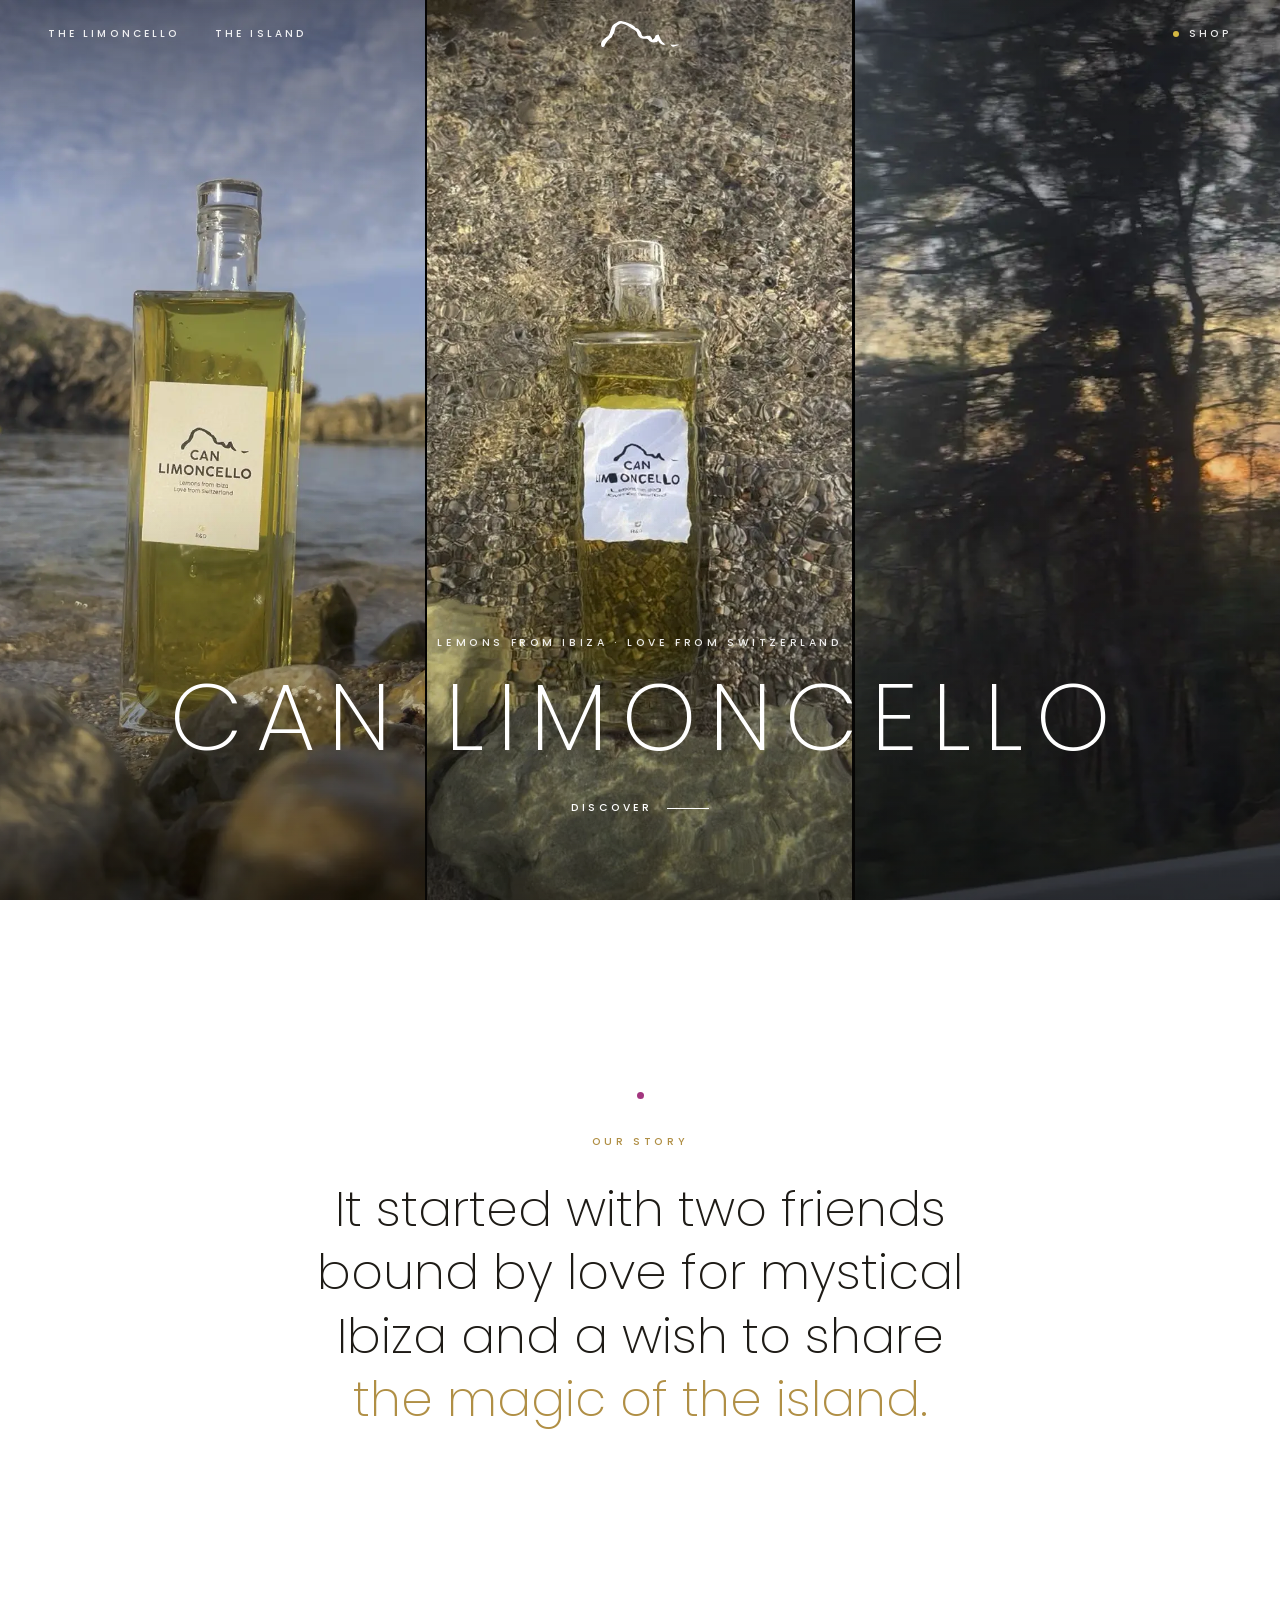
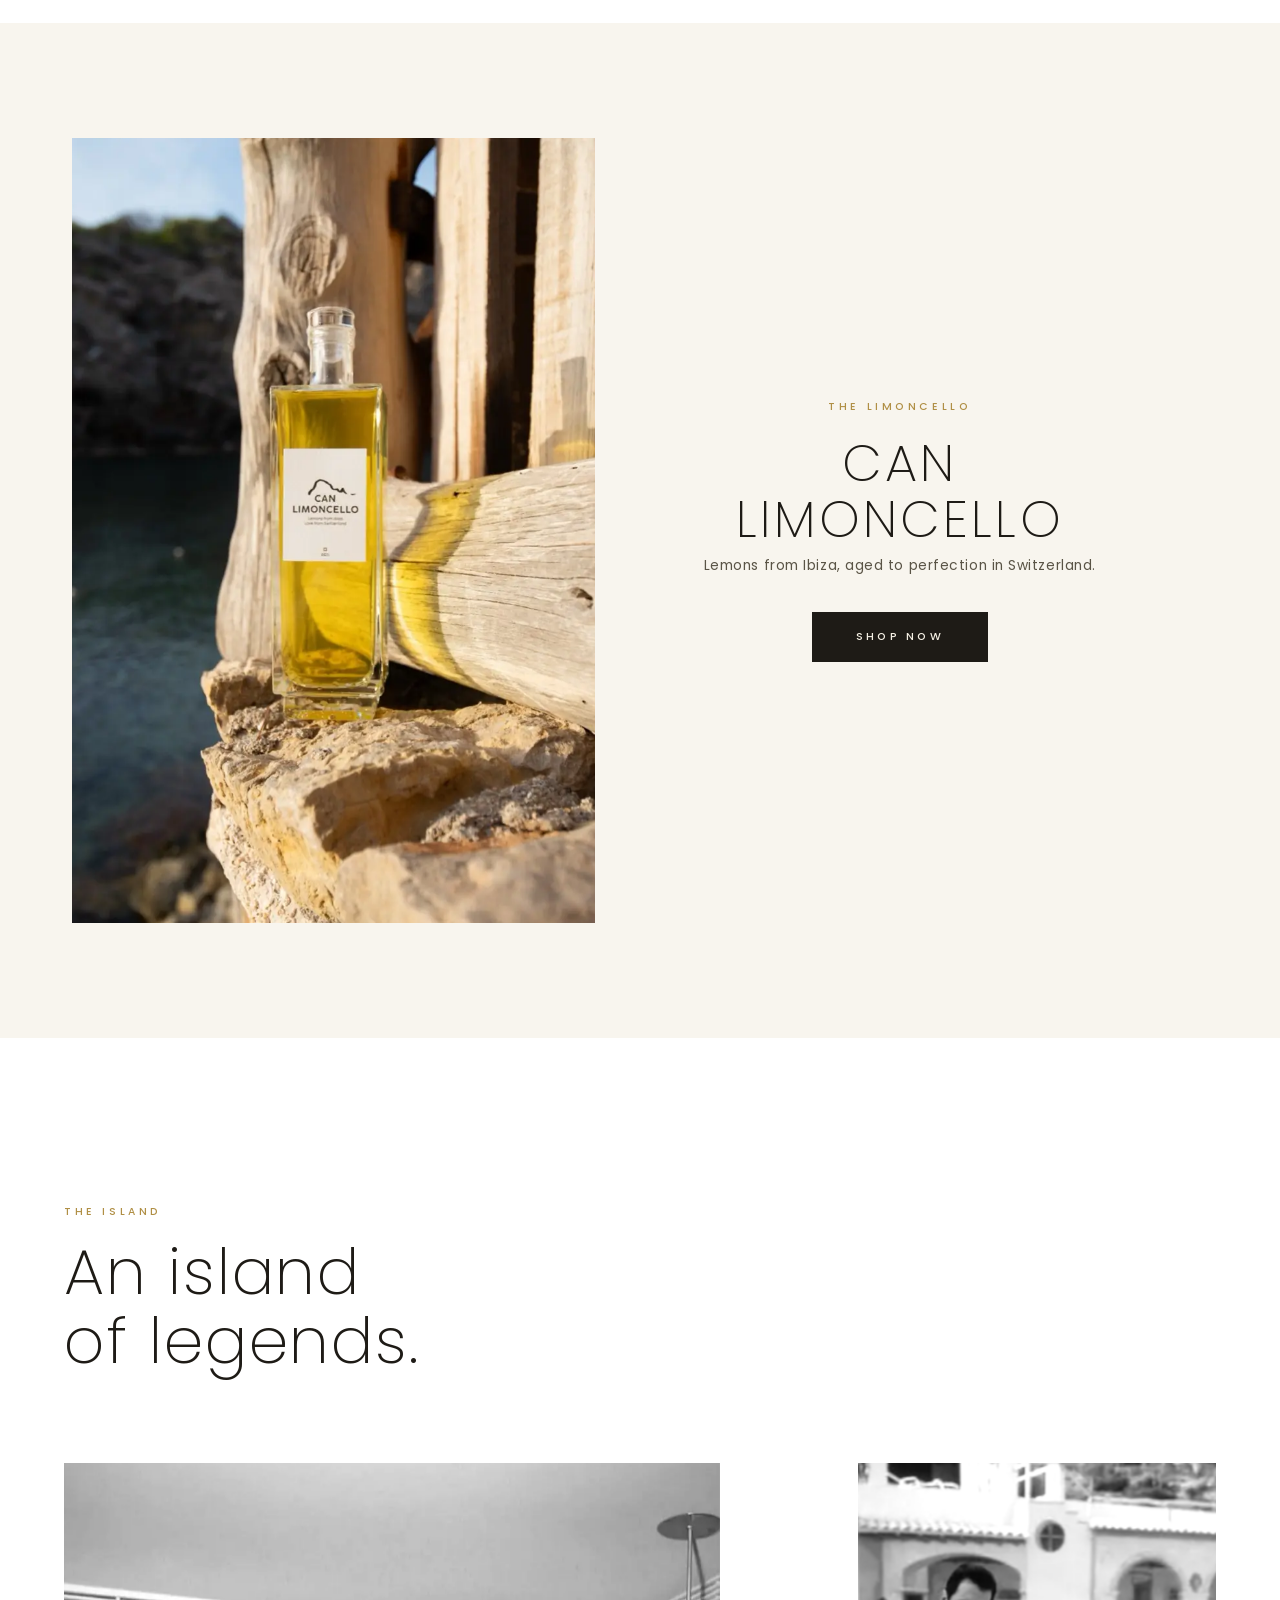
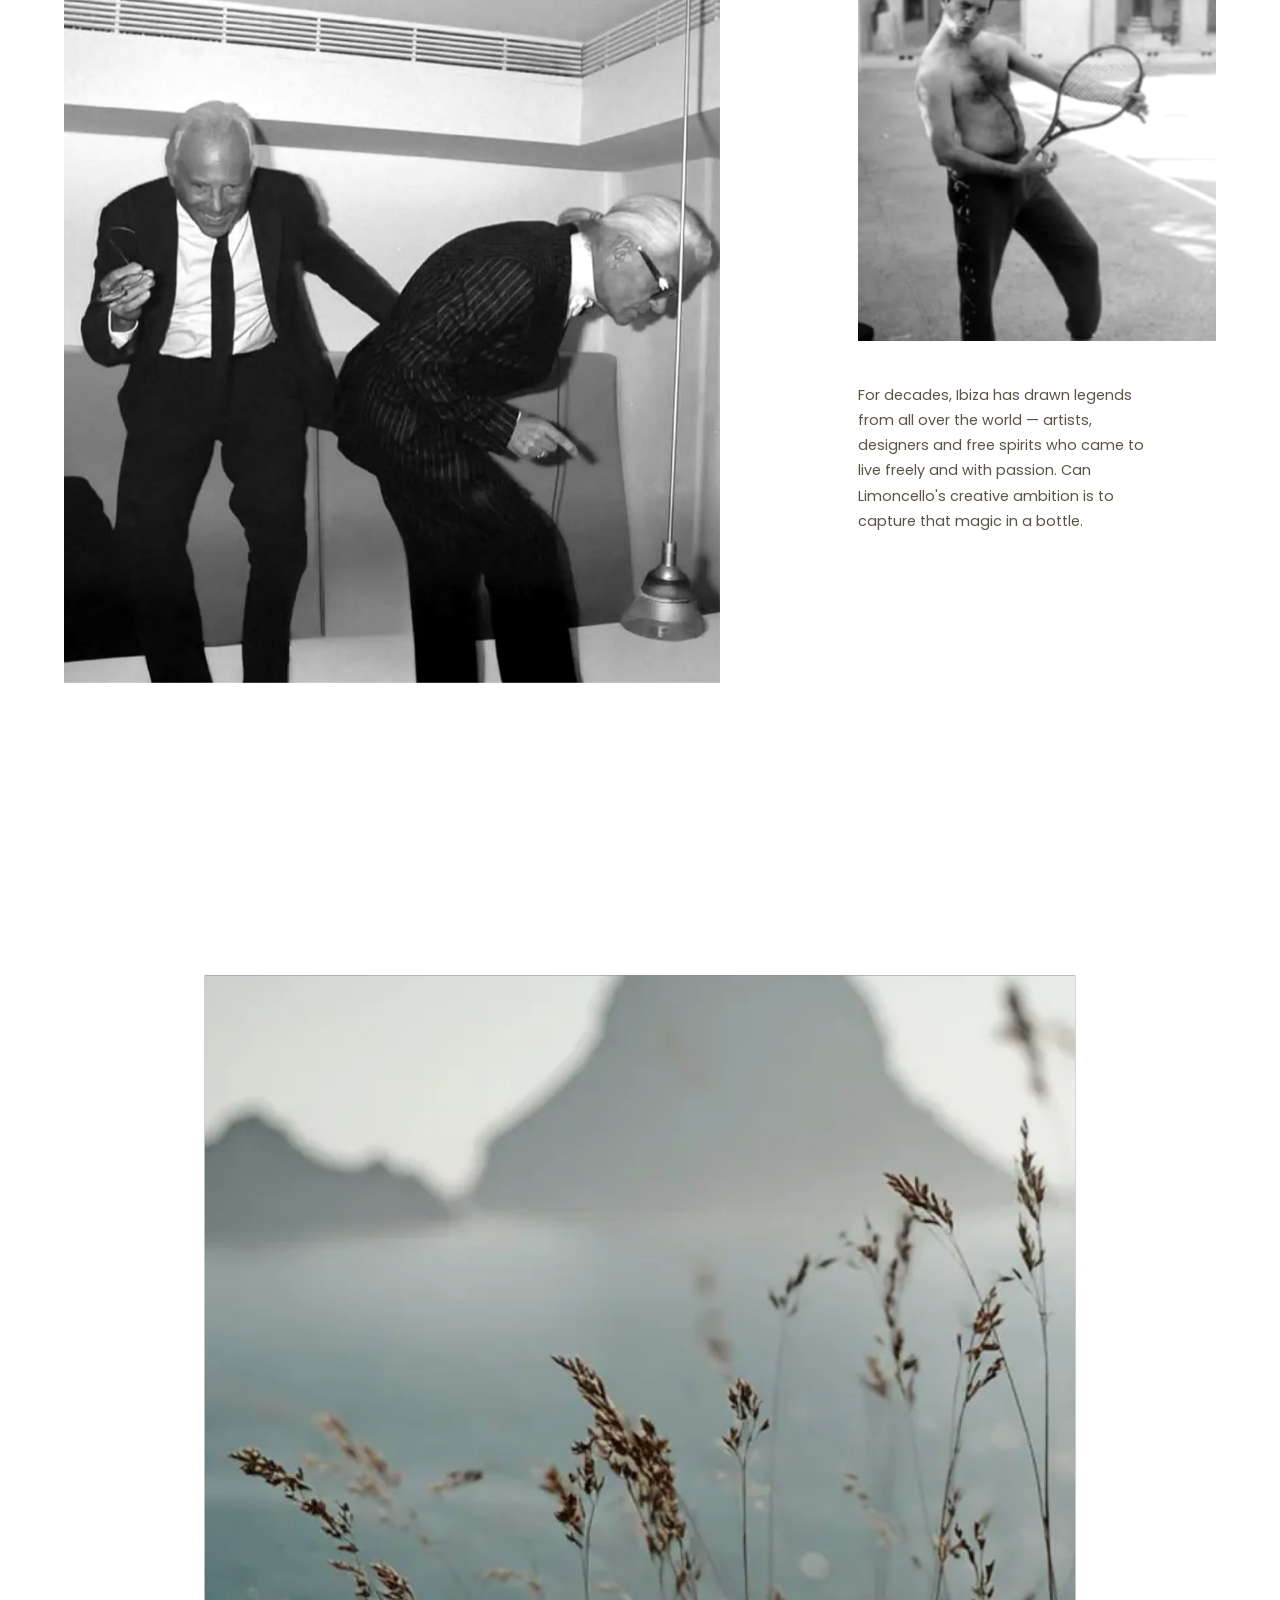
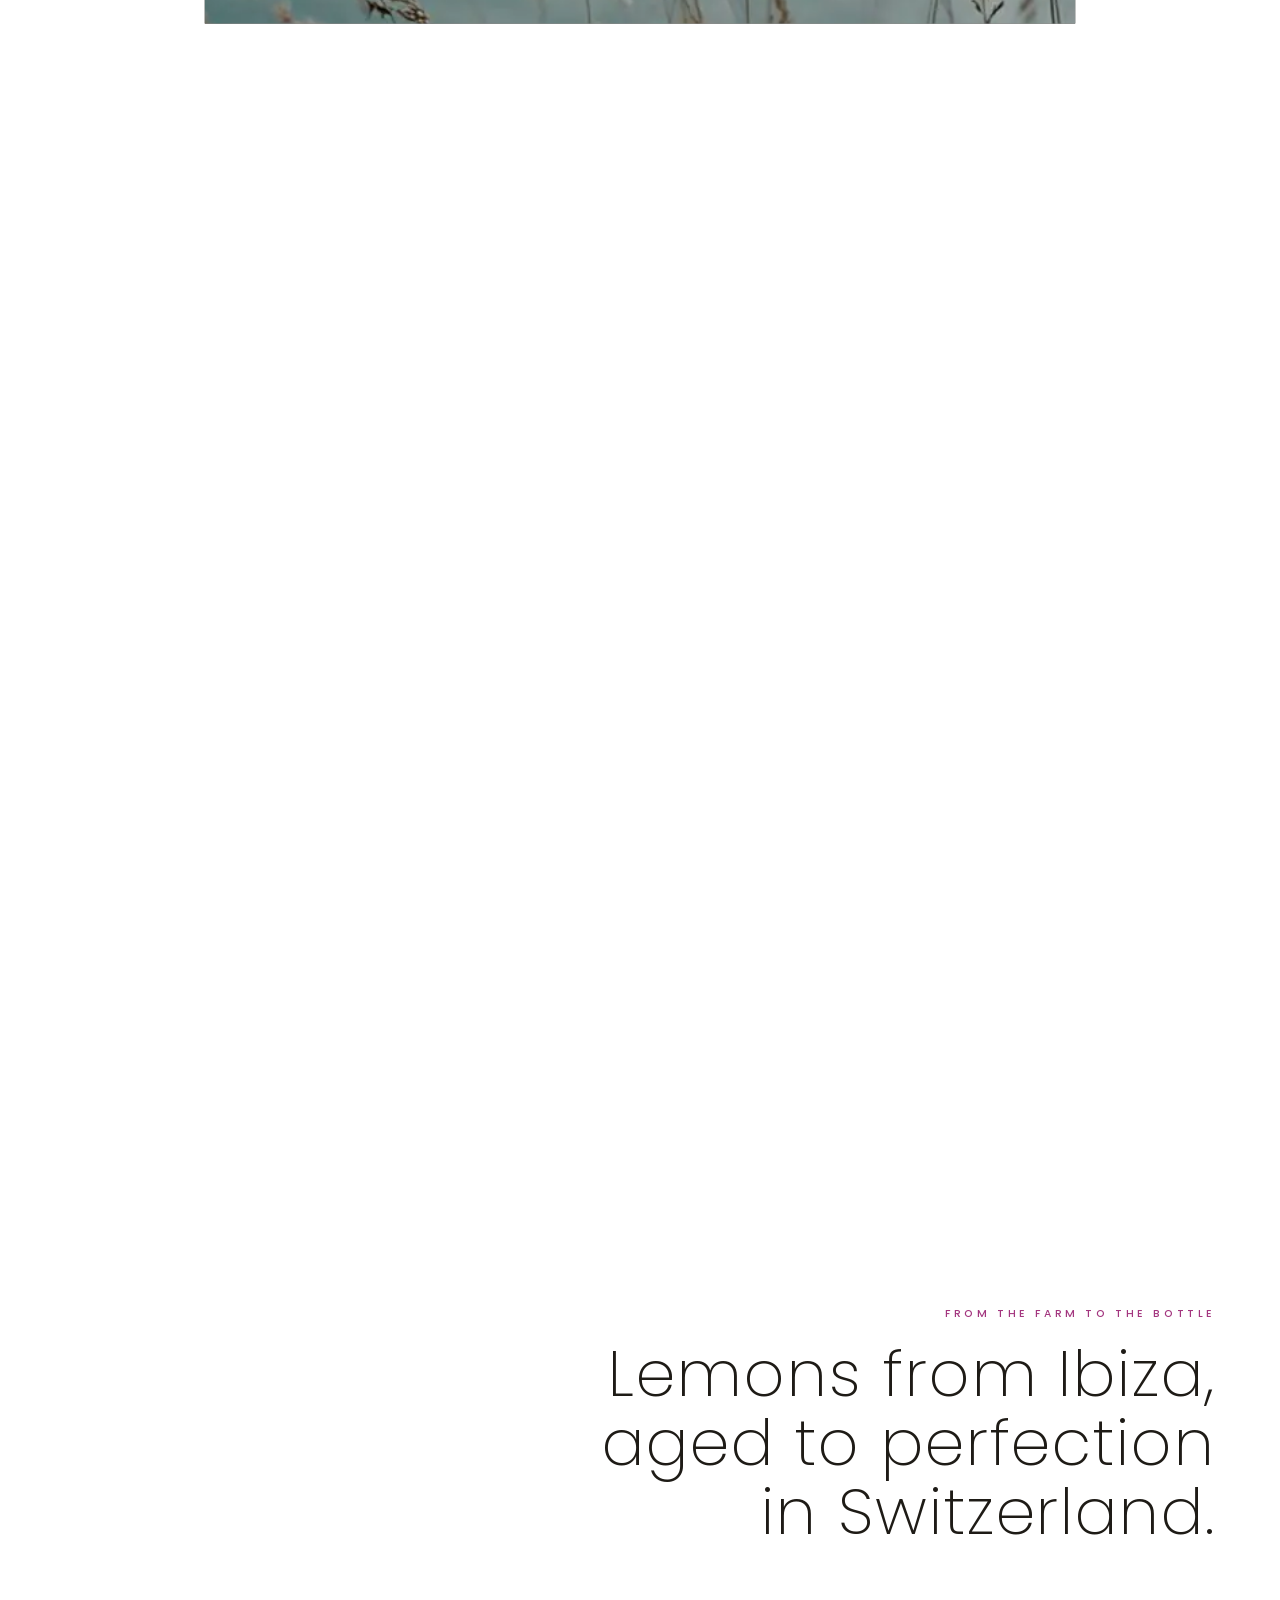
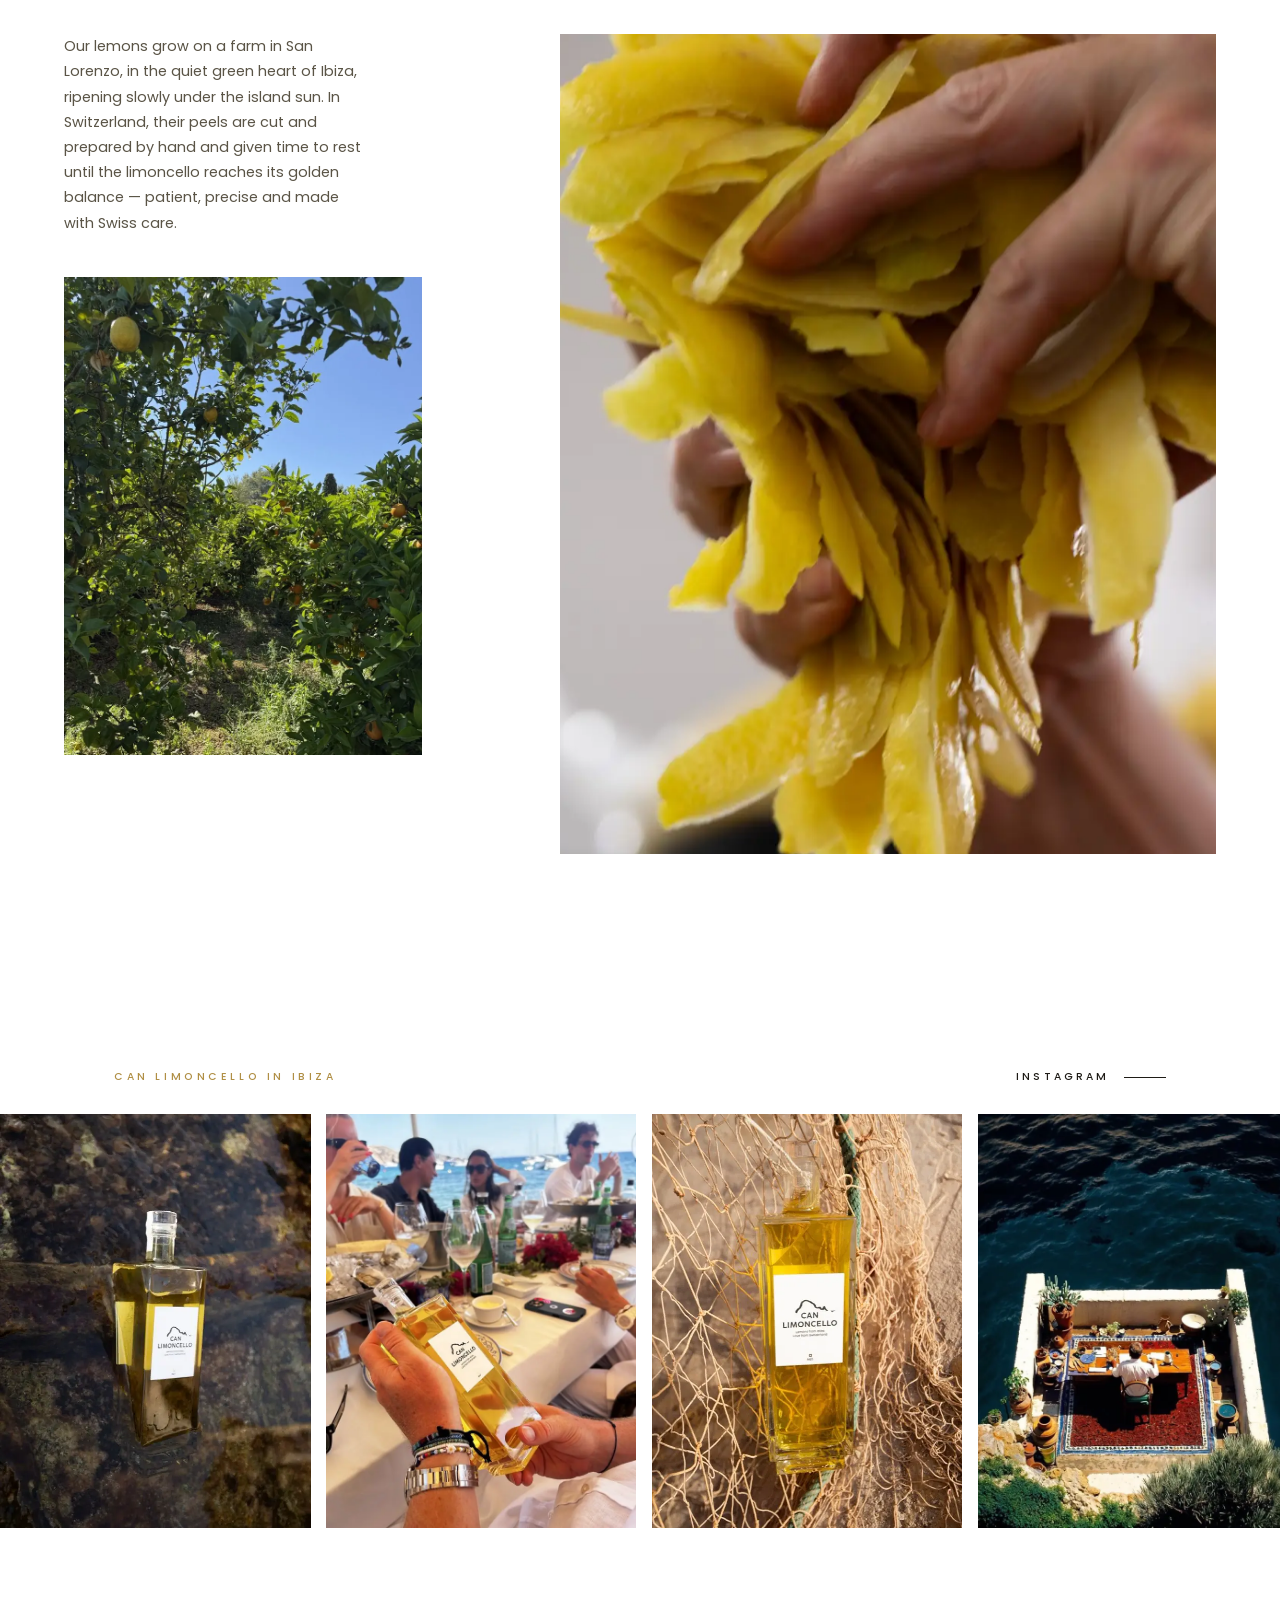
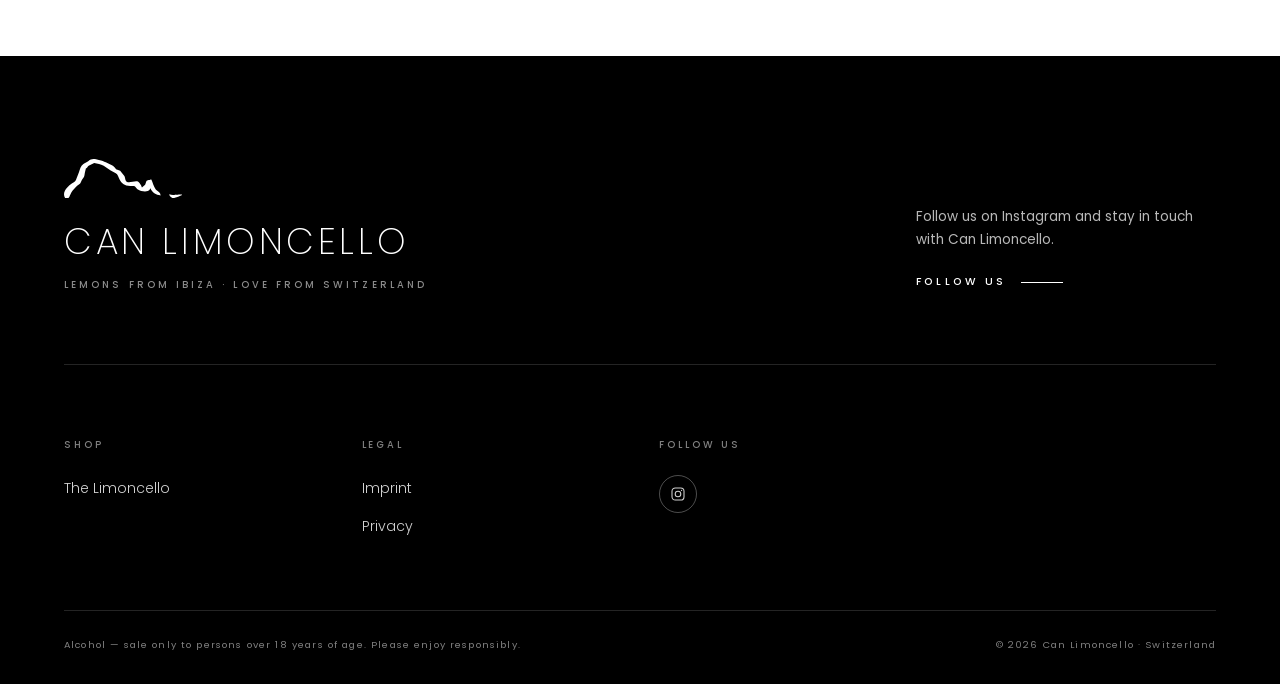
==== commit 997c34ec: "Speed up site: WebP photos, prioritised product photo, caching, shorter intro - All page photos as W" ====
--- a/index.html
+++ b/index.html
@@ -48,8 +48,8 @@
 <!-- Schrift lädt ohne das Rendern zu blockieren; nur die genutzten Schnitte -->
 <link rel="preload" as="style" href="https://fonts.googleapis.com/css2?family=Poppins:wght@200;300;400;500;600&display=swap" onload="this.onload=null;this.rel='stylesheet'">
 <noscript><link rel="stylesheet" href="https://fonts.googleapis.com/css2?family=Poppins:wght@200;300;400;500;600&display=swap"></noscript>
-<link rel="stylesheet" href="assets/css/style.css">
-<link rel="stylesheet" href="assets/css/site.css">
+<link rel="stylesheet" href="assets/css/style.css?v=20261104">
+<link rel="stylesheet" href="assets/css/site.css?v=20261104">
 
 <style>
   /* ============================================================
@@ -63,6 +63,7 @@
   /* ---------- INTRO ---------- */
   #intro{position:fixed;inset:0;z-index:9999;background:#FFFFFF;display:flex;align-items:center;justify-content:center;text-align:center;transition:opacity 1s ease}
   #intro.hide{opacity:0;pointer-events:none}
+  html.intro-seen #intro{display:none}
   #intro > p{position:absolute;left:1.5rem;right:1.5rem;font-family:var(--serif);font-weight:300;font-size:clamp(1.5rem,4vw,2.5rem);color:var(--ink);letter-spacing:.02em;opacity:0;transition:opacity .6s ease}
   #intro > p.show{opacity:1}
   #intro .intro-mark{position:absolute;display:flex;flex-direction:column;align-items:center;gap:.35rem;opacity:0;transition:opacity .6s ease}
@@ -211,6 +212,11 @@
 </style>
 </head>
 <body class="intro-lock">
+<script>
+  // Intro nur beim ersten Seitenaufruf eines Besuchs zeigen (z. B. nicht erneut,
+  // wenn man von der Produktseite zurückkommt).
+  try { if (sessionStorage.getItem('cl-intro-seen')) { document.documentElement.classList.add('intro-seen'); document.body.classList.remove('intro-lock'); } } catch (e) {}
+</script>
 
 <!-- ============================================================
      INTRO — Text, dann Logo + Markenname, danach Fade auf die Seite.
@@ -241,9 +247,9 @@
      ============================================================ -->
 <section class="hero" id="top">
   <div class="hero-media">
-    <video class="tile-1" data-src="assets/video/water-vertical.mp4" poster="assets/img/web/poster-water-vertical.jpg" muted loop playsinline preload="none"></video>
-    <video class="tile-2" data-src="assets/video/water-laying.mp4" data-poster="assets/img/web/poster-water-laying.jpg" muted loop playsinline preload="none"></video>
-    <video class="tile-3" data-src="assets/video/sunset-ride.mp4" data-poster="assets/img/web/poster-sunset-ride.jpg" muted loop playsinline preload="none"></video>
+    <video class="tile-1" data-src="assets/video/water-vertical.mp4" poster="assets/img/web/poster-water-vertical.webp" muted loop playsinline preload="none"></video>
+    <video class="tile-2" data-src="assets/video/water-laying.mp4" data-poster="assets/img/web/poster-water-laying.webp" muted loop playsinline preload="none"></video>
+    <video class="tile-3" data-src="assets/video/sunset-ride.mp4" data-poster="assets/img/web/poster-sunset-ride.webp" muted loop playsinline preload="none"></video>
   </div>
   <div class="hero-copy">
     <p class="label">Lemons from Ibiza · Love from Switzerland</p>
@@ -265,7 +271,7 @@
 <section class="product" id="limoncello">
   <div class="product-grid">
     <a class="product-media mask" href="limoncello.html" data-parallax="0.08" aria-label="Can Limoncello — product details">
-      <img data-src="assets/img/web/bottle-bay.jpg" alt="Can Limoncello bottle on a stone wall above a bay in Ibiza">
+      <img data-src="assets/img/web/bottle-bay.webp" alt="Can Limoncello bottle on a stone wall above a bay in Ibiza">
     </a>
     <div class="product-info rv rv-d1">
       <p class="label label-gold">The Limoncello</p>
@@ -287,10 +293,10 @@
   </div>
   <div class="chapter-grid">
     <figure class="c1-big">
-      <div class="frame mask" data-parallax="0.1"><img class="keep-right" data-src="assets/img/legends-karl-giorgio.jpg" alt="Karl Lagerfeld and Giorgio Armani"></div>
+      <div class="frame mask" data-parallax="0.1"><img class="keep-right" data-src="assets/img/web/legends-karl-giorgio.webp" alt="Karl Lagerfeld and Giorgio Armani"></div>
     </figure>
     <figure class="c1-side">
-      <div class="frame mask" data-parallax="0.18"><img data-src="assets/img/legends-freddy.jpg" alt="Freddie Mercury with a tennis racket"></div>
+      <div class="frame mask" data-parallax="0.18"><img data-src="assets/img/web/legends-freddy.webp" alt="Freddie Mercury with a tennis racket"></div>
       <p class="chapter-text rv">For decades, Ibiza has drawn legends from all over the world — artists, designers and free spirits who came to live freely and with passion. Can Limoncello's creative ambition is to capture that magic in a bottle.</p>
     </figure>
   </div>
@@ -300,8 +306,8 @@
 <section class="band" id="esvedra">
   <div class="band-sticky">
     <div class="band-frame">
-      <video class="v-landscape" data-src="assets/video/hero-desktop.mp4" data-poster="assets/img/web/es-vedra.jpg" muted loop playsinline preload="none"></video>
-      <video class="v-portrait" data-src="assets/video/hero-portrait.mp4" data-poster="assets/img/web/es-vedra.jpg" muted loop playsinline preload="none"></video>
+      <video class="v-landscape" data-src="assets/video/hero-desktop.mp4" data-poster="assets/img/web/es-vedra.webp" muted loop playsinline preload="none"></video>
+      <video class="v-portrait" data-src="assets/video/hero-portrait.mp4" data-poster="assets/img/web/es-vedra.webp" muted loop playsinline preload="none"></video>
     </div>
     <blockquote>
       <span class="label">Es Vedrà</span>
@@ -319,10 +325,10 @@
   <div class="chapter-grid">
     <figure class="c2-side">
       <p class="chapter-text rv">Our lemons grow on a farm in San Lorenzo, in the quiet green heart of Ibiza, ripening slowly under the island sun. In Switzerland, their peels are cut and prepared by hand and given time to rest until the limoncello reaches its golden balance — patient, precise and made with Swiss care.</p>
-      <div class="frame mask" data-parallax="0.18"><img data-src="assets/img/web/farm-san-lorenzo.jpg" alt="Rows of citrus trees at the farm in San Lorenzo, Ibiza"></div>
+      <div class="frame mask" data-parallax="0.18"><img data-src="assets/img/web/farm-san-lorenzo.webp" alt="Rows of citrus trees at the farm in San Lorenzo, Ibiza"></div>
     </figure>
     <figure class="c2-big">
-      <div class="frame mask" data-parallax="0.1"><img data-src="assets/img/web/production-peels.jpg" alt="Freshly cut lemon peels held by hand during production"></div>
+      <div class="frame mask" data-parallax="0.1"><img data-src="assets/img/web/production-peels.webp" alt="Freshly cut lemon peels held by hand during production"></div>
     </figure>
   </div>
 </section>
@@ -337,31 +343,31 @@
     <a class="line-link" href="https://www.instagram.com/canlimoncello" target="_blank" rel="noopener">Instagram</a>
   </div>
   <div class="gallery-track">
-    <figure><img data-src="assets/img/web/bottle-rockpool.jpg" alt="Can Limoncello bottle in a tidal rock pool"></figure>
-    <figure><img data-src="assets/img/web/gallery-es-xarcu.jpg" alt="Can Limoncello at the table at Es Xarcu"></figure>
-    <figure><img data-src="assets/img/web/bottle-fishing-net.jpg" alt="Can Limoncello bottle against a fishing net"></figure>
-    <figure><img data-src="assets/img/web/cliffside-desk.jpg" alt="Cliffside terrace over the sea"></figure>
-    <figure><img data-src="assets/img/web/bottle-tidepool.jpg" alt="Can Limoncello bottle by the water"></figure>
-    <figure><img data-src="assets/img/web/gallery-anita.jpg" alt="Can Limoncello at Bar Anita"></figure>
-    <figure><img data-src="assets/img/web/gallery-party.jpg" alt="Summer party in a garden with bougainvillea"></figure>
-    <figure><img data-src="assets/img/web/mountain-party-friends.jpg" alt="Two friends with Can Limoncello at a summer party"></figure>
-    <figure><img data-src="assets/img/web/bottles-lineup.jpg" alt="Bottles of Can Limoncello"></figure>
-    <figure><img data-src="assets/img/web/porxo.jpg" alt="White arches and steps"></figure>
-    <figure><img data-src="assets/img/web/bottle-moody-taverna.jpg" alt="Can Limoncello bottle in a moody taverna"></figure>
-    <figure><img data-src="assets/Ibiza%20images/hi-ibiza-sign.jpg" alt="Hï Ibiza sign"></figure>
+    <figure><img data-src="assets/img/web/bottle-rockpool.webp" alt="Can Limoncello bottle in a tidal rock pool"></figure>
+    <figure><img data-src="assets/img/web/gallery-es-xarcu.webp" alt="Can Limoncello at the table at Es Xarcu"></figure>
+    <figure><img data-src="assets/img/web/bottle-fishing-net.webp" alt="Can Limoncello bottle against a fishing net"></figure>
+    <figure><img data-src="assets/img/web/cliffside-desk.webp" alt="Cliffside terrace over the sea"></figure>
+    <figure><img data-src="assets/img/web/bottle-tidepool.webp" alt="Can Limoncello bottle by the water"></figure>
+    <figure><img data-src="assets/img/web/gallery-anita.webp" alt="Can Limoncello at Bar Anita"></figure>
+    <figure><img data-src="assets/img/web/gallery-party.webp" alt="Summer party in a garden with bougainvillea"></figure>
+    <figure><img data-src="assets/img/web/mountain-party-friends.webp" alt="Two friends with Can Limoncello at a summer party"></figure>
+    <figure><img data-src="assets/img/web/bottles-lineup.webp" alt="Bottles of Can Limoncello"></figure>
+    <figure><img data-src="assets/img/web/porxo.webp" alt="White arches and steps"></figure>
+    <figure><img data-src="assets/img/web/bottle-moody-taverna.webp" alt="Can Limoncello bottle in a moody taverna"></figure>
+    <figure><img data-src="assets/img/web/hi-ibiza-sign.webp" alt="Hï Ibiza sign"></figure>
     <!-- Duplikat der Liste für nahtlosen Loop -->
-    <figure aria-hidden="true"><img data-src="assets/img/web/bottle-rockpool.jpg" alt=""></figure>
-    <figure aria-hidden="true"><img data-src="assets/img/web/gallery-es-xarcu.jpg" alt=""></figure>
-    <figure aria-hidden="true"><img data-src="assets/img/web/bottle-fishing-net.jpg" alt=""></figure>
-    <figure aria-hidden="true"><img data-src="assets/img/web/cliffside-desk.jpg" alt=""></figure>
-    <figure aria-hidden="true"><img data-src="assets/img/web/bottle-tidepool.jpg" alt=""></figure>
-    <figure aria-hidden="true"><img data-src="assets/img/web/gallery-anita.jpg" alt=""></figure>
-    <figure aria-hidden="true"><img data-src="assets/img/web/gallery-party.jpg" alt=""></figure>
-    <figure aria-hidden="true"><img data-src="assets/img/web/mountain-party-friends.jpg" alt=""></figure>
-    <figure aria-hidden="true"><img data-src="assets/img/web/bottles-lineup.jpg" alt=""></figure>
-    <figure aria-hidden="true"><img data-src="assets/img/web/porxo.jpg" alt=""></figure>
-    <figure aria-hidden="true"><img data-src="assets/img/web/bottle-moody-taverna.jpg" alt=""></figure>
-    <figure aria-hidden="true"><img data-src="assets/Ibiza%20images/hi-ibiza-sign.jpg" alt=""></figure>
+    <figure aria-hidden="true"><img data-src="assets/img/web/bottle-rockpool.webp" alt=""></figure>
+    <figure aria-hidden="true"><img data-src="assets/img/web/gallery-es-xarcu.webp" alt=""></figure>
+    <figure aria-hidden="true"><img data-src="assets/img/web/bottle-fishing-net.webp" alt=""></figure>
+    <figure aria-hidden="true"><img data-src="assets/img/web/cliffside-desk.webp" alt=""></figure>
+    <figure aria-hidden="true"><img data-src="assets/img/web/bottle-tidepool.webp" alt=""></figure>
+    <figure aria-hidden="true"><img data-src="assets/img/web/gallery-anita.webp" alt=""></figure>
+    <figure aria-hidden="true"><img data-src="assets/img/web/gallery-party.webp" alt=""></figure>
+    <figure aria-hidden="true"><img data-src="assets/img/web/mountain-party-friends.webp" alt=""></figure>
+    <figure aria-hidden="true"><img data-src="assets/img/web/bottles-lineup.webp" alt=""></figure>
+    <figure aria-hidden="true"><img data-src="assets/img/web/porxo.webp" alt=""></figure>
+    <figure aria-hidden="true"><img data-src="assets/img/web/bottle-moody-taverna.webp" alt=""></figure>
+    <figure aria-hidden="true"><img data-src="assets/img/web/hi-ibiza-sign.webp" alt=""></figure>
   </div>
 </section>
 
@@ -576,10 +582,13 @@
   var intro = document.getElementById('intro');
   var skip = document.getElementById('introSkip');
 
-  var SHOW_TEXT1 = 300;
-  var HIDE_TEXT1 = SHOW_TEXT1 + 2000;
-  var SHOW_MARK = HIDE_TEXT1 + 900;
-  var END = SHOW_MARK + 2200;
+  if (document.documentElement.classList.contains('intro-seen')) return;
+  try { sessionStorage.setItem('cl-intro-seen', '1'); } catch (e) {}
+
+  var SHOW_TEXT1 = 200;
+  var HIDE_TEXT1 = SHOW_TEXT1 + 1600;
+  var SHOW_MARK = HIDE_TEXT1 + 600;
+  var END = SHOW_MARK + 1500;
 
   function finish() {
     t1.classList.remove('show');
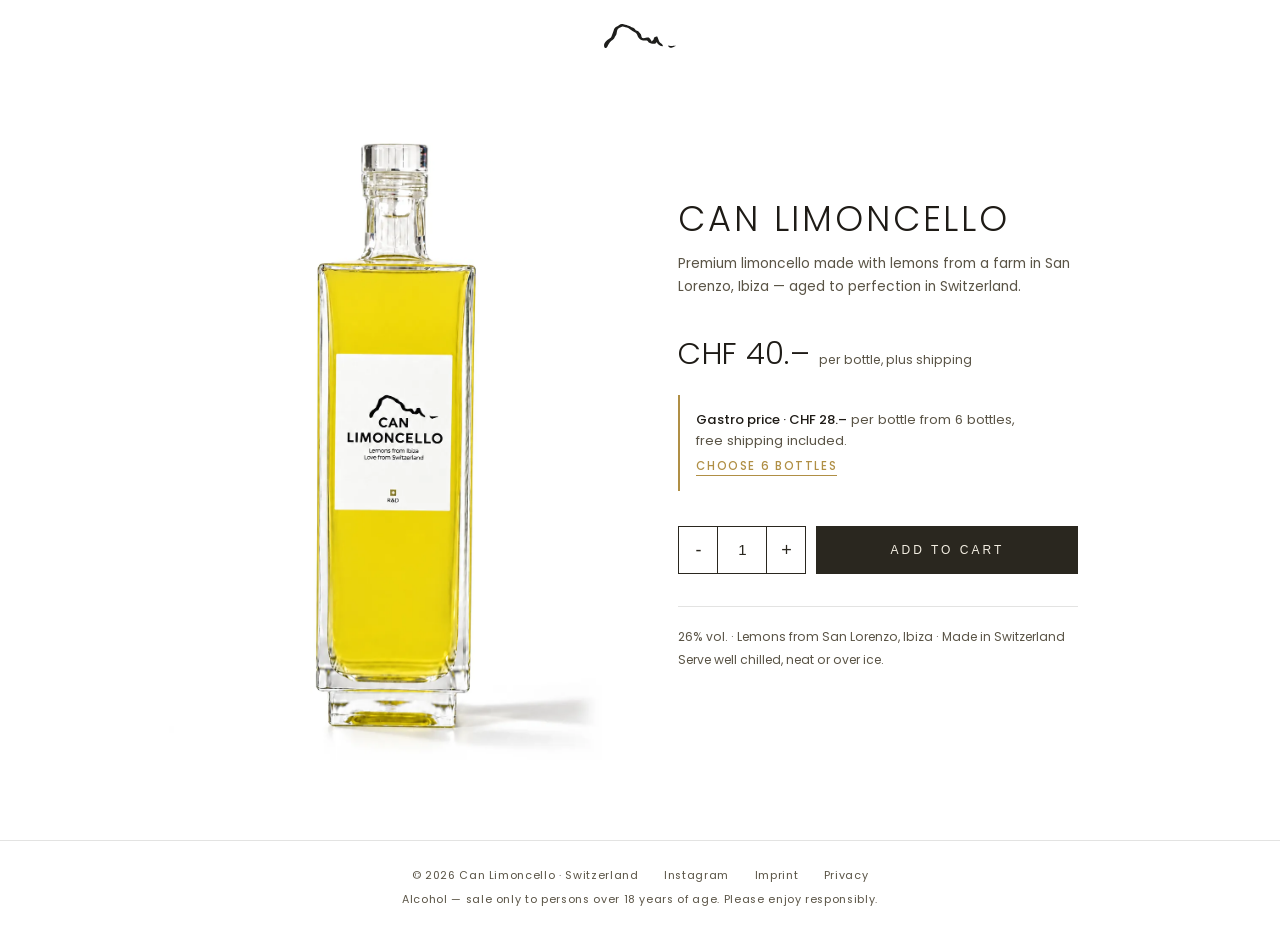
==== commit 093306c0: "Simplify site to a single minimal buy page with gastro price - One page: bottle packshot, CHF 40 per" ====
--- a/index.html
+++ b/index.html
@@ -3,17 +3,20 @@
 <head>
 <meta charset="UTF-8">
 <meta name="viewport" content="width=device-width, initial-scale=1.0">
-<title>Can Limoncello — Lemons from Ibiza · Love from Switzerland</title>
-<meta name="description" content="Can Limoncello — Lemons from Ibiza, Love from Switzerland.">
+<title>Can Limoncello — Buy Online · Lemons from Ibiza, Love from Switzerland</title>
+<meta name="description" content="Buy Can Limoncello online: premium limoncello with lemons from San Lorenzo, Ibiza, aged in Switzerland. 26% vol. CHF 40 per bottle plus shipping — gastro price from 6 bottles: CHF 28 per bottle, free shipping.">
+<link rel="canonical" href="https://canlimoncello.com/">
 
 <!-- ============================================================
+     EINSEITIGE KAUFSEITE — Ziel: Besucher kauft so schnell wie
+     möglich. Ein Produktbereich (Foto, Preise, Menge + Warenkorb,
+     Details), sonst nichts. Die frühere, ausführliche Website ist
+     auf GitHub gesichert: Branch archive/full-site bzw. Tag
+     full-site-2026-11-17.
+
      BFCACHE FIX — Nach "Checkout" navigiert Shopify in derselben
-     Registerkarte weg. Kommt man per Zurück-Button auf diese Seite
-     zurück, stellen Browser sie oft aus dem bfcache wieder her, ohne
-     JS neu auszuführen — der Buy-Button-Client hängt dann an einem
-     bereits verbrauchten Warenkorb fest und lässt sich nicht mehr
-     zur Kasse bringen. Bei einer bfcache-Wiederherstellung daher
-     hart neu laden, damit ein frischer Warenkorb entsteht.
+     Registerkarte weg. Bei Rückkehr per Zurück-Button aus dem
+     bfcache hart neu laden, damit ein frischer Warenkorb entsteht.
      ============================================================ -->
 <script type="text/javascript">
 window.addEventListener('pageshow', function (event) {
@@ -27,591 +30,187 @@
 <link rel="icon" href="assets/favicon-32.png" sizes="32x32" type="image/png">
 <link rel="apple-touch-icon" href="assets/apple-touch-icon.png">
 
-<!-- Open Graph / Link-Vorschau (WhatsApp, iMessage, Social) -->
-<meta property="og:type" content="website">
+<!-- Link-Vorschau (WhatsApp, iMessage, Social) -->
+<meta property="og:type" content="product">
 <meta property="og:site_name" content="Can Limoncello">
 <meta property="og:url" content="https://canlimoncello.com/">
 <meta property="og:title" content="Can Limoncello — Lemons from Ibiza · Love from Switzerland">
-<meta property="og:description" content="A house between the hills and a hidden cove in western Ibiza.">
-<meta property="og:image" content="https://canlimoncello.com/assets/img/bottle.jpg">
-<meta property="og:image:width" content="312">
-<meta property="og:image:height" content="922">
-<meta property="og:image:alt" content="Die Flasche Can Limoncello">
-<meta property="og:locale" content="en_US">
+<meta property="og:description" content="Premium limoncello, 26% vol. CHF 40 per bottle — gastro price from 6 bottles: CHF 28 per bottle, free shipping.">
+<meta property="og:image" content="https://canlimoncello.com/assets/img/web/packshot.jpg">
+<meta property="og:image:alt" content="Bottle of Can Limoncello">
 <meta name="twitter:card" content="summary_large_image">
-<meta name="twitter:title" content="Can Limoncello — Lemons from Ibiza · Love from Switzerland">
-<meta name="twitter:description" content="A house between the hills and a hidden cove in western Ibiza.">
-<meta name="twitter:image" content="https://canlimoncello.com/assets/img/bottle.jpg">
+
+<!-- Produktdaten für Suchmaschinen und KI-Suche (Preise müssen mit Shopify übereinstimmen) -->
+<script type="application/ld+json">
+{
+  "@context": "https://schema.org",
+  "@type": "Product",
+  "name": "Can Limoncello",
+  "brand": { "@type": "Brand", "name": "Can Limoncello" },
+  "description": "Premium limoncello made with lemons from a farm in San Lorenzo, Ibiza, and aged to perfection in Switzerland. 26% vol.",
+  "image": ["https://canlimoncello.com/assets/img/web/packshot.jpg"],
+  "additionalProperty": [
+    { "@type": "PropertyValue", "name": "Alcohol by volume", "value": "26%" }
+  ],
+  "offers": [
+    {
+      "@type": "Offer",
+      "url": "https://canlimoncello.com/",
+      "price": "40.00",
+      "priceCurrency": "CHF",
+      "availability": "https://schema.org/InStock"
+    },
+    {
+      "@type": "Offer",
+      "name": "Gastro price from 6 bottles, free shipping",
+      "url": "https://canlimoncello.com/",
+      "price": "28.00",
+      "priceCurrency": "CHF",
+      "eligibleQuantity": { "@type": "QuantitativeValue", "minValue": 6 },
+      "availability": "https://schema.org/InStock"
+    }
+  ]
+}
+</script>
 
 <link rel="preconnect" href="https://fonts.googleapis.com">
 <link rel="preconnect" href="https://fonts.gstatic.com" crossorigin>
-<!-- Schrift lädt ohne das Rendern zu blockieren; nur die genutzten Schnitte -->
 <link rel="preload" as="style" href="https://fonts.googleapis.com/css2?family=Poppins:wght@200;300;400;500;600&display=swap" onload="this.onload=null;this.rel='stylesheet'">
 <noscript><link rel="stylesheet" href="https://fonts.googleapis.com/css2?family=Poppins:wght@200;300;400;500;600&display=swap"></noscript>
-<link rel="stylesheet" href="assets/css/style.css?v=20261104">
-<link rel="stylesheet" href="assets/css/site.css?v=20261104">
+<!-- Shopify Buy Button so früh wie möglich laden (Init in assets/js/shop.js wartet darauf) -->
+<link rel="preconnect" href="https://sdks.shopifycdn.com">
+<link rel="preconnect" href="https://xy311a-ax.myshopify.com">
+<script async id="shopifySdk" src="https://sdks.shopifycdn.com/buy-button/latest/buy-button-storefront.min.js"></script>
+<link rel="preload" as="image" href="assets/img/web/packshot.webp" fetchpriority="high">
+<link rel="stylesheet" href="assets/css/style.css?v=20261117b">
+<link rel="stylesheet" href="assets/css/site.css?v=20261117b">
 
 <style>
   /* ============================================================
-     STARTSEITE — "Dom Pérignon als Limoncello": ruhige Vollbild-
-     Videos, viel Weiss, feine Versal-Typo, Schwarzweiss-Editorial
-     und scroll-gesteuerte Effekte (siehe Script "SCROLL-EFFEKTE").
-     Palette: Weiss · Kalkstein · Gold · Zitrone · Bougainvillea.
+     SCHLICHTE KAUFSEITE — weiss, die Flasche frei gestellt, ein
+     Preis, ein ruhiger Gastro-Hinweis mit "6 Flaschen wählen",
+     Menge + Warenkorb, kurze Details, eine feine Fusszeile.
+     (style.css ist Altbestand und setzt Regeln für img/footer/nav —
+     daher eigene Klassennamen und ausdrückliche Grössen.)
      ============================================================ */
-  html.intro-lock, html.intro-lock body{overflow:hidden;height:100%}
-
-  /* ---------- INTRO ---------- */
-  #intro{position:fixed;inset:0;z-index:9999;background:#FFFFFF;display:flex;align-items:center;justify-content:center;text-align:center;transition:opacity 1s ease}
-  #intro.hide{opacity:0;pointer-events:none}
-  html.intro-seen #intro{display:none}
-  #intro > p{position:absolute;left:1.5rem;right:1.5rem;font-family:var(--serif);font-weight:300;font-size:clamp(1.5rem,4vw,2.5rem);color:var(--ink);letter-spacing:.02em;opacity:0;transition:opacity .6s ease}
-  #intro > p.show{opacity:1}
-  #intro .intro-mark{position:absolute;display:flex;flex-direction:column;align-items:center;gap:.35rem;opacity:0;transition:opacity .6s ease}
-  #intro .intro-mark.show{opacity:1}
-  .intro-mark-logo{width:min(26vw,130px);height:auto}
-  .intro-mark-name{margin:0;font-family:var(--serif);font-weight:500;font-size:clamp(1.6rem,4.6vw,2.6rem);line-height:1.05;letter-spacing:0;text-transform:uppercase;color:var(--ink)}
-  .intro-skip{position:absolute;left:50%;bottom:2rem;transform:translateX(-50%);background:none;border:0;font-family:var(--sans);font-size:.66rem;letter-spacing:.26em;text-transform:uppercase;color:var(--ink);opacity:.45;cursor:pointer;padding:.5rem .7rem;transition:opacity .3s}
-  .intro-skip:hover{opacity:.9}
-
-
-  /* ---------- HERO — Triptychon aus Hochformat-Videos ----------
-     --hero (0→1) wird beim Herausscrollen per JS gesetzt:
-     Videos zoomen leicht, Text steigt auf und blendet aus. */
-  .hero{--hero:0;position:relative;height:100svh;min-height:560px;overflow:hidden;background:var(--ink);color:var(--on-dark)}
-  .hero-media{position:absolute;inset:0;display:grid;grid-template-columns:1fr;transform:scale(calc(1 + var(--hero) * .12)) translateY(calc(var(--hero) * 8%));transform-origin:50% 0;will-change:transform}
-  .hero-media video{position:static;width:100%;height:100%;object-fit:cover;display:block}
-  .hero-media .tile-2,.hero-media .tile-3{display:none}
-  @media(min-width:900px){
-    .hero-media{grid-template-columns:repeat(3,1fr);gap:2px;background:#000}
-    .hero-media .tile-2,.hero-media .tile-3{display:block}
-  }
-  .hero::after{content:"";position:absolute;inset:0;background:linear-gradient(180deg,rgba(15,13,10,.38) 0%,rgba(15,13,10,0) 22%,rgba(15,13,10,0) 55%,rgba(15,13,10,.55) 100%);pointer-events:none}
-  .hero-copy{position:absolute;left:0;right:0;bottom:clamp(3.2rem,9vh,6rem);z-index:2;text-align:center;padding:0 1.5rem;transform:translateY(calc(var(--hero) * -90px));opacity:calc(1 - var(--hero) * 1.6)}
-  .hero-copy .label{opacity:.9}
-  .hero-title{margin:1.1rem 0 1.8rem;font-family:var(--serif);font-weight:200;font-size:clamp(1.7rem,7.4vw,6.4rem);line-height:1;letter-spacing:.14em;text-transform:uppercase;padding-left:.14em}
-  @media(max-width:640px){.hero-title{font-size:8.4vw;letter-spacing:.08em;padding-left:.08em}.hero-copy .label{font-size:.56rem;letter-spacing:.22em}}
-  .hero-copy .line-link{color:var(--on-dark)}
-
-  /* ---------- MANIFEST — Wörter leuchten beim Scrollen auf ---------- */
-  .manifest{padding:clamp(7rem,16vw,12rem) 1.5rem;text-align:center;background:#FFFFFF}
-  .manifest .bloom-dot{display:block;width:7px;height:7px;border-radius:50%;background:var(--bougainvillea);margin:0 auto 2.2rem}
-  .manifest h2{max-width:22ch;margin:1.6rem auto 0;font-family:var(--serif);font-weight:200;font-size:clamp(1.7rem,3.9vw,3.1rem);line-height:1.28;color:var(--ink)}
-  .manifest h2 em{font-style:normal;color:var(--gold)}
-  .manifest h2 .w{opacity:.14;transition:opacity .5s ease}
-  .manifest h2 .w.lit{opacity:1}
-
-  /* ---------- BILD-EFFEKTE ----------
-     .mask:     Bild wird beim Erscheinen von unten "aufgedeckt".
-     [data-parallax]: Bild bewegt sich langsamer als die Seite. */
-  .mask{overflow:hidden;clip-path:inset(22% 0 0 0);transition:clip-path 1.6s var(--ease)}
-  .mask.in{clip-path:inset(0 0 0 0)}
-  .mask img{transform:translateY(var(--py,0)) scale(1.16);will-change:transform}
-  .mask img.keep-right{transform-origin:100% 50%} /* Zoom wächst nach links — rechter Bildrand (Karls Kopf) bleibt sichtbar */
-
-  /* ---------- PRODUKT ---------- */
-  .product{background:var(--limestone);padding:clamp(4rem,9vw,7.5rem) clamp(1.2rem,6vw,4.5rem)}
-  .product-grid{max-width:1180px;margin:0 auto;display:grid;grid-template-columns:1fr 1fr;gap:clamp(2.5rem,7vw,6.5rem);align-items:center}
-  .product-media{display:block;position:relative;aspect-ratio:2/3;max-height:88vh;width:100%;max-width:540px;justify-self:end;background:var(--lemon-wash)}
-  .product-media img{width:100%;height:100%;object-fit:cover;display:block}
-  .product-info{max-width:430px;text-align:center}
-  .product-info h2{margin:1.3rem 0 .5rem;font-family:var(--serif);font-weight:200;font-size:clamp(2rem,4vw,3.2rem);line-height:1.08;letter-spacing:.06em;text-transform:uppercase;color:var(--ink)}
-  .product-info .tagline{font-size:.86rem;color:var(--ink-soft);letter-spacing:.04em}
-  .shop-now{display:inline-block;margin-top:2.2rem;padding:16px 44px;background:var(--ink);color:#F4EFE3;font-size:.68rem;font-weight:500;letter-spacing:.3em;text-transform:uppercase;transition:background .3s,color .3s}
-  .shop-now:hover{background:var(--gold);color:var(--ink)}
-  @media(max-width:640px){
-    .product{padding:2.6rem 1.2rem 2.8rem}
-    .product-grid{gap:1.4rem}
-    .product .product-media{aspect-ratio:20/21;width:100%;max-width:none;height:auto;max-height:none}
-    .product .product-media img{object-position:50% 47%;transform:none}
-    .product-info h2{font-size:1.75rem;margin:.7rem 0 .4rem}
-    .product-info h2 br{display:none}
-    .product-info .tagline{font-size:.8rem}
-    .shop-now{margin-top:1.6rem}
-  }
+  body{background:#FFFFFF;color:var(--ink)}
+
+  .s-head{display:flex;justify-content:center;align-items:center;height:72px}
+  .s-head img{width:72px;height:auto;object-fit:contain}
+
+  .s-main{max-width:1040px;margin:0 auto;padding:clamp(.5rem,3vw,2.5rem) clamp(1.2rem,5vw,3rem) clamp(3rem,7vw,5rem);display:grid;grid-template-columns:minmax(0,1fr) minmax(0,1fr);gap:clamp(1.5rem,6vw,5rem);align-items:center}
+  .s-photo{margin:0;display:flex;justify-content:center}
+  .s-photo img{width:auto;height:auto;max-width:100%;max-height:min(78vh,720px);object-fit:contain}
+
+  .s-info{max-width:400px;width:100%}
+  .s-info h1{font-family:var(--serif);font-weight:300;font-size:clamp(1.6rem,3vw,2.2rem);line-height:1.1;letter-spacing:.08em;text-transform:uppercase}
+  .s-lead{margin-top:.8rem;font-size:.86rem;line-height:1.7;color:var(--ink-soft)}
+
+  .s-price{margin-top:2rem;display:flex;align-items:baseline;gap:.6rem}
+  .s-price strong{font-weight:300;font-size:1.9rem;letter-spacing:.01em}
+  .s-price span{font-size:.78rem;color:var(--ink-soft)}
+
+  /* Gastropreis: ruhiger Hinweis mit Abkürzung auf 6 Flaschen */
+  .s-gastro{margin:1rem 0 1.6rem;padding:.9rem 0 .9rem 1rem;border-left:2px solid var(--gold);font-size:.82rem;line-height:1.6;color:var(--ink-soft)}
+  .s-gastro b{font-weight:500;color:var(--ink)}
+  .s-pick{display:inline-block;margin-top:.35rem;padding:0;border:0;background:none;font:inherit;font-size:.72rem;font-weight:500;letter-spacing:.14em;text-transform:uppercase;color:var(--gold);border-bottom:1px solid currentColor;cursor:pointer}
+  .s-pick:hover{color:var(--ink)}
+
+  .s-specs{margin-top:2rem;padding-top:1.1rem;border-top:1px solid var(--line);font-size:.76rem;line-height:1.9;color:var(--ink-soft)}
+
+  .s-foot{display:flex;flex-wrap:wrap;justify-content:center;gap:.4rem 1.6rem;padding:1.6rem 1.2rem 2.2rem;border-top:1px solid var(--line);font-size:.68rem;letter-spacing:.06em;color:var(--ink-soft);background:#FFFFFF}
+  .s-foot a:hover{color:var(--ink)}
+  .s-foot .s-age{flex-basis:100%;text-align:center}
+
   @media(max-width:820px){
-    .product-grid{grid-template-columns:1fr}
-    .product-media{justify-self:center;max-height:80vh;max-width:440px}
-    .product-info{margin:0 auto}
-  }
-
-  /* ---------- DIE INSEL — Schwarzweiss-Editorial, 2 Bilder pro Kapitel ---------- */
-  .chapter{padding:clamp(6rem,13vw,11rem) clamp(1.2rem,5vw,4rem);background:#FFFFFF}
-  .chapter-head{max-width:1240px;margin:0 auto clamp(3rem,7vw,5.5rem)}
-  .chapter-head h2{font-family:var(--serif);font-weight:200;font-size:clamp(2rem,5vw,4.2rem);line-height:1.08;letter-spacing:.03em;margin-top:1rem;color:var(--ink)}
-  .chapter-grid{max-width:1240px;margin:0 auto;display:grid;grid-template-columns:repeat(12,1fr);column-gap:clamp(1rem,3vw,2.6rem);align-items:start}
-  .chapter figure{margin:0}
-  .chapter .frame{position:relative}
-  .chapter .frame img{width:100%;height:100%;object-fit:cover;display:block;filter:grayscale(1) contrast(1.06) brightness(1.02);transition:filter 1.2s var(--ease)}
-  .chapter figure:hover .frame img{filter:grayscale(0) contrast(1) brightness(1)}
-  .chapter-color .frame img,.chapter-color figure:hover .frame img{filter:none}
-  .chapter-text{font-size:.9rem;line-height:1.75;color:var(--ink-soft);max-width:34ch}
-  /* Kapitel I: gross links, klein rechts versetzt */
-  .c1-big{grid-column:1 / span 7}
-  .c1-big .frame{aspect-ratio:4/5}
-  .c1-side{grid-column:9 / span 4;margin-top:clamp(6rem,22vw,20rem)}
-  .c1-side .frame{aspect-ratio:3/4}
-  .c1-side .chapter-text{margin-top:2.6rem}
-  /* Kapitel II: gespiegelt */
-  .c2-side{grid-column:1 / span 4;margin-top:clamp(4rem,14vw,13rem)}
-  .c2-side .frame{aspect-ratio:3/4}
-  .c2-side .chapter-text{margin-bottom:2.6rem}
-  .c2-big{grid-column:6 / span 7}
-  .c2-big .frame{aspect-ratio:4/5}
-  .chapter-2 .chapter-head{text-align:right}
-  @media(max-width:820px){
-    .chapter-grid{grid-template-columns:1fr;row-gap:3.5rem}
-    .c1-big,.c1-side,.c2-side,.c2-big{grid-column:auto;margin-top:0}
-    .c1-side,.c2-side{width:78%;justify-self:end}
-    .c2-side{justify-self:start}
-    .chapter-2 .chapter-head{text-align:left}
-  }
-
-  /* ---------- ES VEDRÀ — Band wächst auf Vollbild, bleibt stehen,
-     Zitat erscheint (Sticky-Scroll). --grow und --band per JS. ---------- */
-  .band{--grow:0;--band:0;position:relative;height:210vh;background:#FFFFFF}
-  .band-sticky{position:sticky;top:0;height:100vh;height:100svh;overflow:hidden}
-  .band-frame{position:absolute;inset:0;overflow:hidden;background:var(--ink);clip-path:inset(calc((1 - var(--grow)) * 14%) calc((1 - var(--grow)) * 16%));will-change:clip-path}
-  .band video{position:absolute;inset:0;width:100%;height:100%;object-fit:cover;transform:scale(calc(1.18 - var(--grow) * .1 - var(--band) * .08))}
-  .band .v-portrait{display:block}.band .v-landscape{display:none}
-  @media(min-aspect-ratio:1/1){.band .v-portrait{display:none}.band .v-landscape{display:block}}
-  .band-frame::after{content:"";position:absolute;inset:0;background:rgba(15,13,10,calc(.08 + var(--band) * .3))}
-  .band blockquote{position:absolute;inset:0;z-index:2;display:flex;flex-direction:column;align-items:center;justify-content:center;text-align:center;padding:0 1.5rem;color:var(--on-dark);font-family:var(--serif);font-weight:200;font-size:clamp(1.6rem,3.8vw,3rem);line-height:1.3;opacity:clamp(0, calc((var(--band) - .12) * 3.5), 1);transform:translateY(calc((1 - var(--band)) * 60px))}
-  .band blockquote p{max-width:24ch}
-  .band blockquote .label{display:block;margin-bottom:1.6rem;font-size:.62rem;opacity:.9}
-
-  /* ---------- GALERIE — langsam laufendes Band ---------- */
-  .gallery{padding:clamp(2rem,4vw,3rem) 0 clamp(5rem,10vw,8rem);background:#FFFFFF;overflow:hidden}
-  .gallery-head{display:flex;justify-content:space-between;align-items:baseline;gap:1rem;max-width:1180px;margin:0 auto 1.8rem;padding:0 clamp(1.2rem,5vw,4rem)}
-  .gallery-head .line-link{color:var(--ink)}
-  .gallery-track{display:flex;gap:clamp(.6rem,1.2vw,1rem);width:max-content;animation:gallery-scroll 90s linear infinite}
-  .gallery:hover .gallery-track{animation-play-state:paused}
-  .gallery-track figure{flex:0 0 auto;height:clamp(300px,46vh,520px);aspect-ratio:3/4;overflow:hidden}
-  .gallery-track img{width:100%;height:100%;object-fit:cover;display:block}
-  @keyframes gallery-scroll{from{transform:translateX(0)}to{transform:translateX(-50%)}}
-  /* Reduce Motion (z. B. iPhone-Einstellung): Galerie läuft trotzdem, aber Bild für Bild —
-     3.5s stehen, 1s gleiten. Keyframes gelten für 12 Bilder; bei Änderung der
-     Bilderzahl neu berechnen (Schritt = 50% / Anzahl). */
-  @keyframes gallery-scroll-reduced{0.0000%{transform:translateX(-0.0000%)} 6.4815%{transform:translateX(-0.0000%)} 8.3333%{transform:translateX(-4.1667%)} 14.8148%{transform:translateX(-4.1667%)} 16.6667%{transform:translateX(-8.3333%)} 23.1481%{transform:translateX(-8.3333%)} 25.0000%{transform:translateX(-12.5000%)} 31.4815%{transform:translateX(-12.5000%)} 33.3333%{transform:translateX(-16.6667%)} 39.8148%{transform:translateX(-16.6667%)} 41.6667%{transform:translateX(-20.8333%)} 48.1481%{transform:translateX(-20.8333%)} 50.0000%{transform:translateX(-25.0000%)} 56.4815%{transform:translateX(-25.0000%)} 58.3333%{transform:translateX(-29.1667%)} 64.8148%{transform:translateX(-29.1667%)} 66.6667%{transform:translateX(-33.3333%)} 73.1481%{transform:translateX(-33.3333%)} 75.0000%{transform:translateX(-37.5000%)} 81.4815%{transform:translateX(-37.5000%)} 83.3333%{transform:translateX(-41.6667%)} 89.8148%{transform:translateX(-41.6667%)} 91.6667%{transform:translateX(-45.8333%)} 98.1481%{transform:translateX(-45.8333%)} 100%{transform:translateX(-50%)}}
-
-
-
-  @media(prefers-reduced-motion: reduce){
-    .mask{clip-path:none;transition:none}
-    .mask img{transform:none}
-    .manifest h2 .w{opacity:1}
-    .hero-media,.hero-copy{transform:none;opacity:1}
-    .band{height:auto}
-    .band-sticky{position:relative;height:90vh}
-    .band-frame{clip-path:none}
-    .band video{transform:none}
-    .band blockquote{opacity:1;transform:none}
-    .gallery-track{animation:gallery-scroll-reduced 54s ease-in-out infinite}
-    .chapter .frame img{transition:none}
-    #intro > p, #intro .intro-mark, #intro{transition:none}
+    .s-head{height:60px}
+    .s-main{grid-template-columns:1fr;gap:1rem;padding-top:0}
+    .s-photo img{max-height:46vh}
+    .s-info{max-width:none}
+    .s-price{margin-top:1.4rem}
   }
 </style>
 </head>
-<body class="intro-lock">
+<body>
+
+<header class="s-head">
+  <img src="assets/img/es-vedra-mark.svg" alt="Can Limoncello" width="85" height="28">
+</header>
+
+<main class="s-main">
+  <figure class="s-photo">
+    <img src="assets/img/web/packshot.webp" width="1024" height="1535" fetchpriority="high" alt="Bottle of Can Limoncello">
+  </figure>
+
+  <div class="s-info">
+    <h1>Can Limoncello</h1>
+    <p class="s-lead">Premium limoncello made with lemons from a farm in San Lorenzo, Ibiza — aged to perfection in Switzerland.</p>
+
+    <!-- PREISE — müssen mit den Shopify-Einstellungen übereinstimmen
+         (Gastropreis CHF 28 + Gratisversand ab 6 Flaschen). -->
+    <p class="s-price"><strong>CHF 40.–</strong><span>per bottle, plus shipping</span></p>
+
+    <div class="s-gastro">
+      <b>Gastro price · CHF 28.–</b> per bottle from 6 bottles, free&nbsp;shipping included.<br>
+      <button type="button" class="s-pick" id="pickSix">Choose 6 bottles</button>
+    </div>
+
+    <!-- SHOPIFY — Menge + In den Warenkorb (Logik in assets/js/shop.js).
+         Der Platzhalter ist sofort sichtbar und wird gegen den echten
+         Shopify-Button getauscht, sobald dieser geladen ist. -->
+    <div class="landing-buy" id="buyBox">
+      <div class="buy-fallback" id="buyFallback">
+        <div class="bf-qty" aria-hidden="true"><span class="bf-minus">-</span><span class="bf-num" id="bfNum">1</span><span class="bf-plus">+</span></div>
+        <button type="button" class="bf-btn" id="buyFallbackBtn">Add to cart</button>
+      </div>
+      <div class="buy-live" id='product-component-1784379987175'></div>
+    </div>
+
+    <p class="s-specs">26% vol. · Lemons from San Lorenzo, Ibiza · Made in Switzerland<br>Serve well chilled, neat or over ice.</p>
+  </div>
+</main>
+
+<div class="s-foot" role="contentinfo">
+  <span>© 2026 Can Limoncello · Switzerland</span>
+  <a href="https://www.instagram.com/canlimoncello" target="_blank" rel="noopener">Instagram</a>
+  <a href="impressum.html">Imprint</a>
+  <a href="datenschutz.html">Privacy</a>
+  <span class="s-age">Alcohol — sale only to persons over 18 years of age. Please enjoy responsibly.</span>
+</div>
+
+<!-- ============================================================
+     "Choose 6 bottles" — stellt die Menge auf 6. Ist Shopify schon
+     geladen, wird dessen Mengenauswahl direkt angepasst; sonst wird
+     die Zahl gemerkt und beim Laden übernommen (siehe clApplyQty in
+     assets/js/shop.js).
+     ============================================================ -->
 <script>
-  // Intro nur beim ersten Seitenaufruf eines Besuchs zeigen (z. B. nicht erneut,
-  // wenn man von der Produktseite zurückkommt).
-  try { if (sessionStorage.getItem('cl-intro-seen')) { document.documentElement.classList.add('intro-seen'); document.body.classList.remove('intro-lock'); } } catch (e) {}
-</script>
-
-<!-- ============================================================
-     INTRO — Text, dann Logo + Markenname, danach Fade auf die Seite.
-     ============================================================ -->
-<div id="intro">
-  <p id="introText1">Ready to belong?</p>
-  <div id="introMark" class="intro-mark">
-    <img class="intro-mark-logo" src="assets/img/es-vedra-mark.svg" alt="Es Vedrà">
-    <p class="intro-mark-name">Can<br>Limoncello</p>
-  </div>
-  <button id="introSkip" type="button" class="intro-skip">Skip</button>
-</div>
-
-<!-- NAV — transparent über dem Hero, weiss nach dem Scrollen -->
-<header class="site-nav" id="siteNav">
-  <nav class="nav-links" aria-label="Sections">
-    <a href="limoncello.html">The Limoncello</a>
-    <a href="#island">The Island</a>
-  </nav>
-  <a class="nav-logo" href="#top" aria-label="Can Limoncello"><img src="assets/img/es-vedra-mark.svg" alt="Es Vedrà" width="85" height="28"></a>
-  <a class="nav-shop" href="limoncello.html">Shop</a>
-</header>
-
-<!-- ============================================================
-     HERO — Desktop: drei Hochformat-Videos nebeneinander
-     (Triptychon). Mobil: nur das erste. Videos werden per
-     data-src erst geladen, wenn sie sichtbar sind (siehe unten).
-     ============================================================ -->
-<section class="hero" id="top">
-  <div class="hero-media">
-    <video class="tile-1" data-src="assets/video/water-vertical.mp4" poster="assets/img/web/poster-water-vertical.webp" muted loop playsinline preload="none"></video>
-    <video class="tile-2" data-src="assets/video/water-laying.mp4" data-poster="assets/img/web/poster-water-laying.webp" muted loop playsinline preload="none"></video>
-    <video class="tile-3" data-src="assets/video/sunset-ride.mp4" data-poster="assets/img/web/poster-sunset-ride.webp" muted loop playsinline preload="none"></video>
-  </div>
-  <div class="hero-copy">
-    <p class="label">Lemons from Ibiza · Love from Switzerland</p>
-    <h1 class="hero-title">Can Limoncello</h1>
-    <a class="line-link" href="#limoncello">Discover</a>
-  </div>
-</section>
-
-<!-- MANIFEST -->
-<section class="manifest">
-  <span class="bloom-dot rv" aria-hidden="true"></span>
-  <p class="label label-gold rv">Our story</p>
-  <h2 id="manifestText">It started with two friends bound by love for mystical Ibiza and a wish to share <em>the magic of the island.</em></h2>
-</section>
-
-<!-- ============================================================
-     PRODUKT — Teaser: Flaschenbild, Name, eine Zeile, "Shop now" → Produktseite.
-     ============================================================ -->
-<section class="product" id="limoncello">
-  <div class="product-grid">
-    <a class="product-media mask" href="limoncello.html" data-parallax="0.08" aria-label="Can Limoncello — product details">
-      <img data-src="assets/img/web/bottle-bay.webp" alt="Can Limoncello bottle on a stone wall above a bay in Ibiza">
-    </a>
-    <div class="product-info rv rv-d1">
-      <p class="label label-gold">The Limoncello</p>
-      <h2><a href="limoncello.html">Can <br>Limoncello</a></h2>
-      <p class="tagline">Lemons from Ibiza, aged to perfection in Switzerland.</p>
-      <a class="shop-now" href="limoncello.html">Shop now</a>
-    </div>
-  </div>
-</section>
-
-<!-- ============================================================
-     DIE INSEL — Archivbilder in Schwarzweiss (CSS-Filter),
-     Farbe erscheint beim Hovern.
-     ============================================================ -->
-<section class="chapter chapter-1" id="island">
-  <div class="chapter-head rv">
-    <p class="label label-gold">The Island</p>
-    <h2>An island<br>of legends.</h2>
-  </div>
-  <div class="chapter-grid">
-    <figure class="c1-big">
-      <div class="frame mask" data-parallax="0.1"><img class="keep-right" data-src="assets/img/web/legends-karl-giorgio.webp" alt="Karl Lagerfeld and Giorgio Armani"></div>
-    </figure>
-    <figure class="c1-side">
-      <div class="frame mask" data-parallax="0.18"><img data-src="assets/img/web/legends-freddy.webp" alt="Freddie Mercury with a tennis racket"></div>
-      <p class="chapter-text rv">For decades, Ibiza has drawn legends from all over the world — artists, designers and free spirits who came to live freely and with passion. Can Limoncello's creative ambition is to capture that magic in a bottle.</p>
-    </figure>
-  </div>
-</section>
-
-<!-- ES VEDRÀ — Band wächst beim Scrollen auf Vollbild, Zitat erscheint -->
-<section class="band" id="esvedra">
-  <div class="band-sticky">
-    <div class="band-frame">
-      <video class="v-landscape" data-src="assets/video/hero-desktop.mp4" data-poster="assets/img/web/es-vedra.webp" muted loop playsinline preload="none"></video>
-      <video class="v-portrait" data-src="assets/video/hero-portrait.mp4" data-poster="assets/img/web/es-vedra.webp" muted loop playsinline preload="none"></video>
-    </div>
-    <blockquote>
-      <span class="label">Es Vedrà</span>
-      <p>Take a sip, close your eyes, and let Ibiza find you.</p>
-    </blockquote>
-  </div>
-</section>
-
-<!-- PRODUKTION — gespiegelt, in Farbe: Zitronen vom Hof → Schweizer Produktion -->
-<section class="chapter chapter-2 chapter-color" id="production">
-  <div class="chapter-head rv">
-    <p class="label label-bloom">From the farm to the bottle</p>
-    <h2>Lemons from Ibiza,<br>aged to perfection<br>in Switzerland.</h2>
-  </div>
-  <div class="chapter-grid">
-    <figure class="c2-side">
-      <p class="chapter-text rv">Our lemons grow on a farm in San Lorenzo, in the quiet green heart of Ibiza, ripening slowly under the island sun. In Switzerland, their peels are cut and prepared by hand and given time to rest until the limoncello reaches its golden balance — patient, precise and made with Swiss care.</p>
-      <div class="frame mask" data-parallax="0.18"><img data-src="assets/img/web/farm-san-lorenzo.webp" alt="Rows of citrus trees at the farm in San Lorenzo, Ibiza"></div>
-    </figure>
-    <figure class="c2-big">
-      <div class="frame mask" data-parallax="0.1"><img data-src="assets/img/web/production-peels.webp" alt="Freshly cut lemon peels held by hand during production"></div>
-    </figure>
-  </div>
-</section>
-
-<!-- ============================================================
-     GALERIE — langsam laufendes Band, Liste doppelt für
-     nahtlosen Loop (CSS-Animation, pausiert beim Hovern).
-     ============================================================ -->
-<section class="gallery">
-  <div class="gallery-head">
-    <p class="label label-gold">Can Limoncello in Ibiza</p>
-    <a class="line-link" href="https://www.instagram.com/canlimoncello" target="_blank" rel="noopener">Instagram</a>
-  </div>
-  <div class="gallery-track">
-    <figure><img data-src="assets/img/web/bottle-rockpool.webp" alt="Can Limoncello bottle in a tidal rock pool"></figure>
-    <figure><img data-src="assets/img/web/gallery-es-xarcu.webp" alt="Can Limoncello at the table at Es Xarcu"></figure>
-    <figure><img data-src="assets/img/web/bottle-fishing-net.webp" alt="Can Limoncello bottle against a fishing net"></figure>
-    <figure><img data-src="assets/img/web/cliffside-desk.webp" alt="Cliffside terrace over the sea"></figure>
-    <figure><img data-src="assets/img/web/bottle-tidepool.webp" alt="Can Limoncello bottle by the water"></figure>
-    <figure><img data-src="assets/img/web/gallery-anita.webp" alt="Can Limoncello at Bar Anita"></figure>
-    <figure><img data-src="assets/img/web/gallery-party.webp" alt="Summer party in a garden with bougainvillea"></figure>
-    <figure><img data-src="assets/img/web/mountain-party-friends.webp" alt="Two friends with Can Limoncello at a summer party"></figure>
-    <figure><img data-src="assets/img/web/bottles-lineup.webp" alt="Bottles of Can Limoncello"></figure>
-    <figure><img data-src="assets/img/web/porxo.webp" alt="White arches and steps"></figure>
-    <figure><img data-src="assets/img/web/bottle-moody-taverna.webp" alt="Can Limoncello bottle in a moody taverna"></figure>
-    <figure><img data-src="assets/img/web/hi-ibiza-sign.webp" alt="Hï Ibiza sign"></figure>
-    <!-- Duplikat der Liste für nahtlosen Loop -->
-    <figure aria-hidden="true"><img data-src="assets/img/web/bottle-rockpool.webp" alt=""></figure>
-    <figure aria-hidden="true"><img data-src="assets/img/web/gallery-es-xarcu.webp" alt=""></figure>
-    <figure aria-hidden="true"><img data-src="assets/img/web/bottle-fishing-net.webp" alt=""></figure>
-    <figure aria-hidden="true"><img data-src="assets/img/web/cliffside-desk.webp" alt=""></figure>
-    <figure aria-hidden="true"><img data-src="assets/img/web/bottle-tidepool.webp" alt=""></figure>
-    <figure aria-hidden="true"><img data-src="assets/img/web/gallery-anita.webp" alt=""></figure>
-    <figure aria-hidden="true"><img data-src="assets/img/web/gallery-party.webp" alt=""></figure>
-    <figure aria-hidden="true"><img data-src="assets/img/web/mountain-party-friends.webp" alt=""></figure>
-    <figure aria-hidden="true"><img data-src="assets/img/web/bottles-lineup.webp" alt=""></figure>
-    <figure aria-hidden="true"><img data-src="assets/img/web/porxo.webp" alt=""></figure>
-    <figure aria-hidden="true"><img data-src="assets/img/web/bottle-moody-taverna.webp" alt=""></figure>
-    <figure aria-hidden="true"><img data-src="assets/img/web/hi-ibiza-sign.webp" alt=""></figure>
-  </div>
-</section>
-
-<!-- ============================================================
-     FOOTER — Aufbau nach Dom Pérignon (Wortmarke, Link-Gruppen,
-     Rechtliches). Es-Vedrà-Zeichen in Weiss.
-     ============================================================ -->
-<footer class="site-foot" id="siteFoot">
-  <div class="foot-wrap">
-    <div class="foot-top">
-      <div>
-        <svg class="foot-horizon" viewBox="0 0 85.08 28.38" aria-hidden="true">
-          <g fill="#FFFFFF">
-            <path d="M50.53,19.53c-2.13-.23-3.85.14-5.6-.4-5.82-1.81-4.77-7.33-7.59-8.84l-3.68-1.97-5.06-3.48c-2.19-1.11-4.41-1.52-6.84-1.98l-3.98,1.96c-.66.33-1.09,1.67-2.01,1.97l-.61,2.56c-.34,1.44-.28,3.16-1.27,4.31-.83.96-1.27,1.77-1.64,2.95-.47,1.54-2.35,2.24-3.51,3.34-6.22,5.86-3.49,9.4-7.93,8.19-1.62-2.62-.61-5.65,1.55-7.68,1.08-1.01,2.01-2.05,3.26-2.82,1.15-.72,2.59-1.51,3.05-2.71l2.1-5.46c.79-2.06,1.09-4.45,3.21-5.88,1.08-.73,2.76-1.4,3.69-2.17C19.41-.04,21.04-.26,23.1.24c6.19,1.52,5.88,1.65,11.49,4.29,1.23.58,2.23,1.69,2.92,2.88l2.99,1.14,3.02,3.63c.38.54.65,2.26.84,2.92,1.1,3.77,6.81-.12,9.18,1.34.81.5,1.67,2.04,1.95,2.44.28.4.71,1.71.71,1.71l2.28-2.04c.24-.33.85-2.62,1.02-2.76.17-.14,3.24-1.11,3.42-.96.18.14,1.88,4.6,1.88,4.6.39.95,1.22,2.37,1.97,3.09,1.24,1.04,2.69,1.65,2.93,3.74-3.44-.11-6.19-2.21-7.42-5.08l-.67,1.2c-1.09,1.38-5.48,1.51-8.63-.6-.64-.43-1.57-2.15-2.45-2.24"/>
-            <path d="M85.04,25.65c.28.26-1.16.87-5.12,2.29-.78.28-1.37.33-2.07-.05-1.06-.57-2.02-1.38-1.97-2.53,1.04.34,1.98.63,2.95.58,0,0,5.93-.55,6.21-.29"/>
-          </g>
-        </svg>
-        <p class="foot-word">Can Limoncello</p>
-        <p class="foot-motto">Lemons from Ibiza · Love from Switzerland</p>
-      </div>
-      <div class="foot-touch">
-        <p>Follow us on Instagram and stay in touch with Can Limoncello.</p>
-        <a class="line-link" href="https://www.instagram.com/canlimoncello" target="_blank" rel="noopener">Follow us</a>
-      </div>
-    </div>
-
-    <div class="foot-cols">
-      <div>
-        <h3>Shop</h3>
-        <ul>
-          <li><a href="limoncello.html">The Limoncello</a></li>
-        </ul>
-      </div>
-      <div>
-        <h3>Legal</h3>
-        <ul>
-          <li><a href="impressum.html">Imprint</a></li>
-          <li><a href="datenschutz.html">Privacy</a></li>
-        </ul>
-      </div>
-      <div>
-        <h3>Follow us</h3>
-        <a class="foot-insta" href="https://www.instagram.com/canlimoncello" target="_blank" rel="noopener" aria-label="Instagram">
-          <svg viewBox="0 0 24 24" fill="none" stroke="currentColor" stroke-width="1.6" aria-hidden="true"><rect x="3" y="3" width="18" height="18" rx="5"/><circle cx="12" cy="12" r="4.2"/><circle cx="17.4" cy="6.6" r=".9" fill="currentColor" stroke="none"/></svg>
-        </a>
-      </div>
-    </div>
-
-    <div class="foot-legal">
-      <span>Alcohol — sale only to persons over 18 years of age. Please enjoy responsibly.</span>
-      <nav aria-label="Legal">
-        <span>© 2026 Can Limoncello · Switzerland</span>
-      </nav>
-    </div>
-  </div>
-</footer>
-
-<!-- ============================================================
-     SCROLL-EFFEKTE / VIDEOS / REVEAL
-     - Nav wird nach dem Hero weiss.
-     - Hero: Videos zoomen, Text blendet beim Herausscrollen aus.
-     - Manifest: Wörter leuchten nacheinander auf.
-     - [data-parallax]: Bild im Rahmen bewegt sich verzögert.
-     - Es-Vedrà-Band: wächst auf Vollbild, bleibt stehen, Zitat
-       erscheint (CSS-Variablen --grow / --band).
-     - .rv / .mask: Einblenden bzw. Aufdecken beim Erscheinen.
-     - Videos laden erst, wenn sichtbar und nicht per CSS
-       ausgeblendet, und pausieren ausserhalb.
-     Alles per requestAnimationFrame, bei reduced motion aus.
-     ============================================================ -->
-<script type="text/javascript">
 (function () {
-  var nav = document.getElementById('siteNav');
-  var hero = document.querySelector('.hero');
-  var band = document.querySelector('.band');
-  var manifest = document.getElementById('manifestText');
-  var parallax = Array.prototype.slice.call(document.querySelectorAll('[data-parallax]'));
-  var reduced = window.matchMedia('(prefers-reduced-motion: reduce)').matches;
-
-  function clamp(v) { return Math.max(0, Math.min(1, v)); }
-
-  // Manifest-Text in Wort-Spans zerlegen (auch innerhalb von <em>)
-  var words = [];
-  function splitWords(node) {
-    Array.prototype.slice.call(node.childNodes).forEach(function (child) {
-      if (child.nodeType === 3) {
-        var frag = document.createDocumentFragment();
-        child.textContent.split(/(\s+)/).forEach(function (part) {
-          if (!part) return;
-          if (/^\s+$/.test(part)) { frag.appendChild(document.createTextNode(part)); return; }
-          var s = document.createElement('span');
-          s.className = 'w';
-          s.textContent = part;
-          words.push(s);
-          frag.appendChild(s);
-        });
-        node.replaceChild(frag, child);
-      } else if (child.nodeType === 1) {
-        splitWords(child);
-      }
-    });
+  window.clPendingQty = null;
+  function shopDoc() {
+    var f = document.querySelector('iframe[name^="frame-product"]');
+    try { return f && f.contentDocument; } catch (e) { return null; }
   }
-  if (!reduced) splitWords(manifest);
-
-  var ticking = false;
-  function update() {
-    ticking = false;
-    var vh = window.innerHeight;
-    var y = window.scrollY;
-
-    nav.classList.toggle('scrolled', y > hero.offsetHeight - 80);
-    if (reduced) return;
-
-    // Hero
-    hero.style.setProperty('--hero', clamp(y / hero.offsetHeight).toFixed(3));
-
-    // Manifest-Wörter
-    var mr = manifest.getBoundingClientRect();
-    var mp = clamp((vh * 0.9 - mr.top) / (vh * 0.55));
-    var lit = Math.round(mp * words.length);
-    for (var i = 0; i < words.length; i++) words[i].classList.toggle('lit', i < lit);
-
-    // Parallax
-    parallax.forEach(function (el) {
-      var r = el.getBoundingClientRect();
-      if (r.bottom < -100 || r.top > vh + 100) return;
-      var speed = parseFloat(el.dataset.parallax) || 0.1;
-      var offset = (r.top + r.height / 2 - vh / 2) * -speed;
-      var max = r.height * 0.07; // passt zum scale(1.16) des Bildes
-      el.style.setProperty('--py', Math.max(-max, Math.min(max, offset)).toFixed(1) + 'px');
-    });
-
-    // Es-Vedrà-Band
-    var br = band.getBoundingClientRect();
-    band.style.setProperty('--grow', clamp(1 - br.top / vh).toFixed(3));
-    band.style.setProperty('--band', clamp(-br.top / (br.height - vh)).toFixed(3));
-  }
-  function requestUpdate() {
-    if (!ticking) { ticking = true; window.requestAnimationFrame(update); }
-  }
-  window.addEventListener('scroll', requestUpdate, { passive: true });
-  window.addEventListener('resize', requestUpdate);
-  update();
-
-  var videos = document.querySelectorAll('video[data-src]');
-  var reveals = document.querySelectorAll('.rv, .mask');
-
-  // Bilder mit data-src erst kurz bevor sie ins Bild kommen laden
-  // (Galerie: alle Bilder auf einmal, sobald die Galerie naht).
-  function loadImg(img) { if (img.dataset.src) { img.src = img.dataset.src; img.removeAttribute('data-src'); } }
-  var lazyImgs = document.querySelectorAll('img[data-src]');
-  var gallery = document.querySelector('.gallery');
-  if (!('IntersectionObserver' in window)) {
-    lazyImgs.forEach(loadImg);
-    reveals.forEach(function (el) { el.classList.add('in'); });
-    return;
-  }
-  var iObs = new IntersectionObserver(function (entries) {
-    entries.forEach(function (e) {
-      if (!e.isIntersecting) return;
-      if (e.target === gallery) gallery.querySelectorAll('img[data-src]').forEach(loadImg);
-      else loadImg(e.target);
-      iObs.unobserve(e.target);
-    });
-  }, { rootMargin: '900px 0px' });
-  lazyImgs.forEach(function (img) { if (!gallery.contains(img)) iObs.observe(img); });
-  iObs.observe(gallery);
-
-  if (!reduced) {
-    // Videos (die grössten Dateien) starten erst nach dem Seiten-Load, damit
-    // Bilder und der Shopify-Button zuerst Bandbreite bekommen.
-    var pageLoaded = document.readyState === 'complete';
-    var visible = [];
-    function startVideo(v) {
-      if (!v.src) { v.src = v.dataset.src; }
-      var p = v.play();
-      if (p && p.catch) { p.catch(function () {}); }
-    }
-    var vObs = new IntersectionObserver(function (entries) {
-      entries.forEach(function (e) {
-        var v = e.target;
-        if (e.isIntersecting && v.offsetParent !== null) {
-          if (v.dataset.poster && !v.poster) { v.poster = v.dataset.poster; }
-          if (visible.indexOf(v) < 0) visible.push(v);
-          if (pageLoaded) startVideo(v);
-        } else {
-          visible = visible.filter(function (x) { return x !== v; });
-          if (v.src) v.pause();
-        }
-      });
-    }, { rootMargin: '200px 0px' });
-    videos.forEach(function (v) { vObs.observe(v); });
-    window.addEventListener('load', function () {
-      pageLoaded = true;
-      visible.forEach(startVideo);
-    });
-  }
-
-  var rObs = new IntersectionObserver(function (entries) {
-    entries.forEach(function (e) {
-      if (e.isIntersecting) { e.target.classList.add('in'); rObs.unobserve(e.target); }
-    });
-  }, { threshold: 0.12 });
-  reveals.forEach(function (el) { rObs.observe(el); });
-})();
-</script>
-
-<script type="text/javascript">
-(function () {
-  var t1 = document.getElementById('introText1');
-  var mark = document.getElementById('introMark');
-  var intro = document.getElementById('intro');
-  var skip = document.getElementById('introSkip');
-
-  if (document.documentElement.classList.contains('intro-seen')) return;
-  try { sessionStorage.setItem('cl-intro-seen', '1'); } catch (e) {}
-
-  var SHOW_TEXT1 = 200;
-  var HIDE_TEXT1 = SHOW_TEXT1 + 1600;
-  var SHOW_MARK = HIDE_TEXT1 + 600;
-  var END = SHOW_MARK + 1500;
-
-  function finish() {
-    t1.classList.remove('show');
-    mark.classList.remove('show');
-    intro.classList.add('hide');
-    document.body.classList.remove('intro-lock');
-    document.documentElement.classList.remove('intro-lock');
-  }
-
-  var timers = [
-    setTimeout(function () { t1.classList.add('show'); }, SHOW_TEXT1),
-    setTimeout(function () { t1.classList.remove('show'); }, HIDE_TEXT1),
-    setTimeout(function () { mark.classList.add('show'); }, SHOW_MARK),
-    setTimeout(finish, END)
-  ];
-
-  skip.addEventListener('click', function () {
-    timers.forEach(clearTimeout);
-    finish();
+  // Menge im Shopify-Iframe per Plus/Minus auf n bringen
+  window.clApplyQty = function (doc) {
+    var n = window.clPendingQty;
+    if (!n || !doc) return;
+    // Elemente bei jedem Schritt neu holen (Shopify zeichnet nach Änderungen neu)
+    function q(sel) { return doc.querySelector(sel); }
+    if (!q('.shopify-buy__quantity')) return;
+    var guard = 50;
+    while (parseInt(q('.shopify-buy__quantity').value, 10) < n && guard--) q('.shopify-buy__quantity-increment').click();
+    while (parseInt(q('.shopify-buy__quantity').value, 10) > n && guard--) q('.shopify-buy__quantity-decrement').click();
+    window.clPendingQty = null;
+  };
+  document.getElementById('pickSix').addEventListener('click', function () {
+    window.clPendingQty = 6;
+    document.getElementById('bfNum').textContent = '6';
+    if (document.getElementById('buyBox').classList.contains('ready')) window.clApplyQty(shopDoc());
   });
 })();
 </script>
 
-<!-- Der Shopify-Kaufbereich ist nur auf der Produktseite (limoncello.html, assets/js/shop.js). -->
+<script src="assets/js/shop.js?v=20261117b"></script>
 </body>
 </html>
--- a/assets/css/site.css
+++ b/assets/css/site.css
@@ -48,13 +48,14 @@
 /* ---------- KAUFBEREICH ---------- */
 .landing-buy{position:relative;margin-top:2.2rem}
 /* Platzhalter — Masse 1:1 wie im Shopify-Iframe (dort rendert die Systemschrift) */
-.buy-fallback{font-family:sans-serif;text-align:left;font-size:14px;line-height:16.8px;color:#4C4C4C}
-.bf-price{font-size:15.4px;line-height:18.48px;color:#2A271F;margin:0 0 15px}
-.bf-tier{display:block;color:#B08F45;border:1px solid #B08F45;padding:10px 18px 11px;margin:14px 0 2px;line-height:1.35}
-.bf-tier-label{display:block;font-size:10px;font-weight:600;letter-spacing:.16em;text-transform:uppercase;margin-bottom:3px}
-.bf-tier-offer{display:block;font-size:15px;font-weight:500;letter-spacing:.02em}
-.bf-btn-line{margin:20px 0 0}
-.bf-btn{font-family:sans-serif;font-size:12px;line-height:14.4px;font-weight:400;letter-spacing:3px;text-transform:uppercase;color:#F4EFE3;background:#2A271F;border:0;border-radius:0;padding:16px 34px;width:100%;cursor:pointer;transition:background .3s,color .3s}
+/* Platzhalter für Mengenauswahl + Button — Masse 1:1 wie im Shopify-Iframe
+   (dort rendert die Systemschrift). Wird gegen den echten Button getauscht. */
+.buy-fallback{display:flex;height:48px;font-family:sans-serif;color:#2A271F}
+.bf-qty{display:flex;flex:0 0 128px;height:48px}
+.bf-qty span{display:flex;align-items:center;justify-content:center;box-sizing:border-box;height:48px}
+.bf-minus,.bf-plus{width:40px;border:1px solid #2A271F;font-family:"Helvetica Neue",Helvetica,Arial,sans-serif;font-size:18px}
+.bf-num{width:48px;border-top:1px solid #2A271F;border-bottom:1px solid #2A271F;background:#fff;font-size:15px}
+.bf-btn{flex:1 1 auto;margin-left:10px;height:48px;font-family:sans-serif;font-size:12px;line-height:14.4px;font-weight:400;letter-spacing:3px;text-transform:uppercase;color:#F4EFE3;background:#2A271F;border:0;border-radius:0;padding:0 16px;cursor:pointer;transition:background .3s,color .3s}
 .bf-btn:hover{background:#B08F45;color:#2A271F}
 .buy-live{position:absolute;top:0;left:0;right:0;opacity:0;pointer-events:none}
 #buyBox.ready .buy-live{position:static;opacity:1;pointer-events:auto}
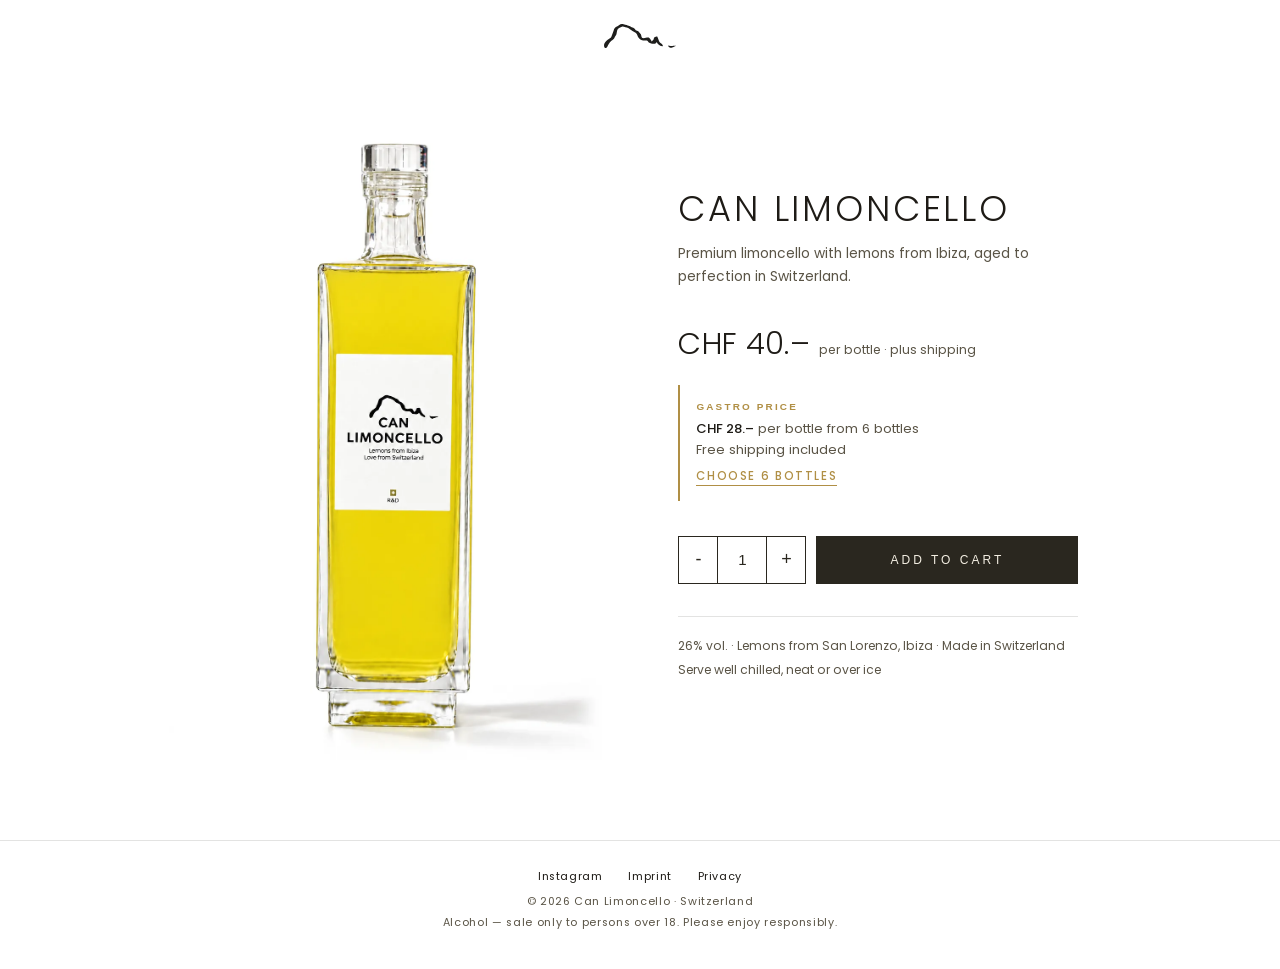
==== commit 2316a455: "Improve mobile layout: centered, more air, structured gastro card Co-Authored-By: Claude Opus 5.5 <n" ====
--- a/index.html
+++ b/index.html
@@ -112,22 +112,36 @@
 
   /* Gastropreis: ruhiger Hinweis mit Abkürzung auf 6 Flaschen */
   .s-gastro{margin:1rem 0 1.6rem;padding:.9rem 0 .9rem 1rem;border-left:2px solid var(--gold);font-size:.82rem;line-height:1.6;color:var(--ink-soft)}
+  .s-gastro .g-title{font-size:.62rem;font-weight:600;letter-spacing:.22em;text-transform:uppercase;color:var(--gold);margin-bottom:.15rem}
   .s-gastro b{font-weight:500;color:var(--ink)}
-  .s-pick{display:inline-block;margin-top:.35rem;padding:0;border:0;background:none;font:inherit;font-size:.72rem;font-weight:500;letter-spacing:.14em;text-transform:uppercase;color:var(--gold);border-bottom:1px solid currentColor;cursor:pointer}
+  .s-pick{display:inline-block;margin-top:.45rem;padding:0;border:0;background:none;font:inherit;font-size:.72rem;font-weight:500;letter-spacing:.14em;text-transform:uppercase;color:var(--gold);border-bottom:1px solid currentColor;cursor:pointer}
   .s-pick:hover{color:var(--ink)}
 
-  .s-specs{margin-top:2rem;padding-top:1.1rem;border-top:1px solid var(--line);font-size:.76rem;line-height:1.9;color:var(--ink-soft)}
-
-  .s-foot{display:flex;flex-wrap:wrap;justify-content:center;gap:.4rem 1.6rem;padding:1.6rem 1.2rem 2.2rem;border-top:1px solid var(--line);font-size:.68rem;letter-spacing:.06em;color:var(--ink-soft);background:#FFFFFF}
-  .s-foot a:hover{color:var(--ink)}
-  .s-foot .s-age{flex-basis:100%;text-align:center}
-
+  .s-specs{list-style:none;margin:2rem 0 0;padding:1.1rem 0 0;border-top:1px solid var(--line);font-size:.76rem;line-height:1.9;color:var(--ink-soft)}
+  .s-specs li{display:inline}
+  .s-specs li + li::before{content:" · "}
+  .s-specs li:last-child{display:block}
+  .s-specs li:last-child::before{content:none}
+
+  .s-foot{padding:1.6rem 1.2rem 2.2rem;border-top:1px solid var(--line);text-align:center;font-size:.68rem;line-height:1.9;letter-spacing:.06em;color:var(--ink-soft);background:#FFFFFF}
+  .s-foot .f-links{display:flex;justify-content:center;gap:1.6rem;margin-bottom:.3rem;color:var(--ink)}
+  .s-foot a:hover{color:var(--gold)}
+
+  /* ---------- HANDY: zentriert wie eine Etikette, mehr Luft ---------- */
   @media(max-width:820px){
-    .s-head{height:60px}
-    .s-main{grid-template-columns:1fr;gap:1rem;padding-top:0}
-    .s-photo img{max-height:46vh}
-    .s-info{max-width:none}
-    .s-price{margin-top:1.4rem}
+    .s-head{height:64px}
+    .s-main{grid-template-columns:1fr;gap:1.3rem;padding-top:1.4rem;padding-bottom:3rem}
+    .s-photo img{max-height:34vh}
+    .s-info{max-width:360px;margin:0 auto;text-align:center}
+    .s-info h1{font-size:1.45rem;letter-spacing:.12em}
+    .s-lead{max-width:30ch;margin:.7rem auto 0;font-size:.82rem}
+    .s-price{margin-top:1.2rem;flex-direction:column;align-items:center;gap:.1rem}
+    .s-price strong{font-size:2rem}
+    .s-price span{font-size:.74rem}
+    .s-gastro{margin:1.1rem 0 1.3rem;padding:1rem 1rem 1.05rem;border-left:0;border:1px solid rgba(176,143,69,.45);line-height:1.55}
+    .s-specs{margin-top:1.8rem;padding-top:1.2rem;line-height:1.85}
+    .s-specs li{display:block}
+    .s-specs li + li::before{content:none}
   }
 </style>
 </head>
@@ -144,14 +158,16 @@
 
   <div class="s-info">
     <h1>Can Limoncello</h1>
-    <p class="s-lead">Premium limoncello made with lemons from a farm in San Lorenzo, Ibiza — aged to perfection in Switzerland.</p>
+    <p class="s-lead">Premium limoncello with lemons from Ibiza, aged to perfection in Switzerland.</p>
 
     <!-- PREISE — müssen mit den Shopify-Einstellungen übereinstimmen
          (Gastropreis CHF 28 + Gratisversand ab 6 Flaschen). -->
-    <p class="s-price"><strong>CHF 40.–</strong><span>per bottle, plus shipping</span></p>
+    <p class="s-price"><strong>CHF 40.–</strong><span>per bottle · plus shipping</span></p>
 
     <div class="s-gastro">
-      <b>Gastro price · CHF 28.–</b> per bottle from 6 bottles, free&nbsp;shipping included.<br>
+      <p class="g-title">Gastro price</p>
+      <p class="g-line"><b>CHF 28.–</b> per bottle from 6 bottles</p>
+      <p class="g-line">Free shipping included</p>
       <button type="button" class="s-pick" id="pickSix">Choose 6 bottles</button>
     </div>
 
@@ -166,16 +182,19 @@
       <div class="buy-live" id='product-component-1784379987175'></div>
     </div>
 
-    <p class="s-specs">26% vol. · Lemons from San Lorenzo, Ibiza · Made in Switzerland<br>Serve well chilled, neat or over ice.</p>
+    <ul class="s-specs">
+      <li>26% vol.</li>
+      <li>Lemons from San Lorenzo, Ibiza</li>
+      <li>Made in Switzerland</li>
+      <li>Serve well chilled, neat or over ice</li>
+    </ul>
   </div>
 </main>
 
 <div class="s-foot" role="contentinfo">
-  <span>© 2026 Can Limoncello · Switzerland</span>
-  <a href="https://www.instagram.com/canlimoncello" target="_blank" rel="noopener">Instagram</a>
-  <a href="impressum.html">Imprint</a>
-  <a href="datenschutz.html">Privacy</a>
-  <span class="s-age">Alcohol — sale only to persons over 18 years of age. Please enjoy responsibly.</span>
+  <p class="f-links"><a href="https://www.instagram.com/canlimoncello" target="_blank" rel="noopener">Instagram</a><a href="impressum.html">Imprint</a><a href="datenschutz.html">Privacy</a></p>
+  <p>© 2026 Can Limoncello · Switzerland</p>
+  <p>Alcohol — sale only to persons over 18. Please enjoy responsibly.</p>
 </div>
 
 <!-- ============================================================
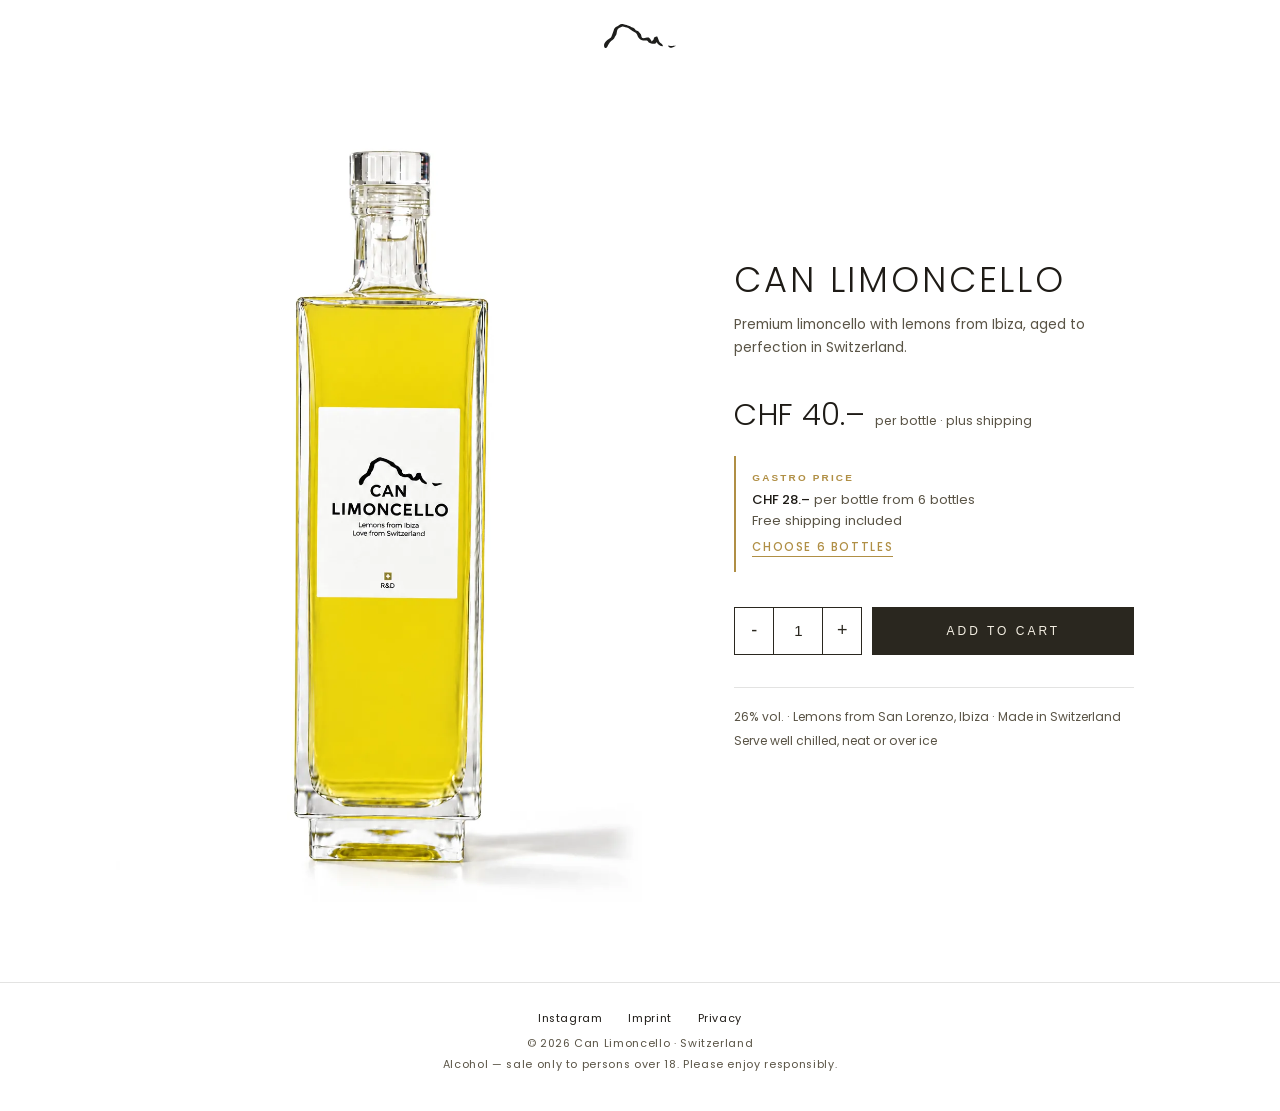
==== commit a7fe7822: "Enlarge product image on desktop and mobile Co-Authored-By: Claude Opus 5.5 <noreply@anthropic.com>" ====
--- a/index.html
+++ b/index.html
@@ -98,9 +98,9 @@
   .s-head{display:flex;justify-content:center;align-items:center;height:72px}
   .s-head img{width:72px;height:auto;object-fit:contain}
 
-  .s-main{max-width:1040px;margin:0 auto;padding:clamp(.5rem,3vw,2.5rem) clamp(1.2rem,5vw,3rem) clamp(3rem,7vw,5rem);display:grid;grid-template-columns:minmax(0,1fr) minmax(0,1fr);gap:clamp(1.5rem,6vw,5rem);align-items:center}
+  .s-main{max-width:1180px;margin:0 auto;padding:clamp(.5rem,3vw,2.5rem) clamp(1.2rem,5vw,3rem) clamp(3rem,7vw,5rem);display:grid;grid-template-columns:minmax(0,1.25fr) minmax(0,1fr);gap:clamp(1.5rem,6vw,5rem);align-items:center}
   .s-photo{margin:0;display:flex;justify-content:center}
-  .s-photo img{width:auto;height:auto;max-width:100%;max-height:min(78vh,720px);object-fit:contain}
+  .s-photo img{width:auto;height:auto;max-width:100%;max-height:min(88vh,900px);object-fit:contain}
 
   .s-info{max-width:400px;width:100%}
   .s-info h1{font-family:var(--serif);font-weight:300;font-size:clamp(1.6rem,3vw,2.2rem);line-height:1.1;letter-spacing:.08em;text-transform:uppercase}
@@ -131,7 +131,7 @@
   @media(max-width:820px){
     .s-head{height:64px}
     .s-main{grid-template-columns:1fr;gap:1.3rem;padding-top:1.4rem;padding-bottom:3rem}
-    .s-photo img{max-height:34vh}
+    .s-photo img{max-height:46vh}
     .s-info{max-width:360px;margin:0 auto;text-align:center}
     .s-info h1{font-size:1.45rem;letter-spacing:.12em}
     .s-lead{max-width:30ch;margin:.7rem auto 0;font-size:.82rem}
